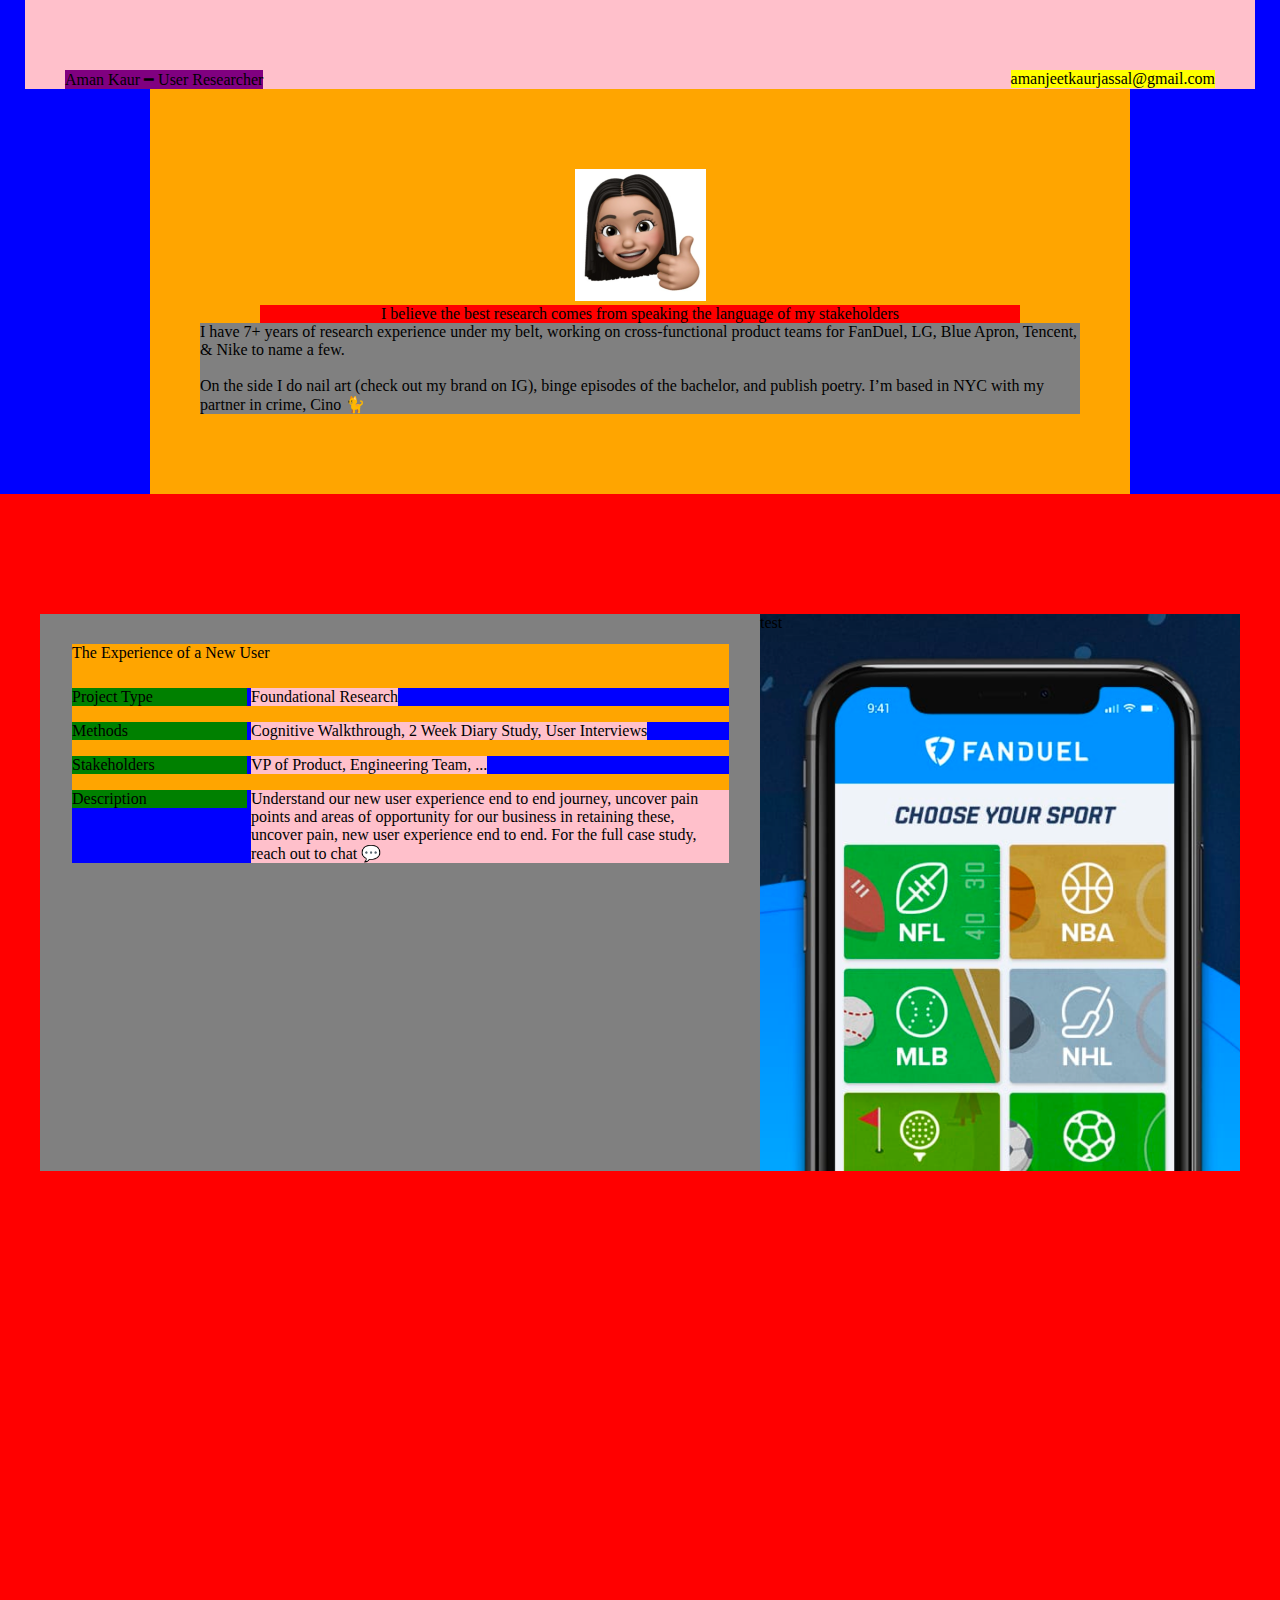
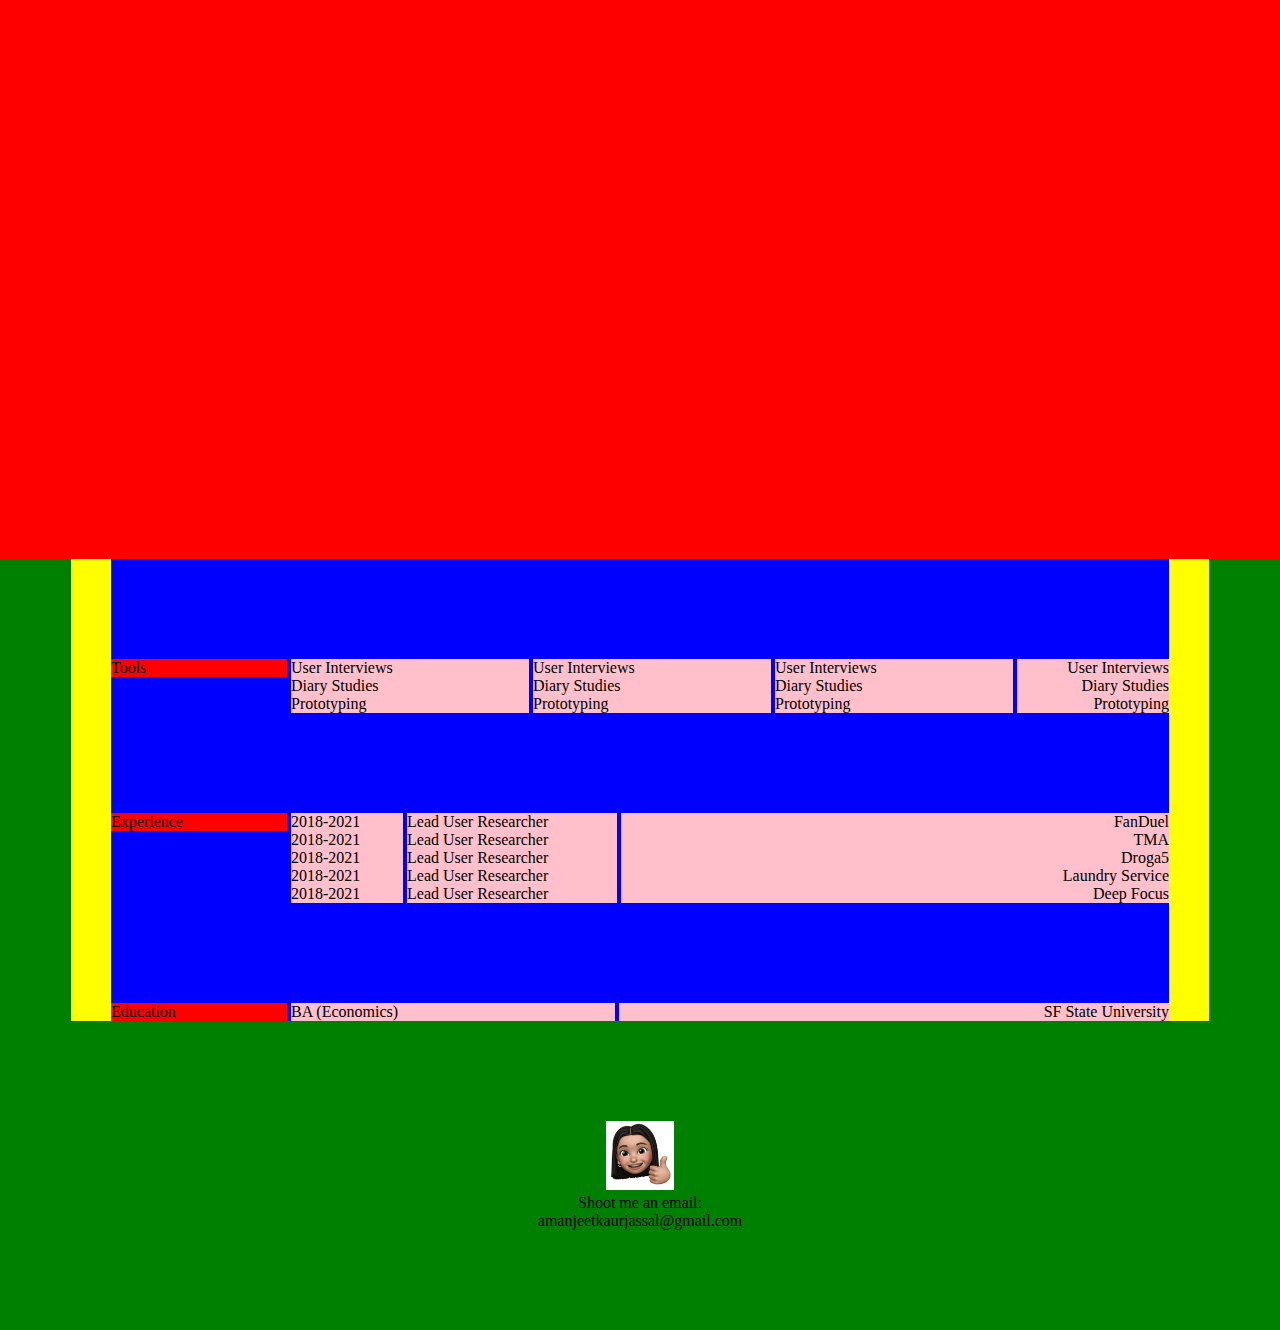
==== index.html @ 3256df60 "code" ====
<!DOCTYPE html>
<html lang="en">
<head>
	<link rel="stylesheet" type="text/css" href="style.css">
	<link rel="stylesheet" href="https://unpkg.com/aos@next/dist/aos.css" />
	<script src="https://ajax.googleapis.com/ajax/libs/jquery/3.4.1/jquery.min.js"></script>
	<meta charset="UTF-8">
	<title>Aman Kaur - User Researcher</title>
</head>
<body>
	<!-- Execute JS -->
	<script src="functions.js"></script>

	<div class="re-upperSection">
		<div class="re-header">
			<div class="re-header-name">Aman Kaur ━ User Researcher</div>
			<div class="re-header-contact">amanjeetkaurjassal@gmail.com</div>
		</div>
		<div class="re-hero">
			<div class="re-hero-memoji">
				<img src="img/memoji.png">
			</div>
			<div class="re-hero-headline">
				I believe the best research comes from speaking the language of my stakeholders
			</div>
			<div class="re-hero-body">
				I have 7+ years of research experience under my belt, working on cross-functional product teams for FanDuel, LG, Blue Apron, Tencent, & Nike to name a few.
				<br><br>
				On the side I do nail art (check out my brand on IG), binge episodes of the bachelor, and publish poetry. I’m based in NYC with my partner in crime, Cino 🐈
			</div>
		</div>
	</div>
	<div class="re-midSection">
		<div class="re-allCards">
			
<!-- Project 1 -->
			<div class="re-card" data-aos="fade-up">
				<div class="re-card-left">
					<div class="re-card-left-title">
						The Experience of a New User
						<div class="re-card-field">
							<div class="re-card-field-left">
								Project Type
							</div>
							<div class="re-card-field-right">
								<div class="re-card-field-right-content">
									Foundational Research
								</div>
							</div>
						</div>

						<div class="re-card-field">
							<div class="re-card-field-left">
								Methods
							</div>
							<div class="re-card-field-right">
								<div class="re-card-field-right-content">
									Cognitive Walkthrough, 2 Week Diary Study, User Interviews 
								</div>
							</div>
						</div>

						<div class="re-card-field">
							<div class="re-card-field-left">
								Stakeholders
							</div>
							<div class="re-card-field-right">
								<div class="re-card-field-right-content">
									VP of Product, Engineering Team, ...
								</div>
							</div>
						</div>

						<div class="re-card-field">
							<div class="re-card-field-left">
								Description
							</div>
							<div class="re-card-field-right">
								<div class="re-card-field-right-content">
									Understand our new user experience end to end journey, uncover pain points and areas of opportunity for our business in retaining these, uncover pain, new user experience end to end.

									For the full case study, reach out to chat 💬
								</div>
							</div>
						</div>
					</div>
				</div>
				<div class="re-card-right" id="re-thumbnail-1">
					test	
				</div>
			</div>

<!-- Project 2 -->
			<div class="re-card" data-aos="fade-up">
				<div class="re-card-left">
					<div class="re-card-left-title">
						The Experience of a New User
						<div class="re-card-field">
							<div class="re-card-field-left">
								Project Type
							</div>
							<div class="re-card-field-right">
								<div class="re-card-field-right-content">
									Foundational Research
								</div>
							</div>
						</div>

						<div class="re-card-field">
							<div class="re-card-field-left">
								Methods
							</div>
							<div class="re-card-field-right">
								<div class="re-card-field-right-content">
									Cognitive Walkthrough, 2 Week Diary Study, User Interviews 
								</div>
							</div>
						</div>

						<div class="re-card-field">
							<div class="re-card-field-left">
								Stakeholders
							</div>
							<div class="re-card-field-right">
								<div class="re-card-field-right-content">
									VP of Product, Engineering Team, ...
								</div>
							</div>
						</div>

						<div class="re-card-field">
							<div class="re-card-field-left">
								Description
							</div>
							<div class="re-card-field-right">
								<div class="re-card-field-right-content">
									Understand our new user experience end to end journey, uncover pain points and areas of opportunity for our business in retaining these, uncover pain, new user experience end to end.

									For the full case study, reach out to chat 💬
								</div>
							</div>
						</div>
					</div>
				</div>
				<div class="re-card-right" id="re-thumbnail-1">
					test
				</div>
			</div>

<!-- Project 3 -->
			<div class="re-card" data-aos="fade-up">
				<div class="re-card-left">
					<div class="re-card-left-title">
						The Experience of a New User
						<div class="re-card-field">
							<div class="re-card-field-left">
								Project Type
							</div>
							<div class="re-card-field-right">
								<div class="re-card-field-right-content">
									Foundational Research
								</div>
							</div>
						</div>

						<div class="re-card-field">
							<div class="re-card-field-left">
								Methods
							</div>
							<div class="re-card-field-right">
								<div class="re-card-field-right-content">
									Cognitive Walkthrough, 2 Week Diary Study, User Interviews 
								</div>
							</div>
						</div>

						<div class="re-card-field">
							<div class="re-card-field-left">
								Stakeholders
							</div>
							<div class="re-card-field-right">
								<div class="re-card-field-right-content">
									VP of Product, Engineering Team, ...
								</div>
							</div>
						</div>

						<div class="re-card-field">
							<div class="re-card-field-left">
								Description
							</div>
							<div class="re-card-field-right">
								<div class="re-card-field-right-content">
									Understand our new user experience end to end journey, uncover pain points and areas of opportunity for our business in retaining these, uncover pain, new user experience end to end.

									For the full case study, reach out to chat 💬
								</div>
							</div>
						</div>
					</div>
				</div>
				<div class="re-card-right" id="re-thumbnail-1">
					test
				</div>
			</div>

<!-- Project 4 -->
			<div class="re-card" data-aos="fade-up">
				<div class="re-card-left">
					<div class="re-card-left-title">
						The Experience of a New User
						<div class="re-card-field">
							<div class="re-card-field-left">
								Project Type
							</div>
							<div class="re-card-field-right">
								<div class="re-card-field-right-content">
									Foundational Research
								</div>
							</div>
						</div>

						<div class="re-card-field">
							<div class="re-card-field-left">
								Methods
							</div>
							<div class="re-card-field-right">
								<div class="re-card-field-right-content">
									Cognitive Walkthrough, 2 Week Diary Study, User Interviews 
								</div>
							</div>
						</div>

						<div class="re-card-field">
							<div class="re-card-field-left">
								Stakeholders
							</div>
							<div class="re-card-field-right">
								<div class="re-card-field-right-content">
									VP of Product, Engineering Team, ...
								</div>
							</div>
						</div>

						<div class="re-card-field">
							<div class="re-card-field-left">
								Description
							</div>
							<div class="re-card-field-right">
								<div class="re-card-field-right-content">
									Understand our new user experience end to end journey, uncover pain points and areas of opportunity for our business in retaining these, uncover pain, new user experience end to end.

									For the full case study, reach out to chat 💬
								</div>
							</div>
						</div>
					</div>
				</div>
				<div class="re-card-right" id="re-thumbnail-1">
					test
				</div>
			</div>

<!-- Project 5 -->
			<div class="re-card" data-aos="fade-up">
				<div class="re-card-left">
					<div class="re-card-left-title">
						The Experience of a New User
						<div class="re-card-field">
							<div class="re-card-field-left">
								Project Type
							</div>
							<div class="re-card-field-right">
								<div class="re-card-field-right-content">
									Foundational Research
								</div>
							</div>
						</div>

						<div class="re-card-field">
							<div class="re-card-field-left">
								Methods
							</div>
							<div class="re-card-field-right">
								<div class="re-card-field-right-content">
									Cognitive Walkthrough, 2 Week Diary Study, User Interviews 
								</div>
							</div>
						</div>

						<div class="re-card-field">
							<div class="re-card-field-left">
								Stakeholders
							</div>
							<div class="re-card-field-right">
								<div class="re-card-field-right-content">
									VP of Product, Engineering Team, ...
								</div>
							</div>
						</div>

						<div class="re-card-field">
							<div class="re-card-field-left">
								Description
							</div>
							<div class="re-card-field-right">
								<div class="re-card-field-right-content">
									Understand our new user experience end to end journey, uncover pain points and areas of opportunity for our business in retaining these, uncover pain, new user experience end to end.

									For the full case study, reach out to chat 💬
								</div>
							</div>
						</div>
					</div>
				</div>
				<div class="re-card-right" id="re-thumbnail-1">
					test
				</div>
			</div>

		</div>
	</div>
	<div class="re-endSection">
		<div class="re-resume">
			<div class="re-resume-section1">
				<div class="re-resume-section1-column1">
					Tools
				</div>
				<div class="re-resume-section1-column5">
					User Interviews
					<br>
					Diary Studies
					<br>
					Prototyping
				</div>
				<div class="re-resume-section1-column2">
					User Interviews
					<br>
					Diary Studies
					<br>
					Prototyping
				</div>
				<div class="re-resume-section1-column4">
					User Interviews
					<br>
					Diary Studies
					<br>
					Prototyping
				</div>	
				<div class="re-resume-section1-column3">
					User Interviews
					<br>
					Diary Studies
					<br>
					Prototyping
				</div>				
			</div>

			<div class="re-resume-section2">
				<div class="re-resume-section2-column1">
					Experience
				</div>
				<div class="re-resume-section2-column2">
					2018-2021
					<br>
					2018-2021
					<br>
					2018-2021
					<br>
					2018-2021
					<br>
					2018-2021
				</div>
				<div class="re-resume-section2-column2b">
					Lead User Researcher 
					<br>
					Lead User Researcher
					<br>
					Lead User Researcher
					<br>
					Lead User Researcher
					<br>
					Lead User Researcher
				</div>
				<div class="re-resume-section2-column3">
					FanDuel
					<br>
					TMA
					<br>
					Droga5
					<br>
					Laundry Service
					<br>
					Deep Focus
				</div>			
			</div>

			<div class="re-resume-section3">
				<div class="re-resume-section3-column1">
					Education
				</div>
				<div class="re-resume-section3-column2">
					BA (Economics)
				</div>
				<div class="re-resume-section3-column3">
					SF State University
				</div>			
			</div>

		</div>
		<div class="re-CTA">
			<img src="img/memoji-small.png">
			<div class="re-CTA-CTA">Shoot me an email:</div>
			<div class="re-CTA-contact">amanjeetkaurjassal@gmail.com</div>
		</div>
	</div>



	<script src="https://unpkg.com/aos@next/dist/aos.js"></script>
 	 <script>
  	 	 AOS.init();
 	 </script>

</body>
</html>
---- style.css ----
/* ----------------------- fonts ----------------------- */

@font-face {
    font-family: 'Helvetica Neue';
    src: url('font/HelveticaNeue.woff2') format('woff2'),
        url('font/HelveticaNeue.woff') format('woff');
    font-weight: normal;
    font-style: normal;
}

@font-face {
    font-family: 'AvantGarde LT Book';
    src: url('font/AvantGardeLT-Demi.woff2') format('woff2'),
        url('font/AvantGardeLT-Demi.woff') format('woff');
    font-weight: bold;
    font-style: normal;
}

@font-face {
    font-family: 'GalaxieCopernicus-Book';
    src: url('font/GalaxieCopernicus-Book.woff2') format('woff2'),
        url('font/GalaxieCopernicus-Book.woff') format('woff');
    font-weight: 500;
    font-style: normal;
}

@font-face {
    font-family: 'GalaxieCopernicus-BookItalic';
    src: url('font/GalaxieCopernicus-BookItalic.woff2') format('woff2'),
        url('font/GalaxieCopernicus-BookItalic.woff') format('woff');
    font-weight: normal;
    font-style: italic;
}

@font-face {
    font-family: 'Acumin Pro';
    src: url('font/AcuminPro-Regular.woff2') format('woff2'),
        url('font/AcuminPro-Regular.woff') format('woff');
    font-weight: normal;
    font-style: normal;
}

@font-face {
    font-family: 'Acumin Pro';
    src: url('font/AcuminPro-Bold.woff2') format('woff2'),
        url('font/AcuminPro-Bold.woff') format('woff');
    font-weight: bold;
    font-style: normal;
}

@font-face {
    font-family: 'Lucida Grande';
    src: url('font/LucidaGrande.woff2') format('woff2'),
        url('font/LucidaGrande.woff') format('woff');
    font-weight: normal;
    font-style: normal;
}

@font-face {
    font-family: 'Zapf Dingbats';
    src: url('font/ZapfDingbatsITC.woff2') format('woff2'),
        url('font/ZapfDingbatsITC.woff') format('woff');
    font-weight: normal;
    font-style: normal;
}

@font-face {
    font-family: 'GT America';
    src: url('font/GTAmerica-Bold.woff2') format('woff2'),
        url('font/GTAmerica-Bold.woff') format('woff');
    font-weight: bold;
    font-style: normal;
    font-display: swap;
}

@font-face {
    font-family: 'Inter';
    src: url('font/Inter-Bold.woff2') format('woff2'),
        url('font/Inter-Bold.woff') format('woff');
    font-weight: bold;
    font-style: normal;
    font-display: swap;
}

@font-face {
    font-family: 'GT America';
    src: url('font/GTAmerica-Light.woff2') format('woff2'),
        url('font/GTAmerica-Light.woff') format('woff');
    font-weight: 300;
    font-style: normal;
    font-display: swap;
}

@font-face {
    font-family: 'Tiempos';
    src: url('font/CopyrightKlimTypeFoundry-NotLicensedforDesktopUse.woff2') format('woff2'),
        url('font/CopyrightKlimTypeFoundry-NotLicensedforDesktopUse.woff') format('woff');
    font-weight: normal;
    font-style: normal;
    font-display: swap;
}






/* ----------------------- basics ----------------------- */

html{
	scroll-behavior: smooth;
}

body{
	margin: 0;
	padding: 0;
	color: black;
	background-color: #F9F9F9;
}

a{
	color:black;
	text-decoration: none;
}

/* ----------------------- spacers ----------------------- */


.space-14px{
	display: block;
	margin: 0 auto;
	height: 12px;
}

.space-14px:after {
  content: "";
  display: table;
  clear: both;
}

.space-18px{
	display: block;
	margin: 0 auto;
	height: 18px;
}

.space-18px:after {
  content: "";
  display: table;
  clear: both;
}

.space-24px{
	display: block;
	margin: 0 auto;
	height: 28px;
}

.space-24px:after {
  content: "";
  display: table;
  clear: both;
}

.space-28px{
	display: block;
	margin: 0 auto;
	height: 28px;
}

.space-28px:after {
  content: "";
  display: table;
  clear: both;
}

.space-32px{
	display: block;
	margin: 0 auto;
	height: 32px;
}

.space-32px:after {
  content: "";
  display: table;
  clear: both;
}

.space-36px{
	display: block;
	margin: 0 auto;
	height: 36px;
}

.space-36px:after {
  content: "";
  display: table;
  clear: both;
}

.space-42px{
	display: block;
	margin: 0 auto;
	height: 42px;
}

.space-42px:after {
  content: "";
  display: table;
  clear: both;
}

.space-44px{
	display: block;
	margin: 0 auto;
	height: 44px;
}

.space-44px:after {
  content: "";
  display: table;
  clear: both;
}

.space-48px{
	display: block;
	margin: 0 auto;
	height: 48px;
}

.space-48px:after {
  content: "";
  display: table;
  clear: both;
}

.space-54px{
	display: block;
	margin: 0 auto;
	height: 54px;
}

.space-54px:after {
  content: "";
  display: table;
  clear: both;
}

.space-60px{
	display: block;
	margin: 0 auto;
	height: 60px;
}

.space-60px:after {
  content: "";
  display: table;
  clear: both;
}

.space-64px{
	display: block;
	margin: 0 auto;
	height: 64px;
}

.space-68px{
	display: block;
	margin: 0 auto;
	height: 68px;
}

.space-68px:after {
  content: "";
  display: table;
  clear: both;
}

.space-78px{
	display: block;
	margin: 0 auto;
	height: 78px;
}

.space-78px:after {
  content: "";
  display: table;
  clear: both;
}

.space-84px{
	display: block;
	margin: 0 auto;
	height: 84px;
}

.space-84px:after {
  content: "";
  display: table;
  clear: both;
}

.space-88px{
	display: block;
	margin: 0 auto;
	height: 88px;
}

.space-88px:after {
  content: "";
  display: table;
  clear: both;
}

.space-128px{
	display: block;
	margin: 0 auto;
	height: 128px;
}

.space-128px:after {
  content: "";
  display: table;
  clear: both;
}

.space-142px{
	display: block;
	margin: 0 auto;
	height: 142px;
}

.space-142px:after {
  content: "";
  display: table;
  clear: both;
}

.space-180px{
	display: block;
	margin: 0 auto;
	height: 180px;
}

.space-180px:after {
  content: "";
  display: table;
  clear: both;
}


/* ----------------------- overall containers ----------------------- */

/*
Page - 1288
Main - 1148 (70px padding)
Image - 1000 (144px padding)
Text/Quote - 800 (488px padding)
*/

.page{
	display: block;
	width: 1120px;

	margin: 0 auto;
	background-color: white;

	border: 1px solid #DFDFDF;
	outline-width: thin;

}

.main{
	display: block;
	width: 1000px;
	margin: 0 auto;
}

.pageCaseStudy{
	display: block;
	width: 1120px;

	margin: 0 auto;
	background-color: white;

	border: 1px solid #DFDFDF;
	outline-width: thin;

}


/* ----------------------- type sections (home) ----------------------- */


.appleEmoji{
	font-size: 24px;
	line-height: 32px;
	width: 10px;

}

.me{
	font-size: 44px;
	line-height: 64px;

	text-align: left;

    font-family: 'AvantGarde LT Book';
    font-weight: bold;
    font-style: normal;

	text-rendering: optimizeLegibility !important;
	-webkit-font-smoothing: antialiased !important;
}

.meDescription{
	font-size: 16px;
	line-height: 34px;

	text-align: left;

    font-family: 'GalaxieCopernicus-Book';
    font-weight: 500;
    font-style: normal;

	text-rendering: optimizeLegibility !important;
	-webkit-font-smoothing: antialiased !important;

	width: 676px;
}

.meDescription a{
	text-decoration: underline;
}

.meDescription a:hover{
	background-color: #FDFF00;
}

.arrow{
	font-size: 16px;
	line-height: 34px;

	text-align: left;

    font-family: 'Lucida Grande';
    font-weight: normal;
    font-style: normal;

	text-rendering: optimizeLegibility !important;
	-webkit-font-smoothing: antialiased !important;
}

.homeSubHead{
	font-size: 12px;
	line-height: 40px;

	text-align: left;

    font-family: 'Acumin Pro';
    font-weight: bold;
    font-style: normal;

	text-rendering: optimizeLegibility !important;
	-webkit-font-smoothing: antialiased !important;
}

.allProjects{
	display: block;
	width: 1000px;
}

.thumbnailSpacer{
	display: inline-block;
	width: 52px;
}

.thumbnail{
	width: 470px;
	height: 397px;
	background-color: white;

	display: inline-block;

	border-radius: 6px;

	box-shadow: 0px 2px 1px 1px rgba(143, 146, 155, 0.3);

}

.infoSide{
	float:left;

	padding-left: 18px;
	padding-top: 3px;

	position: relative;
}

.thumbCategory{
	color: #A6A6A7;

	font-size: 10px;
	line-height: 10px;

	font-family: 'Acumin Pro';
	font-weight: bold;
	font-style: normal;

	text-rendering: optimizeLegibility !important;
	-webkit-font-smoothing: antialiased !important;

	padding-top: 15px;

}

.thumbTitle{
	color: #202124;

	font-size: 22px;
	line-height: 34px;

	text-align: left;

    font-family: 'AvantGarde LT Book';
    font-weight: bold;
    font-style: normal;

	text-rendering: optimizeLegibility !important;
	-webkit-font-smoothing: antialiased !important;

	padding-top: 8px;
}

.thumbTag{
	color: #A6A6A7;

	font-size: 12px;
	line-height: 14px;

	font-family: 'GalaxieCopernicus-Book';
	font-weight: 500;
	font-style: normal;

	text-rendering: optimizeLegibility !important;
	-webkit-font-smoothing: antialiased !important;

	padding-top: 31px;

}

.bottomOfDiv{
	position: absolute;
	bottom: 32px;

	font-size: 20px;
	line-height: 22px;

	text-align: left;

    font-family: 'GalaxieCopernicus-Book';
    font-weight: 500;
    font-style: normal;

    text-decoration: underline;

	text-rendering: optimizeLegibility !important;
	-webkit-font-smoothing: antialiased !important;

}

.picSide{
	display: block;
	width: 470px;
	height: 230px;
}

.picSide img{
	width: 470px;
	height: 230px;
	object-fit: cover;

	border-top-right-radius: 6px;
	border-top-left-radius: 6px;
}

.thumbnail:hover {
	box-shadow: 0px 4px 10px 1px rgba(143, 146, 155, 0.5);
}

.thumbnail:hover .bottomOfDiv{
	background-color: #FDFF00;
}

.thumbnail:hover .deckBottomButton{
	background-color: #0F59E0;
}



/* ----------------------- type sections (home) ----------------------- */

.blackColor{
	display: block;
	text-align: left;
    margin: 0 auto;
    width: 100%;

	background-color: black;
}

.blackMainSection{
	display: block;
	width: 1000px;

	margin: 0 auto;
}

.projectTitle{
	font-size: 44px;
	line-height: 64px;

	width: 700px;

	margin: auto;

	text-align: center;

	color: white;

    font-family: 'AvantGarde LT Book';
    font-weight: bold;
    font-style: normal;

	text-rendering: optimizeLegibility !important;
	-webkit-font-smoothing: antialiased !important;
}


.main-contentBlock{
	display: block;
	width: 864px;
	margin: 0 auto;
}


.main-textBlock{
	display: block;
	width: 800px;
	margin: 0 auto;
}

.project-h1{
	font-size: 30px;
	line-height: 54px;

	color: black;

	width: 700px;
	margin: auto;

	text-align: left;

    font-family: 'AvantGarde LT Book';
    font-weight: bold;
    font-style: normal;

	text-rendering: optimizeLegibility !important;
	-webkit-font-smoothing: antialiased !important;
}

.project-text{
	font-size: 48px;
	line-height: 68px;

	text-align: left;

    font-family: 'AvantGarde LT Book';
    font-weight: bold;
    font-style: normal;

	text-rendering: optimizeLegibility !important;
	-webkit-font-smoothing: antialiased !important;
}

.project-tableOfContents{
	font-size: 20px;
	line-height: 48px;

	width:700px;
	margin: auto;

    font-family: 'GalaxieCopernicus-Book';
    font-weight: 500;
    font-style: normal;

	text-align: left;

	text-rendering: optimizeLegibility !important;
	-webkit-font-smoothing: antialiased !important;

	display:block;
}

.project-tableOfContents a{
	text-decoration: underline;
}

.project-tableOfContents a:hover{
	background-color: #FDFF00;
}

.project-tableOfContents .indent{
	text-indent: 56px;
	display: inline-block;
}

.project-h2-summary{
	font-size: 14px;
	line-height: 30px;

	color: #7F7F7F;

	width: 700px;
	margin: auto;

	text-align: left;

    font-family: 'Acumin Pro';
    font-weight: bold;
    font-style: normal;

	text-rendering: optimizeLegibility !important;
	-webkit-font-smoothing: antialiased !important;
}

.project-h2{
	font-size: 18px;
	line-height: 44px;

	color: black;

	width: 700px;
	margin: auto;

	text-align: left;

    font-family: 'Acumin Pro';
    font-weight: bold;
    font-style: normal;

	text-rendering: optimizeLegibility !important;
	-webkit-font-smoothing: antialiased !important;
}

.project-body{
	font-size: 18px;
	line-height: 40px;

	width: 700px;
	margin: auto;

	text-align: left;

    font-family: 'GalaxieCopernicus-Book';
    font-weight: 500;
    font-style: normal;

	text-rendering: optimizeLegibility !important;
	-webkit-font-smoothing: antialiased !important;
}

.project-body a{
	text-decoration: underline;
}

.project-body a:hover{
	background-color: #FDFF00;
}

.project-ending{
	font-size: 24px;
	line-height: 54px;

	width: 560px;
	margin: auto;

	text-align: center;

    font-family: 'GalaxieCopernicus-BookItalic';
    font-weight: normal;
    font-style: italic;

	text-rendering: optimizeLegibility !important;
	-webkit-font-smoothing: antialiased !important;
}

.project-ending a{
	text-decoration: underline;
}

.project-ending a:hover{
	background-color: #FDFF00;
}

#high{
	background-color: #E2EFFF;
}


.main-imageBlock{
	display: block;
	width: 864px;
	margin: 0 auto;
}

.main-imageBlock img{
	width: 864px;
	object-fit: cover;
	margin: 0 auto;
}

.seeFull{
    background-color: green;
    position: absolute;

    left: 0; 
    right: 0;
    top: 170px; 
    margin: auto;
    width: 400px;
    text-align: center;

}

.photoCaption{
	font-size: 16px;
	line-height: 22px;

	color: #A6A6A6;

	text-align: center;

    font-family: 'Acumin Pro';
    font-weight: normal;
    font-style: normal;

	text-rendering: optimizeLegibility !important;
	-webkit-font-smoothing: antialiased !important;
}

.inLineList{
	width: 700px;

	margin: 0 auto;

	font-size: 18px;
	line-height: 46px;

	text-align: left;

    font-family: 'GalaxieCopernicus-Book';
    font-weight: 500;
    font-style: normal;

	text-rendering: optimizeLegibility !important;
	-webkit-font-smoothing: antialiased !important;
}

.bulletPoints{
	display: inline-block;

	padding-right: 6px;

	font-size: 18px;
	line-height: 46px;

    font-family: 'Zapf Dingbats';
    font-weight: normal;
    font-style: normal;

	text-rendering: optimizeLegibility !important;
	-webkit-font-smoothing: antialiased !important;
}

.project-h3{
	font-size: 20px;
	line-height: 38px;

	text-align: left;

    font-family: 'GalaxieCopernicus-BookItalic';
    font-weight: normal;
    font-style: italic;

	text-rendering: optimizeLegibility !important;
	-webkit-font-smoothing: antialiased !important;
}

.deliverableContainer{
	display: block;
	margin: 0 auto;

	width: 520px;

	background-color: white;

	border-radius: 8px;
	box-shadow: 0px 2px 16px 0px rgba(143, 146, 155, 0.3);

	border-top: 3px solid #266EF1;

	transition: .3s;
}

.deliverableType{
	margin-top: 42px;
	margin-left: 32px;

	color: #77787A;

	font-size: 12px;
	line-height: 12px;

	font-family: 'Acumin Pro';
	font-weight: bold;
	font-style: normal;

	text-rendering: optimizeLegibility !important;
	-webkit-font-smoothing: antialiased !important;

}

.deliverableTitle{
	margin-top: 18px;
	margin-left: 32px;
	margin-right: 32px;

	color: #202124;

	font-size: 34px;
	line-height: 52px;

    font-family: 'AvantGarde LT Book';
    font-weight: bold;
    font-style: normal;

	text-rendering: optimizeLegibility !important;
	-webkit-font-smoothing: antialiased !important;

}

.deliverableContents{
	margin-top: 36px;
	margin-left: 32px;
	margin-right: 32px;

	color: #202124;

	font-size: 16px;
	line-height: 22px;

    font-family: 'GalaxieCopernicus-Book';
    font-weight: 500;
    font-style: normal;

	text-rendering: optimizeLegibility !important;
	-webkit-font-smoothing: antialiased !important;
}


.deliverableContents a:hover{
	background-color: #FDFF00;
}

.deliverableContents a{
	text-decoration: underline;
}

.deliverableArrow{
	font-size: 16px;
	line-height: 22px;

	text-align: left;

    font-family: 'Lucida Grande';
    font-weight: normal;
    font-style: normal;

	text-rendering: optimizeLegibility !important;
	-webkit-font-smoothing: antialiased !important;
}

.deliverableButton{
	font-size: 16px;
	line-height: 20px;

	margin-top: 54px;
	padding-top: 28px;
	padding-bottom: 28px;

	text-align: center;

	background-color: #266EF1;
	color: white;

	border-bottom-left-radius: 8px;
	border-bottom-right-radius: 8px;

    font-family: 'AvantGarde LT Book';
    font-weight: bold;
    font-style: normal;

	text-rendering: optimizeLegibility !important;
	-webkit-font-smoothing: antialiased !important;

	transition: .3s;
}

.deliverableButton a{
	text-decoration: none;
}

.deliverablButtonArrow{
    font-family: 'Lucida Grande';
    font-weight: normal;
    font-style: normal;

	text-rendering: optimizeLegibility !important;
	-webkit-font-smoothing: antialiased !important;
}

.deliverableButton:hover{
	background-color: #074FD0;
}

.deliverableButton:hover .deliverableContainer{
	box-shadow: 0px 2px 20px 0px rgba(143, 146, 155, 0.48);
}

.appleEmojiEnding{
	font-size: 30px;
	line-height: 40px;

	text-align: center;
}


/* ----------------------- animation ----------------------- */

.floatingHead{
	font-size: 30px;
	line-height: 40px;

	position: fixed;

	margin-top: 280px;
	margin-left: 70px;

	opacity: 0;
}

.scaleUpAnimation{
	animation-name: scaleUpKeyframes;
  	animation-duration: 1s;
  	animation-timing-function: cubic-bezier(0.075, 0.82, 0.165, 1);
  	animation-delay: 0s;
  	animation-direction: forwards;
  	animation-fill-mode: both;
}

@keyframes scaleUpKeyframes{
	0% {
  		opacity: 0;
  		margin-top: 800px;
  		transform: scale(0);
	}
	1% {
  		transform: scale(1);
	}
	30%{
  		opacity: 0;
	}
	80%{
  		opacity: 1;
	}
	100% {
  		opacity: 1;
  		margin-top: 280px;
  		transform: scale(1);
	}
}

.scaleDownAnimation{
	animation-name: scaleDownKeyframes;
  	animation-duration: 3s;
  	animation-timing-function: linear;
  	animation-delay: 0s;
  	animation-direction: forwards;
  	animation-fill-mode: both;
}

@keyframes scaleDownKeyframes{
	from {
  		transform: scale(1);
	}
	to {
  		transform: scale(0);
	}
}

#topEmoji{
	transform-origin: center center;
}

.spinAnimation{
	animation-name: spinKeyframes;
  	animation-duration: 3s;
  	animation-timing-function: linear;
  	animation-delay: 0s;
  	animation-direction: forwards;
  	animation-fill-mode: both;
}

@keyframes spinKeyframes{
	from {
  		transform-origin: center center;
  		transform: rotate(0deg);
	}
	to {
  		transform-origin: center center;
  		transform: rotate(1500deg);
	}
}

/* ----------------------- new thumbnails ----------------------- */

.main-deckBlock{
	display: block;
	width: 864px;
	margin: 0 auto;
	text-align: center;
}

.deck{
	margin: 0 auto;
	display: inline-block;
	position: relative;
    background-color: #266EF1;
    height: 258px;
    width: 420px;

    border-radius: 8px;
	box-shadow: 0px 2px 16px 0px rgba(143, 146, 155, 0.3);
}

.deckTop{
	background-color: none;
    position: absolute;

    text-align: left;

    top: 17px;
    left: 22px;

    color: white;

}

#deckTopCaption{
    font-family: 'Acumin Pro';

    font-weight: bold;
    font-style: normal;
    font-size: 12px;
    line-height: 12px;

	text-rendering: optimizeLegibility !important;
    -webkit-font-smoothing: antialiased !important;
}

#deckTopTitle{
	font-family: 'AvantGarde LT Book';
    font-weight: bold;
    font-style: normal;
    font-size: 34px;
    line-height: 60px;

    text-rendering: optimizeLegibility !important;
    -webkit-font-smoothing: antialiased !important;
}

.deckBottomButton{
	background-color: #266EF1;
    position: absolute;

   	font-family: 'AvantGarde LT Book';
    font-weight: bold;
    font-style: normal;
    font-size: 12px;
    line-height: 15px;

    padding:12px 18px;

    border-radius: 20px;

    bottom: 22px;
    left: 22px;

    color: white;
}

.deckOverlay{
    position: absolute;
    top: 92px;
    margin: auto;
    width: 420px;
    text-align: center;
    color: white;
    opacity: 0;

}

.divOverlayTitle{
	font-family: 'AvantGarde LT Book';
    font-weight: bold;
    font-style: normal;
    font-size: 34px;
    line-height: 40px;

    text-rendering: optimizeLegibility !important;
    -webkit-font-smoothing: antialiased !important;
}

.deckOverlayButton{
	background-color: white;
	color: #266EF1;

   	font-family: 'AvantGarde LT Book';
    font-weight: bold;
    font-style: normal;
    font-size: 12px;
    line-height: 15px;

    width: 267px;
    margin: auto;
    margin-top: 16px;

    padding: 22px 0px;

    border-radius: 40px;

}

.deck:hover{
	box-shadow: 0px 8px 16px 0px rgba(143, 146, 155, 0.4);
	transition: .4s;
}

.deck:hover .deckTop{
	opacity: 0;
	transition: 0s;
}

.deck:hover .deckBottomButton{
	opacity: 0;
}

.deck:hover img{
	opacity: 0;
	transition: 0s;
}

.deck:hover .deckOverlay{
	top: 72px;
	opacity: 1;
	transition: .6s cubic-bezier(0.19, 1, 0.22, 1);
}

.deckSpacer{
	display: inline-block;
	width: 16px;
	height: 20px;
	background-color: none;
}


/* ----------------------- The Re Up ----------------------- */



.re-upperSection{
	background-color: blue;
}

.re-midSection{
	background-color: red;
}

.re-endSection{
	background-color: green;
}

.re-header{
	margin: auto;
    padding: 0px;
    padding-left: 40px;
    padding-right: 40px;
    padding-top: 70px;
    max-width:1150px;
    background-color: pink;
}

.re-header-name{
	display: inline-block;
	background-color: purple;
}

.re-header-contact{
	display: inline-block;
	float: right;
	background-color: yellow;
}

.re-hero{
	margin: auto;
    padding: 0px;
    padding-left: 40px;
    padding-right: 40px;
    padding-top: 80px;
    padding-bottom: 80px;
    max-width: 900px;
	background-color: orange;
	text-align: center;
}

.re-hero-memoji img{
	width: 131px;
}

.re-hero-headline{
	margin: auto;
	max-width: 760px;
	background-color: red;
}

.re-hero-body{
	margin: auto;
	max-width: 880px;
	background-color: grey;

	text-align: left;
}

.re-allCards{
	margin: auto;
    padding-left: 40px;
    padding-right: 40px;
    padding-top: 60px;
    padding-bottom: 60px;
}
.re-card{
	margin: auto;
	margin-top: 60px;
	margin-bottom: 60px;
	height: 557px;
	max-width: 1230px;
	background-color: grey;
}

.re-card-right{
	float: right;
	height: 557px;
	width: 506px;
	background-color: pink;
}


.re-card-right img{
	max-width:506px;
 	max-height:557px;
 	width: auto;
 	height: auto;
}

#re-thumbnail-1{
	background-image: url("img/thumbnail-vertical-1.png");
	background-size: cover;
	background-position: center;
}

.re-card-left{
	display: inline-block;
	max-width: 724px;
	background-color: blue;
	margin-top: 30px;
	margin-left: 32px;
}

.re-card-left-title{
	margin: 0;
	background-color: orange;
}

.re-card-field{
	background-color: blue;
	max-width: 657px;
	margin-top: 26px;
	margin-bottom: -10px;
}

.re-card-field-left{
	background-color: green;
	display: inline-block;
	width: 175px;
	vertical-align: top;
}

.re-card-field-right{
	display: inline-block;
	max-width: 478px;
	background-color: pink;
}

.re-resume{
	margin: auto;
    padding-left: 40px;
    padding-right: 40px;
	max-width: 1058px;

	background-color: yellow;
}

.re-resume-section1{
	background-color: blue;
	padding-top: 100px;
}

.re-resume-section1-column1{
	display: inline-block;
	width: 176px;
	background-color: red;
	vertical-align: top;
}

.re-resume-section1-column5{
	display: inline-block;
	width: 238px;
	background-color: pink;
}
.re-resume-section1-column2{
	display: inline-block;
	width: 238px;
	background-color: pink;
}

.re-resume-section1-column4{
	display: inline-block;
	width: 238px;
	background-color: pink;
}

.re-resume-section1-column3{
	display: inline-block;
	width: 152px;
	background-color: pink;
	text-align: right;
}

.re-resume-section2{
	background-color: blue;
	padding-top: 100px;
}

.re-resume-section2-column1{
	display: inline-block;
	width: 176px;
	background-color: red;
	vertical-align: top;
}

.re-resume-section2-column2{
	display: inline-block;
	width: 112px;
	background-color: pink;
}
.re-resume-section2-column2b{
	display: inline-block;
	width: 210px;
	background-color: pink;
}

.re-resume-section2-column3{
	display: inline-block;
	width: 548px;
	background-color: pink;
	text-align: right;
}

.re-resume-section3{
	background-color: blue;
	padding-top: 100px;
}

.re-resume-section3-column1{
	display: inline-block;
	width: 176px;
	background-color: red;
	vertical-align: top;
}

.re-resume-section3-column2{
	display: inline-block;
	width: 324px;
	background-color: pink;
}

.re-resume-section3-column3{
	display: inline-block;
	width: 550px;
	background-color: pink;
	text-align: right;
}

.re-CTA{
	margin: auto;
	text-align: center;
	padding-top: 100px;
	padding-bottom: 100px;
}

.re-CTA img{
	width: 68px;
}

.re-CTA-CTA{
}

.re-CTA-contact{
}

@media only screen and (max-width: 1280px) {
  .re-card-right{
		width: 480px;
	}
}

@media only screen and (max-width: 1250px) {
  .re-card-right{
		width: 460px;
	}
}

@media only screen and (max-width: 1230px) {
  .re-card-right{
		width: 440px;
	}
}

@media only screen and (max-width: 1210px) {
  .re-card-right{
		width: 420px;
	}
}

@media only screen and (max-width: 1196px) {
  .re-card{
		margin: auto;
		margin-top: 60px;
		margin-bottom: 60px;
		height: auto;
		max-width: 776px;
		background-color: grey;
	}

	.re-card-left{
		margin-right: 32px;
	}

	.re-card-right{
		width: 100%;
		height: 380px;
		float: none;
		margin-top: 46px;
	}

	.re-card-right img{
	max-width:506px;
 	max-height:557px;
 	width: auto;
 	height: auto;
	}

	#re-thumbnail-1{
		background-image: url("img/thumbnail-vertical-1.png");
		background-size: cover;
		background-position: center;
	}

	.re-card-left{
		display: inline-block;
		max-width: 724px;
		background-color: blue;
		margin-top: 30px;
		margin-left: 32px;
	}

	.re-card-left-title{
		margin: 0;
		background-color: orange;
	}

	.re-card-field{
		background-color: blue;
		max-width: 657px;
		margin-top: 26px;
		margin-bottom: -10px;
	}

	.re-card-field-left{
		background-color: green;
		display: inline-block;
		width: 175px;
		vertical-align: top;
	}

	.re-card-field-right{
		display: inline-block;
		max-width: 478px;
		background-color: pink;
	}

	.re-resume{
		margin: auto;
	    padding-left: 40px;
	    padding-right: 40px;
		max-width: 660px;

		background-color: yellow;
	}

	.re-resume-section1{
		background-color: blue;
		padding-top: 100px;
	}

	.re-resume-section1-column1{
		display: block;
		width: 328px;
		background-color: red;
		vertical-align: top;
		padding-bottom: 20px;
	}

	.re-resume-section1-column5{
		display: inline-block;
		width: 328px;
		background-color: pink;
		text-align: left;
		padding-bottom: 28px;
	}

	.re-resume-section1-column2{
		display: inline-block;
		width: 328px;
		background-color: pink;
		text-align: right;
		padding-bottom: 28px;	
	}

	.re-resume-section1-column4{
		display: inline-block;
		width: 328px;
		background-color: pink;
		text-align: left;
	}

	.re-resume-section1-column3{
		display: inline-block;
		width: 328px;
		background-color: pink;
		text-align: right;
	}

	.re-resume-section2{
		background-color: blue;
		padding-top: 100px;
	}

	.re-resume-section2-column1{
		display: block;
		width: 176px;
		background-color: red;
		vertical-align: top;
		padding-bottom: 20px;
	}

	.re-resume-section2-column2{
		display: inline-block;
		width: 112px;
		background-color: pink;
	}
	.re-resume-section2-column2b{
		display: inline-block;
		width: 210px;
		background-color: pink;
	}

	.re-resume-section2-column3{
		display: inline-block;
		width: 330px;
		background-color: pink;
		text-align: right;
	}

	.re-resume-section3{
		background-color: blue;
		padding-top: 100px;
	}

	.re-resume-section3-column1{
		display: block;
		width: 176px;
		background-color: red;
		vertical-align: top;
		padding-bottom: 20px;
	}

	.re-resume-section3-column2{
		display: inline-block;
		width: 328px;
		background-color: pink;
	}

	.re-resume-section3-column3{
		display: inline-block;
		width: 328px;
		background-color: pink;
		text-align: right;
	}

}
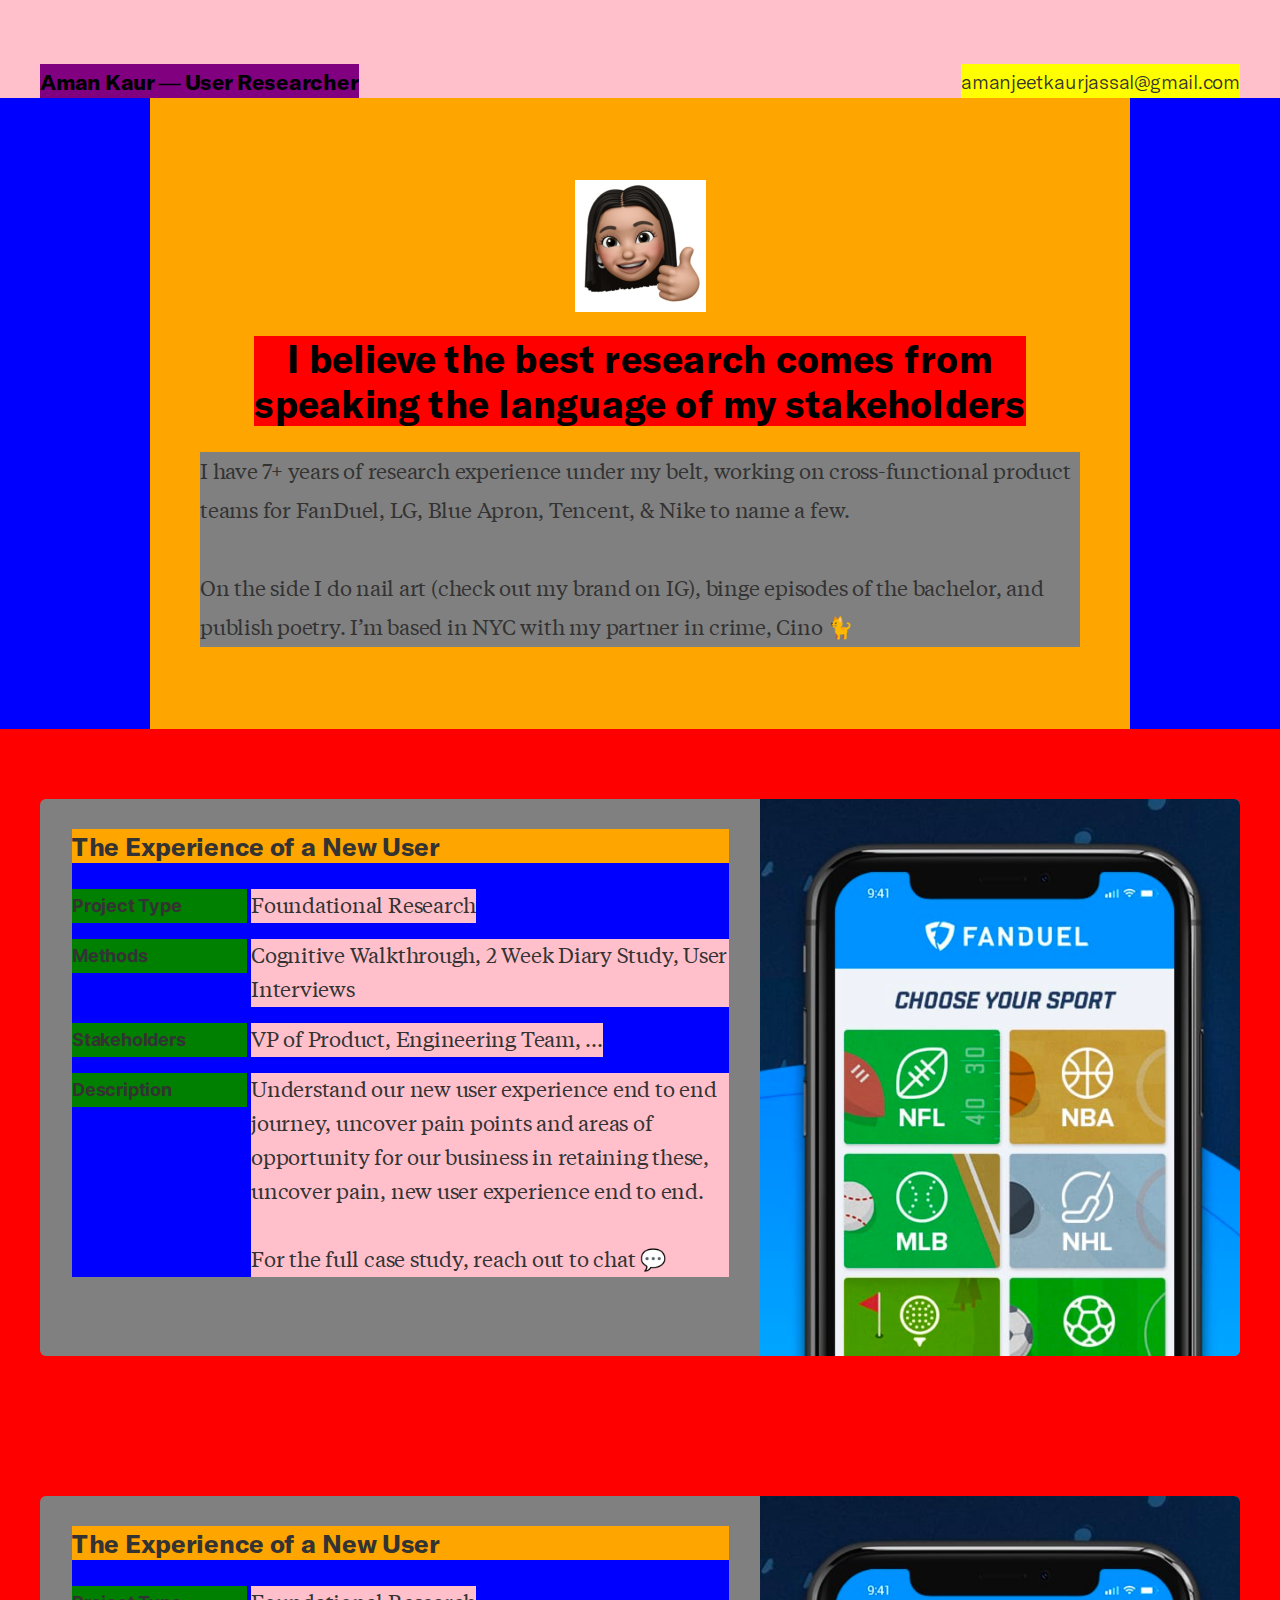
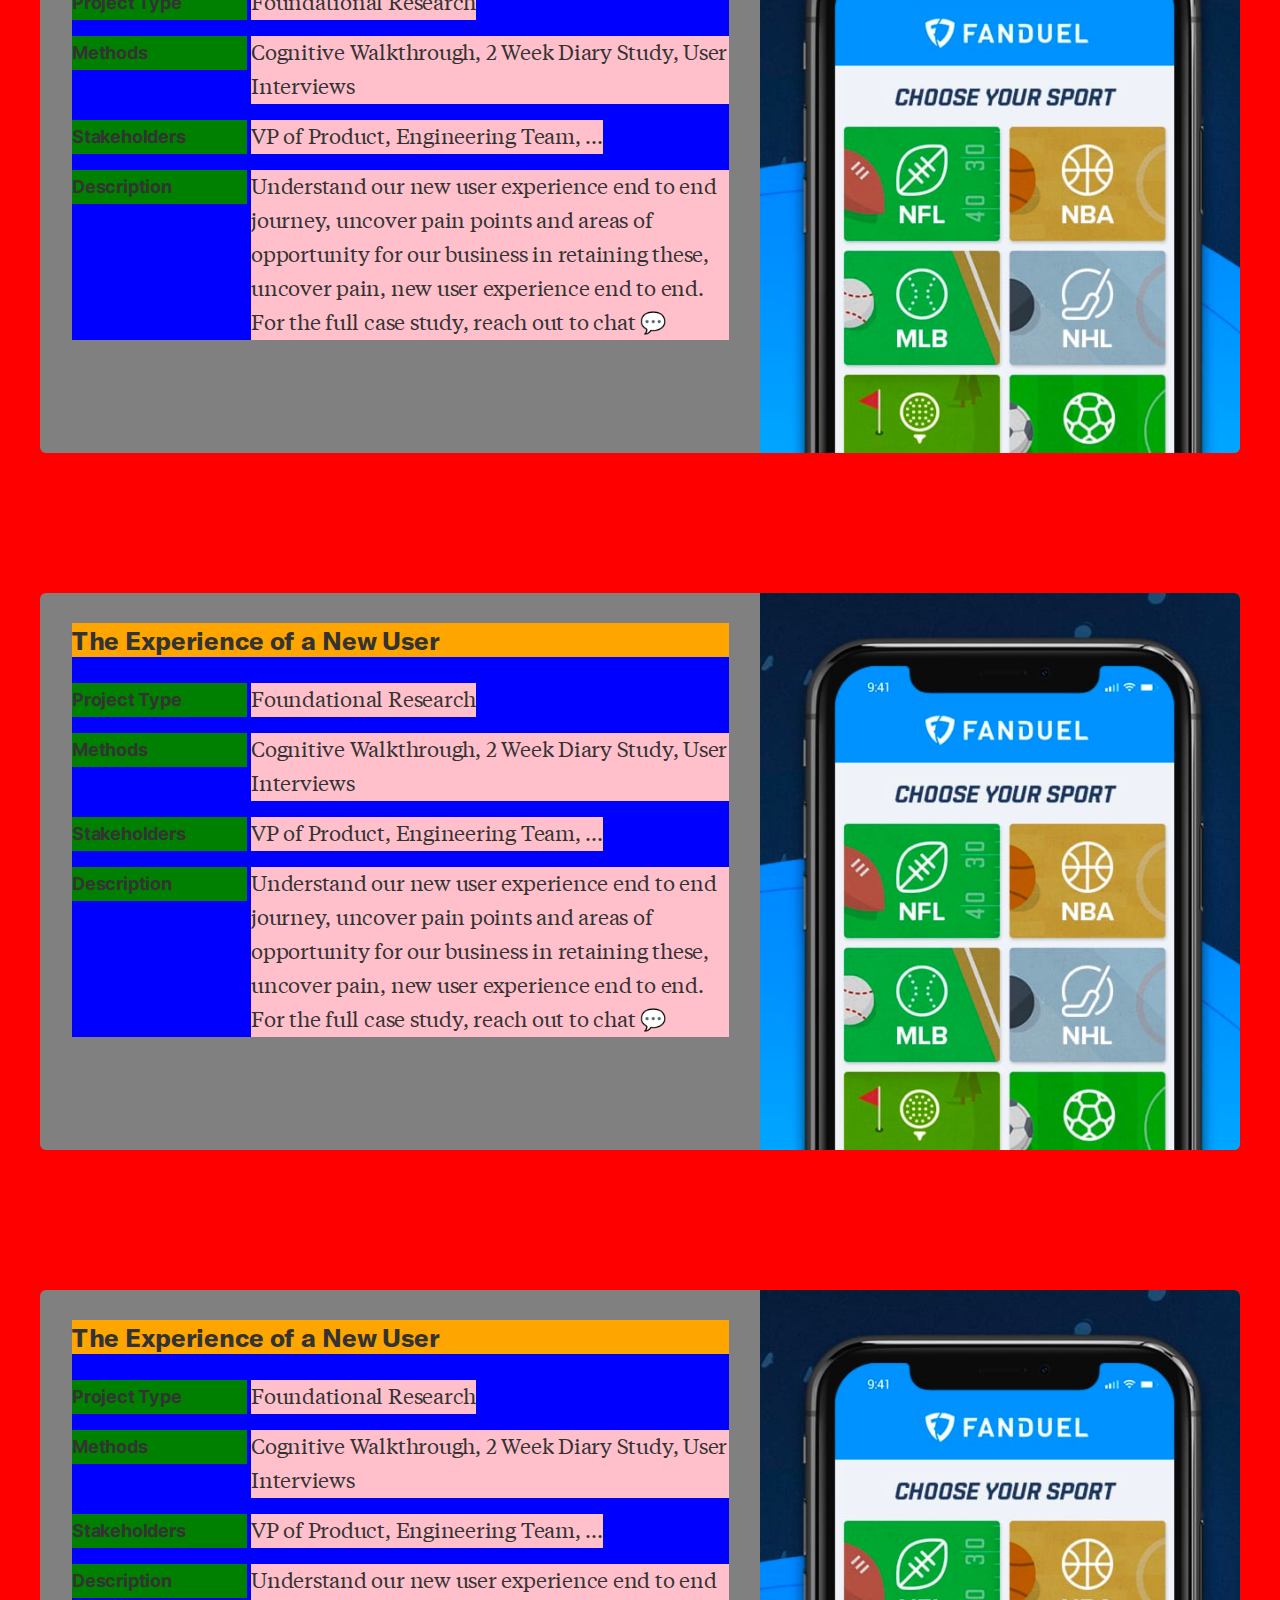
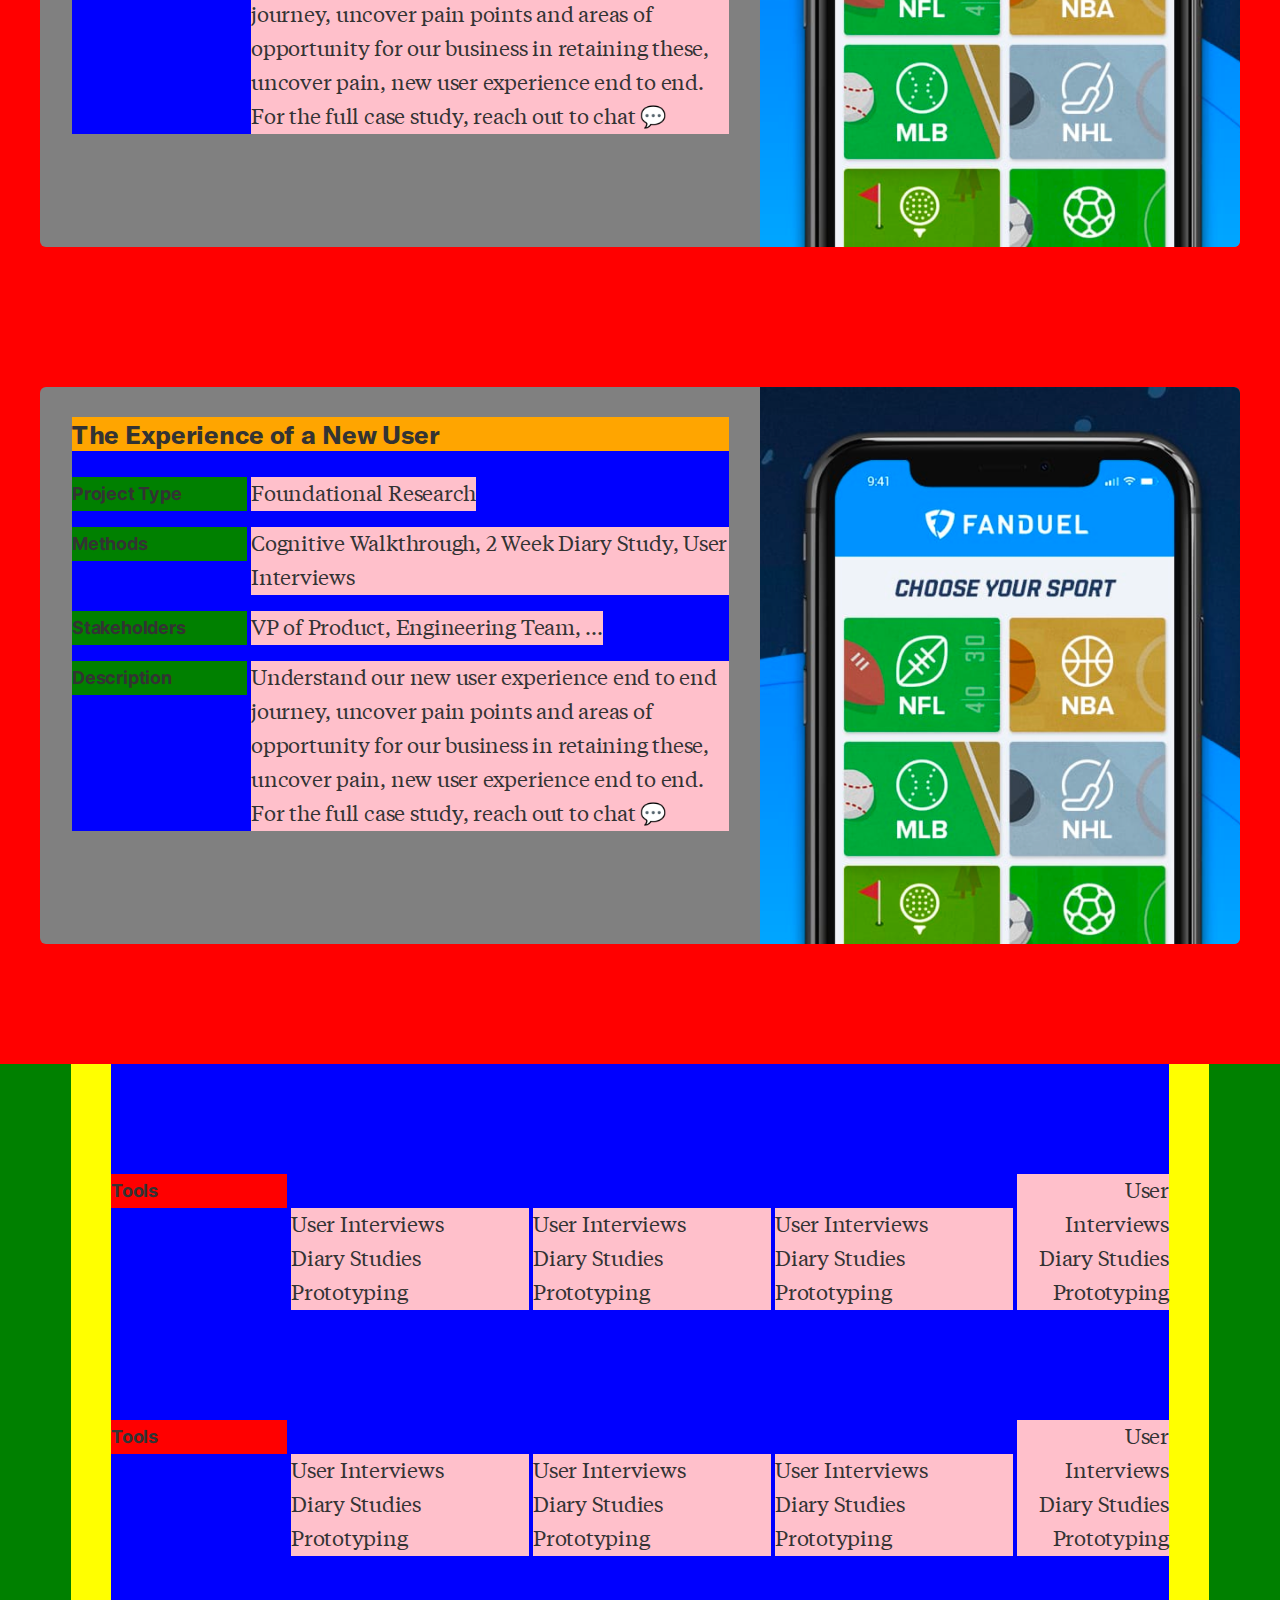
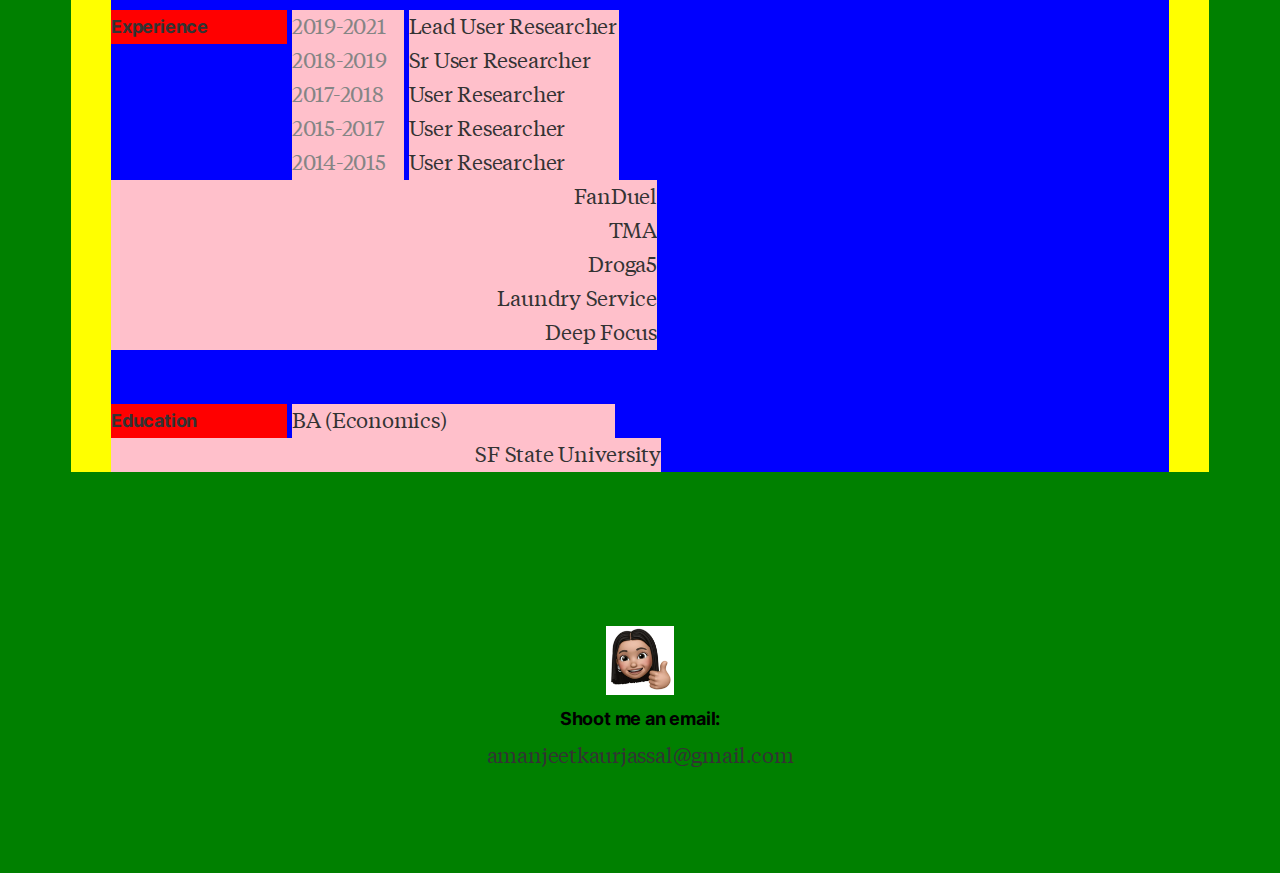
==== commit c7365660: "mobile test" ====
--- a/index.html
+++ b/index.html
@@ -13,7 +13,7 @@
 
 	<div class="re-upperSection">
 		<div class="re-header">
-			<div class="re-header-name">Aman Kaur ━ User Researcher</div>
+			<div class="re-header-name">Aman Kaur ― User Researcher</div>
 			<div class="re-header-contact">amanjeetkaurjassal@gmail.com</div>
 		</div>
 		<div class="re-hero">
@@ -34,10 +34,10 @@
 		<div class="re-allCards">
 			
 <!-- Project 1 -->
-			<div class="re-card" data-aos="fade-up">
+			<div class="re-card">
 				<div class="re-card-left">
 					<div class="re-card-left-title">
-						The Experience of a New User
+						The Experience of a New User</div>
 						<div class="re-card-field">
 							<div class="re-card-field-left">
 								Project Type
@@ -78,23 +78,23 @@
 							<div class="re-card-field-right">
 								<div class="re-card-field-right-content">
 									Understand our new user experience end to end journey, uncover pain points and areas of opportunity for our business in retaining these, uncover pain, new user experience end to end.
-
+									<br><br>
 									For the full case study, reach out to chat 💬
 								</div>
 							</div>
 						</div>
-					</div>
+					
 				</div>
 				<div class="re-card-right" id="re-thumbnail-1">
-					test	
+						
 				</div>
 			</div>
 
 <!-- Project 2 -->
-			<div class="re-card" data-aos="fade-up">
+			<div class="re-card">
 				<div class="re-card-left">
 					<div class="re-card-left-title">
-						The Experience of a New User
+						The Experience of a New User</div>
 						<div class="re-card-field">
 							<div class="re-card-field-left">
 								Project Type
@@ -140,18 +140,18 @@
 								</div>
 							</div>
 						</div>
-					</div>
+					
 				</div>
 				<div class="re-card-right" id="re-thumbnail-1">
-					test
+					
 				</div>
 			</div>
 
 <!-- Project 3 -->
-			<div class="re-card" data-aos="fade-up">
+			<div class="re-card">
 				<div class="re-card-left">
 					<div class="re-card-left-title">
-						The Experience of a New User
+						The Experience of a New User</div>
 						<div class="re-card-field">
 							<div class="re-card-field-left">
 								Project Type
@@ -197,18 +197,18 @@
 								</div>
 							</div>
 						</div>
-					</div>
+					
 				</div>
 				<div class="re-card-right" id="re-thumbnail-1">
-					test
+					
 				</div>
 			</div>
 
 <!-- Project 4 -->
-			<div class="re-card" data-aos="fade-up">
+			<div class="re-card">
 				<div class="re-card-left">
 					<div class="re-card-left-title">
-						The Experience of a New User
+						The Experience of a New User</div>
 						<div class="re-card-field">
 							<div class="re-card-field-left">
 								Project Type
@@ -254,18 +254,18 @@
 								</div>
 							</div>
 						</div>
-					</div>
+					
 				</div>
 				<div class="re-card-right" id="re-thumbnail-1">
-					test
+					
 				</div>
 			</div>
 
 <!-- Project 5 -->
-			<div class="re-card" data-aos="fade-up">
+			<div class="re-card">
 				<div class="re-card-left">
 					<div class="re-card-left-title">
-						The Experience of a New User
+						The Experience of a New User</div>
 						<div class="re-card-field">
 							<div class="re-card-field-left">
 								Project Type
@@ -311,10 +311,10 @@
 								</div>
 							</div>
 						</div>
-					</div>
+					
 				</div>
 				<div class="re-card-right" id="re-thumbnail-1">
-					test
+				
 				</div>
 			</div>
 
@@ -356,31 +356,65 @@
 				</div>				
 			</div>
 
+			<div class="re-resume-section1">
+				<div class="re-resume-section1-column1">
+					Tools
+				</div>
+				<div class="re-resume-section1-column5">
+					User Interviews
+					<br>
+					Diary Studies
+					<br>
+					Prototyping
+				</div>
+				<div class="re-resume-section1-column2">
+					User Interviews
+					<br>
+					Diary Studies
+					<br>
+					Prototyping
+				</div>
+				<div class="re-resume-section1-column4">
+					User Interviews
+					<br>
+					Diary Studies
+					<br>
+					Prototyping
+				</div>	
+				<div class="re-resume-section1-column3">
+					User Interviews
+					<br>
+					Diary Studies
+					<br>
+					Prototyping
+				</div>				
+			</div>
+
 			<div class="re-resume-section2">
 				<div class="re-resume-section2-column1">
 					Experience
 				</div>
 				<div class="re-resume-section2-column2">
-					2018-2021
-					<br>
-					2018-2021
-					<br>
-					2018-2021
-					<br>
-					2018-2021
-					<br>
-					2018-2021
+					2019-2021
+					<br>
+					2018-2019
+					<br>
+					2017-2018
+					<br>
+					2015-2017
+					<br>
+					2014-2015
 				</div>
 				<div class="re-resume-section2-column2b">
 					Lead User Researcher 
 					<br>
-					Lead User Researcher
-					<br>
-					Lead User Researcher
-					<br>
-					Lead User Researcher
-					<br>
-					Lead User Researcher
+					Sr User Researcher
+					<br>
+					User Researcher
+					<br>
+					User Researcher
+					<br>
+					User Researcher
 				</div>
 				<div class="re-resume-section2-column3">
 					FanDuel
--- a/style.css
+++ b/style.css
@@ -1306,20 +1306,44 @@
     padding: 0px;
     padding-left: 40px;
     padding-right: 40px;
-    padding-top: 70px;
-    max-width:1150px;
+    padding-top: 64px;
+    max-width: 1297px;
     background-color: pink;
 }
 
 .re-header-name{
 	display: inline-block;
 	background-color: purple;
+
+	font-family: 'GT America';
+    font-weight: bold;
+    font-style: normal;
+    font-size: 22px;
+    line-height: 34px;
+    letter-spacing: -0.24px;
+
+    color: black;
+
+    text-rendering: optimizeLegibility !important;
+    -webkit-font-smoothing: antialiased !important;
 }
 
 .re-header-contact{
 	display: inline-block;
 	float: right;
 	background-color: yellow;
+
+	font-family: 'GT America';
+    font-weight: 300;
+    font-style: normal;
+    font-size: 20px;
+    line-height: 34px;
+    letter-spacing: -0.22px;
+
+    color: #333333;
+
+    text-rendering: optimizeLegibility !important;
+    -webkit-font-smoothing: antialiased !important;
 }
 
 .re-hero{
@@ -1327,8 +1351,8 @@
     padding: 0px;
     padding-left: 40px;
     padding-right: 40px;
-    padding-top: 80px;
-    padding-bottom: 80px;
+    padding-top: 82px;
+    padding-bottom: 82px;
     max-width: 900px;
 	background-color: orange;
 	text-align: center;
@@ -1340,8 +1364,23 @@
 
 .re-hero-headline{
 	margin: auto;
-	max-width: 760px;
+	max-width: 772px;
 	background-color: red;
+
+	font-family: 'GT America';
+    font-weight: bold;
+    font-style: normal;
+    font-size: 38px;
+    line-height: 45px;
+    letter-spacing: 0.23px;
+
+    color: black;
+
+    text-rendering: optimizeLegibility !important;
+    -webkit-font-smoothing: antialiased !important;
+
+    margin-top: 20px;
+
 }
 
 .re-hero-body{
@@ -1350,29 +1389,54 @@
 	background-color: grey;
 
 	text-align: left;
+
+	font-family: 'Tiempos';
+    font-weight: normal;
+    font-style: normal;
+    font-size: 21px;
+    line-height: 39px;
+    letter-spacing: -0.23px;
+
+    color: #333333;
+
+    text-rendering: optimizeLegibility !important;
+    -webkit-font-smoothing: antialiased !important;
+
+    margin-top: 26px;
 }
 
 .re-allCards{
 	margin: auto;
     padding-left: 40px;
     padding-right: 40px;
-    padding-top: 60px;
-    padding-bottom: 60px;
+    padding-top: 100px;
+    padding-bottom: 100px;
 }
 .re-card{
 	margin: auto;
-	margin-top: 60px;
-	margin-bottom: 60px;
+	margin-bottom: 140px;
 	height: 557px;
 	max-width: 1230px;
 	background-color: grey;
-}
+
+	border-radius: 6px;
+}
+
+.re-card:last-child{
+	margin-bottom: 20px;
+}
+
+.re-card:first-child{
+	margin-top: -30px;
+}
+
 
 .re-card-right{
 	float: right;
 	height: 557px;
 	width: 506px;
 	background-color: pink;
+	border-radius: 0px 6px 6px 0px;
 }
 
 
@@ -1381,6 +1445,7 @@
  	max-height:557px;
  	width: auto;
  	height: auto;
+
 }
 
 #re-thumbnail-1{
@@ -1400,6 +1465,18 @@
 .re-card-left-title{
 	margin: 0;
 	background-color: orange;
+
+	font-family: 'GT America';
+    font-weight: bold;
+    font-style: normal;
+    font-size: 26px;
+    line-height: 34px;
+    letter-spacing: -0.29px;
+
+    color: #333333;
+
+    text-rendering: optimizeLegibility !important;
+    -webkit-font-smoothing: antialiased !important;
 }
 
 .re-card-field{
@@ -1414,12 +1491,36 @@
 	display: inline-block;
 	width: 175px;
 	vertical-align: top;
+
+	font-family: 'Inter';
+    font-weight: bold;
+    font-style: normal;
+    font-size: 18px;
+    line-height: 34px;
+    letter-spacing: -0.2px;
+
+    color: #333333;
+
+    text-rendering: optimizeLegibility !important;
+    -webkit-font-smoothing: antialiased !important;
 }
 
 .re-card-field-right{
 	display: inline-block;
 	max-width: 478px;
 	background-color: pink;
+
+	font-family: 'Tiempos';
+    font-weight: normal;
+    font-style: normal;
+    font-size: 21px;
+    line-height: 34px;
+    letter-spacing: -0.23px;
+
+    color: #333333;
+
+    text-rendering: optimizeLegibility !important;
+    -webkit-font-smoothing: antialiased !important;
 }
 
 .re-resume{
@@ -1433,7 +1534,7 @@
 
 .re-resume-section1{
 	background-color: blue;
-	padding-top: 100px;
+	padding-top: 110px;
 }
 
 .re-resume-section1-column1{
@@ -1441,23 +1542,71 @@
 	width: 176px;
 	background-color: red;
 	vertical-align: top;
+
+	font-family: 'Inter';
+    font-weight: bold;
+    font-style: normal;
+    font-size: 18px;
+    line-height: 34px;
+    letter-spacing: -0.2px;
+
+    color: #333333;
+
+    text-rendering: optimizeLegibility !important;
+    -webkit-font-smoothing: antialiased !important;
 }
 
 .re-resume-section1-column5{
 	display: inline-block;
 	width: 238px;
 	background-color: pink;
+
+	font-family: 'Tiempos';
+    font-weight: normal;
+    font-style: normal;
+    font-size: 21px;
+    line-height: 34px;
+    letter-spacing: -0.23px;
+
+    color: #333333;
+
+    text-rendering: optimizeLegibility !important;
+    -webkit-font-smoothing: antialiased !important;
 }
 .re-resume-section1-column2{
 	display: inline-block;
 	width: 238px;
 	background-color: pink;
+
+	font-family: 'Tiempos';
+    font-weight: normal;
+    font-style: normal;
+    font-size: 21px;
+    line-height: 34px;
+    letter-spacing: -0.23px;
+
+    color: #333333;
+
+    text-rendering: optimizeLegibility !important;
+    -webkit-font-smoothing: antialiased !important;	
 }
 
 .re-resume-section1-column4{
 	display: inline-block;
 	width: 238px;
 	background-color: pink;
+
+	font-family: 'Tiempos';
+    font-weight: normal;
+    font-style: normal;
+    font-size: 21px;
+    line-height: 34px;
+    letter-spacing: -0.23px;
+
+    color: #333333;
+
+    text-rendering: optimizeLegibility !important;
+    -webkit-font-smoothing: antialiased !important;	
 }
 
 .re-resume-section1-column3{
@@ -1465,11 +1614,35 @@
 	width: 152px;
 	background-color: pink;
 	text-align: right;
+
+	font-family: 'Tiempos';
+    font-weight: normal;
+    font-style: normal;
+    font-size: 21px;
+    line-height: 34px;
+    letter-spacing: -0.23px;
+
+    color: #333333;
+
+    text-rendering: optimizeLegibility !important;
+    -webkit-font-smoothing: antialiased !important;	
 }
 
 .re-resume-section2{
 	background-color: blue;
-	padding-top: 100px;
+	padding-top: 54px;
+
+	font-family: 'Tiempos';
+    font-weight: normal;
+    font-style: normal;
+    font-size: 21px;
+    line-height: 34px;
+    letter-spacing: -0.23px;
+
+    color: #333333;
+
+    text-rendering: optimizeLegibility !important;
+    -webkit-font-smoothing: antialiased !important;	
 }
 
 .re-resume-section2-column1{
@@ -1477,29 +1650,89 @@
 	width: 176px;
 	background-color: red;
 	vertical-align: top;
+
+	font-family: 'Inter';
+    font-weight: bold;
+    font-style: normal;
+    font-size: 18px;
+    line-height: 34px;
+    letter-spacing: -0.2px;
+
+    color: #333333;
+
+    text-rendering: optimizeLegibility !important;
+    -webkit-font-smoothing: antialiased !important;
 }
 
 .re-resume-section2-column2{
 	display: inline-block;
 	width: 112px;
 	background-color: pink;
+
+	font-family: 'Tiempos';
+    font-weight: normal;
+    font-style: normal;
+    font-size: 21px;
+    line-height: 34px;
+    letter-spacing: -0.23px;
+
+    color: #858585;
+
+    text-rendering: optimizeLegibility !important;
+    -webkit-font-smoothing: antialiased !important;	
 }
 .re-resume-section2-column2b{
 	display: inline-block;
 	width: 210px;
 	background-color: pink;
+
+	font-family: 'Tiempos';
+    font-weight: normal;
+    font-style: normal;
+    font-size: 21px;
+    line-height: 34px;
+    letter-spacing: -0.23px;
+
+    color: #333333;
+
+    text-rendering: optimizeLegibility !important;
+    -webkit-font-smoothing: antialiased !important;	
 }
 
 .re-resume-section2-column3{
 	display: inline-block;
-	width: 548px;
+	width: 546px;
 	background-color: pink;
 	text-align: right;
+
+	font-family: 'Tiempos';
+    font-weight: normal;
+    font-style: normal;
+    font-size: 21px;
+    line-height: 34px;
+    letter-spacing: -0.23px;
+
+    color: #333333;
+
+    text-rendering: optimizeLegibility !important;
+    -webkit-font-smoothing: antialiased !important;	
 }
 
 .re-resume-section3{
 	background-color: blue;
-	padding-top: 100px;
+	padding-top: 54px;
+
+	font-family: 'Tiempos';
+    font-weight: normal;
+    font-style: normal;
+    font-size: 21px;
+    line-height: 34px;
+    letter-spacing: -0.23px;
+
+    color: #333333;
+
+    text-rendering: optimizeLegibility !important;
+    -webkit-font-smoothing: antialiased !important;	
 }
 
 .re-resume-section3-column1{
@@ -1507,12 +1740,36 @@
 	width: 176px;
 	background-color: red;
 	vertical-align: top;
+
+	font-family: 'Inter';
+    font-weight: bold;
+    font-style: normal;
+    font-size: 18px;
+    line-height: 34px;
+    letter-spacing: -0.2px;
+
+    color: #333333;
+
+    text-rendering: optimizeLegibility !important;
+    -webkit-font-smoothing: antialiased !important;
 }
 
 .re-resume-section3-column2{
 	display: inline-block;
-	width: 324px;
+	width: 323px;
 	background-color: pink;
+
+	font-family: 'Tiempos';
+    font-weight: normal;
+    font-style: normal;
+    font-size: 21px;
+    line-height: 34px;
+    letter-spacing: -0.23px;
+
+    color: #333333;
+
+    text-rendering: optimizeLegibility !important;
+    -webkit-font-smoothing: antialiased !important;	
 }
 
 .re-resume-section3-column3{
@@ -1520,12 +1777,24 @@
 	width: 550px;
 	background-color: pink;
 	text-align: right;
+
+	font-family: 'Tiempos';
+    font-weight: normal;
+    font-style: normal;
+    font-size: 21px;
+    line-height: 34px;
+    letter-spacing: -0.23px;
+
+    color: #333333;
+
+    text-rendering: optimizeLegibility !important;
+    -webkit-font-smoothing: antialiased !important;	
 }
 
 .re-CTA{
 	margin: auto;
 	text-align: center;
-	padding-top: 100px;
+	padding-top: 154px;
 	padding-bottom: 100px;
 }
 
@@ -1534,9 +1803,39 @@
 }
 
 .re-CTA-CTA{
+	text-align: center;
+
+	margin-top: 3px;
+
+	font-family: 'Inter';
+    font-weight: bold;
+    font-style: normal;
+    font-size: 18px;
+    line-height: 34px;
+    letter-spacing: -0.2px;
+
+    color: black;
+
+    text-rendering: optimizeLegibility !important;
+    -webkit-font-smoothing: antialiased !important;
 }
 
 .re-CTA-contact{
+	text-align: center;
+
+	margin-top: 3px;
+
+	font-family: 'Tiempos';
+    font-weight: normal;
+    font-style: normal;
+    font-size: 21px;
+    line-height: 34px;
+    letter-spacing: -0.23px;
+
+    color: #333333;
+
+    text-rendering: optimizeLegibility !important;
+    -webkit-font-smoothing: antialiased !important;
 }
 
 @media only screen and (max-width: 1280px) {
@@ -1566,11 +1865,14 @@
 @media only screen and (max-width: 1196px) {
   .re-card{
 		margin: auto;
-		margin-top: 60px;
-		margin-bottom: 60px;
+		margin-bottom: 140px;
 		height: auto;
 		max-width: 776px;
 		background-color: grey;
+	}
+
+	.re-card:last-child{
+		margin-bottom: 1px;
 	}
 
 	.re-card-left{
@@ -1585,10 +1887,14 @@
 	}
 
 	.re-card-right img{
-	max-width:506px;
- 	max-height:557px;
- 	width: auto;
- 	height: auto;
+		max-width:506px;
+	 	max-height:557px;
+	 	width: auto;
+	 	height: auto;
+	}
+
+	.re-card-right{
+		border-radius: 0px 0px 6px 6px;
 	}
 
 	#re-thumbnail-1{
@@ -1708,7 +2014,7 @@
 
 	.re-resume-section2-column3{
 		display: inline-block;
-		width: 330px;
+		width: 329px;
 		background-color: pink;
 		text-align: right;
 	}
@@ -1734,7 +2040,7 @@
 
 	.re-resume-section3-column3{
 		display: inline-block;
-		width: 328px;
+		width: 327px;
 		background-color: pink;
 		text-align: right;
 	}
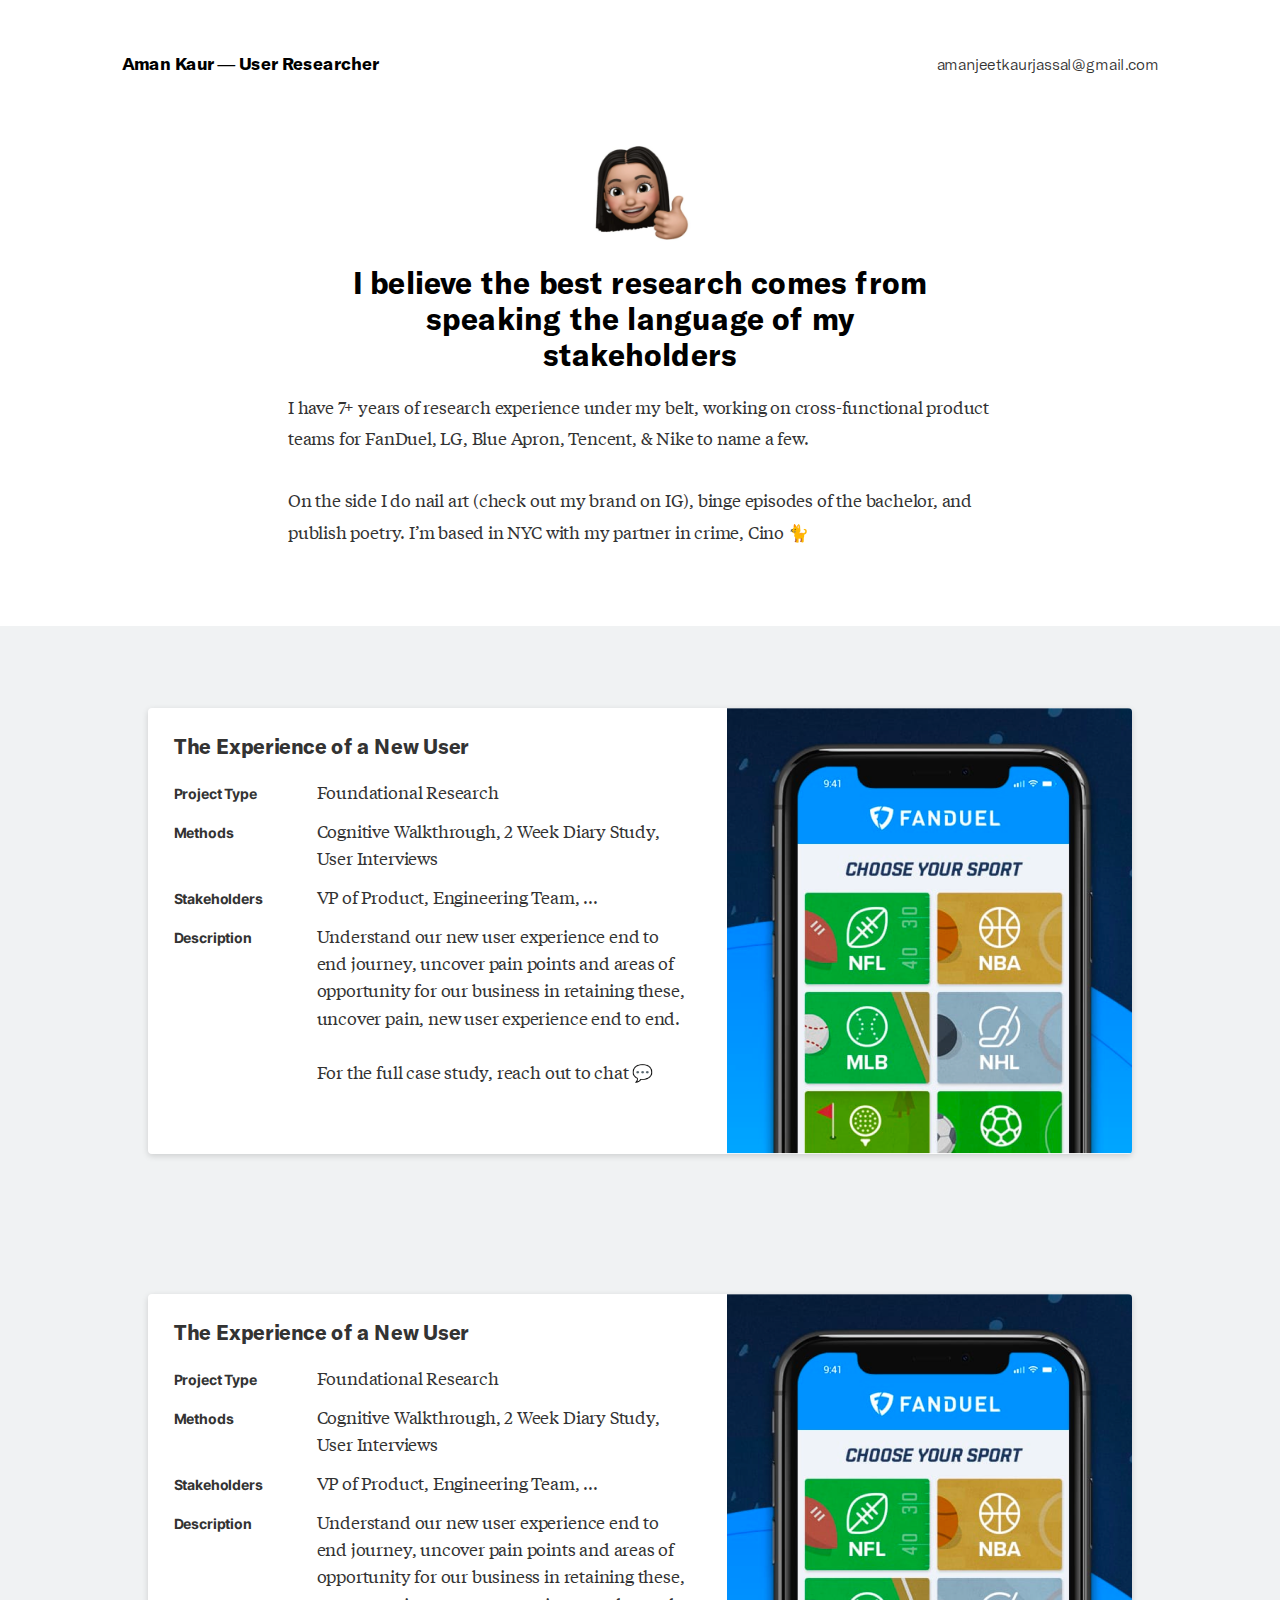
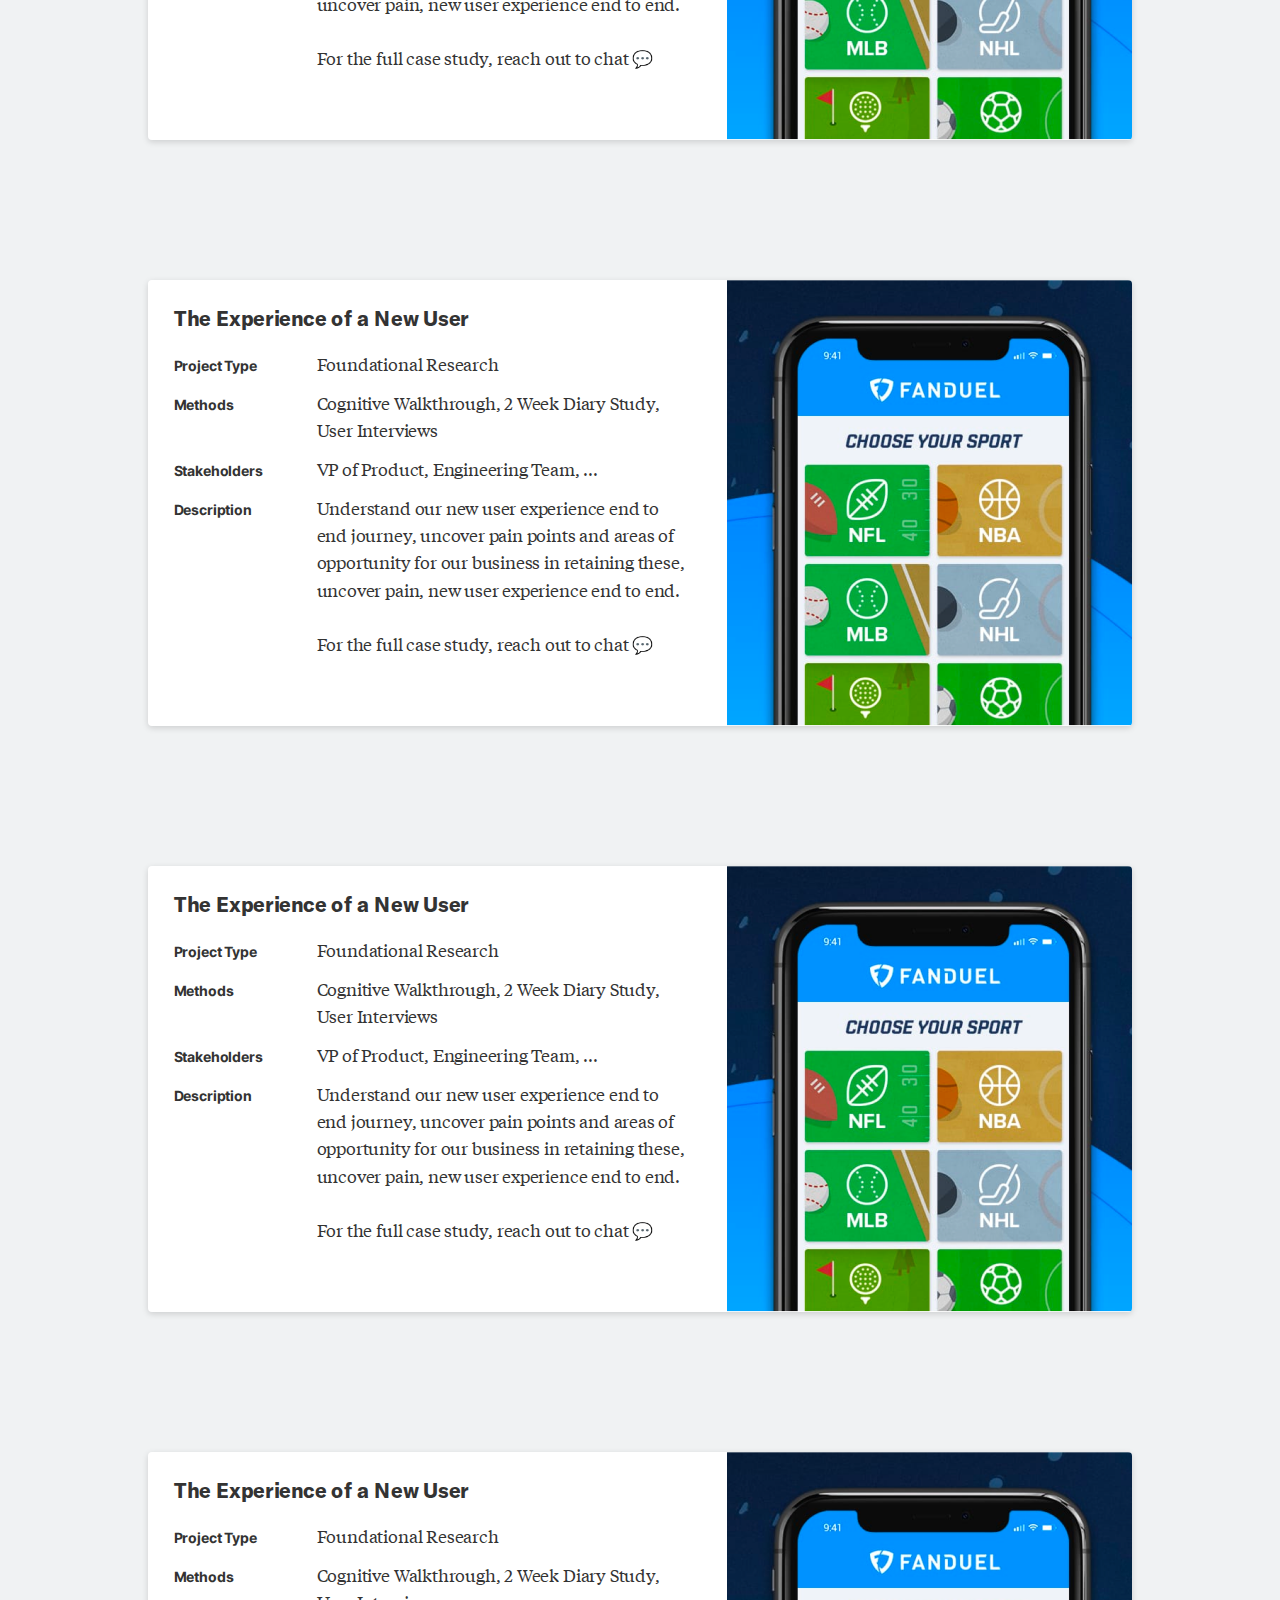
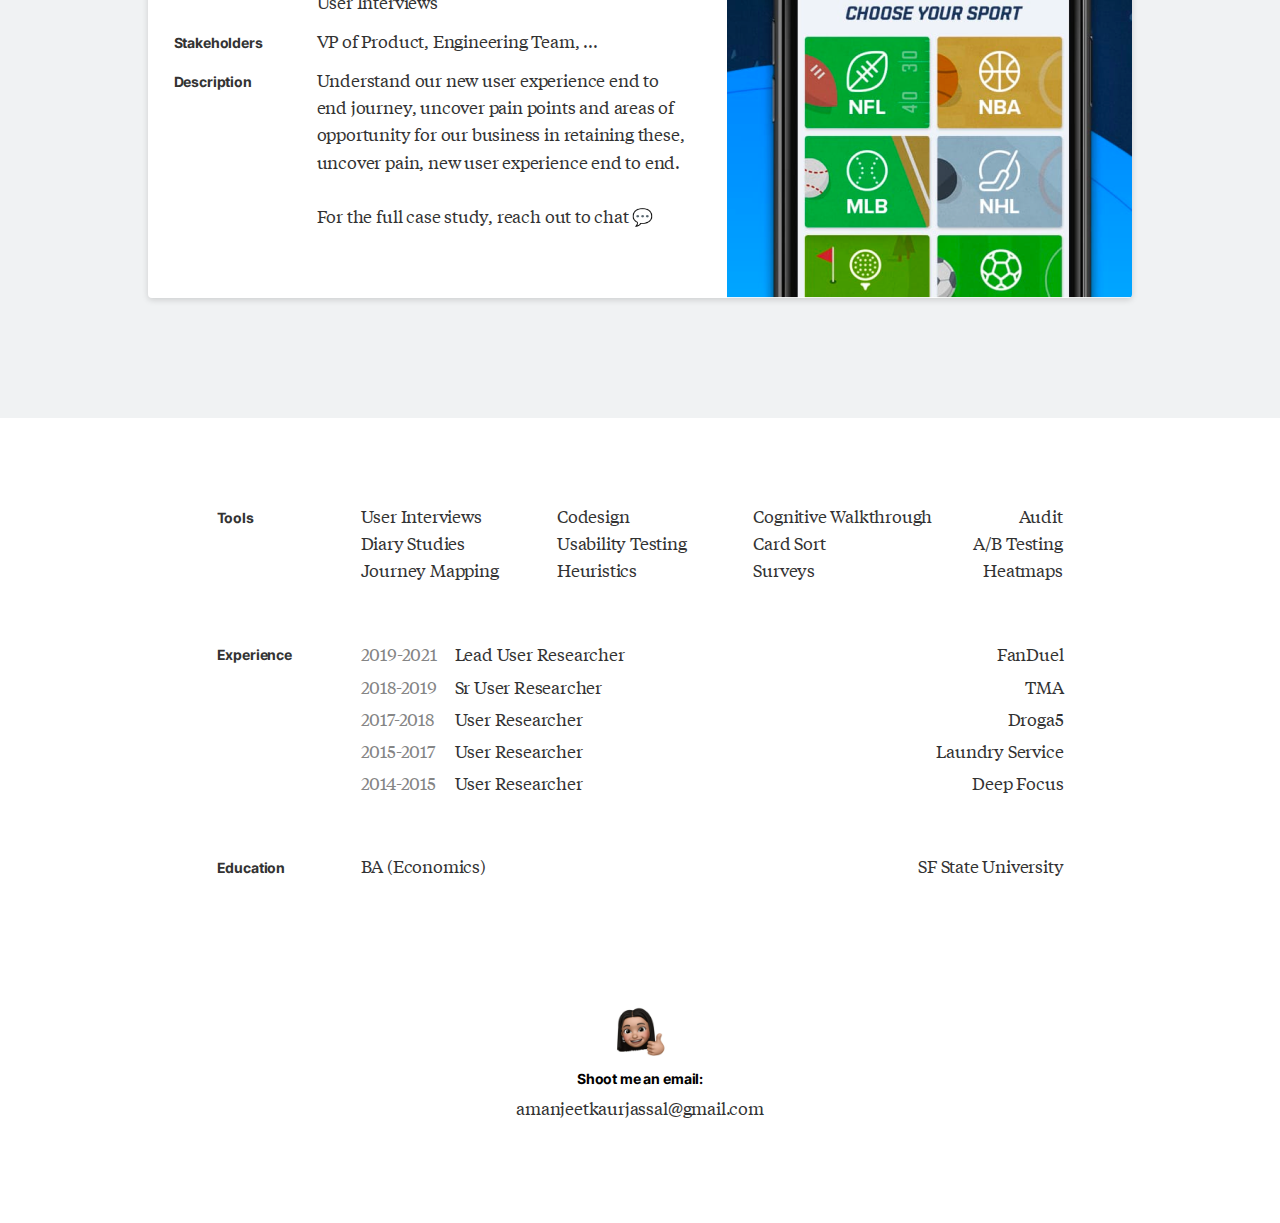
==== commit 76c5e089: "smaller" ====
--- a/index.html
+++ b/index.html
@@ -135,7 +135,7 @@
 							<div class="re-card-field-right">
 								<div class="re-card-field-right-content">
 									Understand our new user experience end to end journey, uncover pain points and areas of opportunity for our business in retaining these, uncover pain, new user experience end to end.
-
+									<br><br>
 									For the full case study, reach out to chat 💬
 								</div>
 							</div>
@@ -192,7 +192,7 @@
 							<div class="re-card-field-right">
 								<div class="re-card-field-right-content">
 									Understand our new user experience end to end journey, uncover pain points and areas of opportunity for our business in retaining these, uncover pain, new user experience end to end.
-
+									<br><br>
 									For the full case study, reach out to chat 💬
 								</div>
 							</div>
@@ -249,7 +249,7 @@
 							<div class="re-card-field-right">
 								<div class="re-card-field-right-content">
 									Understand our new user experience end to end journey, uncover pain points and areas of opportunity for our business in retaining these, uncover pain, new user experience end to end.
-
+									<br><br>
 									For the full case study, reach out to chat 💬
 								</div>
 							</div>
@@ -306,7 +306,7 @@
 							<div class="re-card-field-right">
 								<div class="re-card-field-right-content">
 									Understand our new user experience end to end journey, uncover pain points and areas of opportunity for our business in retaining these, uncover pain, new user experience end to end.
-
+									<br><br>
 									For the full case study, reach out to chat 💬
 								</div>
 							</div>
@@ -331,62 +331,28 @@
 					<br>
 					Diary Studies
 					<br>
-					Prototyping
+					Journey Mapping
 				</div>
 				<div class="re-resume-section1-column2">
-					User Interviews
-					<br>
-					Diary Studies
-					<br>
-					Prototyping
+					Codesign
+					<br>
+					Usability Testing
+					<br>
+					Heuristics
 				</div>
 				<div class="re-resume-section1-column4">
-					User Interviews
-					<br>
-					Diary Studies
-					<br>
-					Prototyping
+					Cognitive Walkthrough
+					<br>
+					Card Sort
+					<br>
+					Surveys
 				</div>	
 				<div class="re-resume-section1-column3">
-					User Interviews
-					<br>
-					Diary Studies
-					<br>
-					Prototyping
-				</div>				
-			</div>
-
-			<div class="re-resume-section1">
-				<div class="re-resume-section1-column1">
-					Tools
-				</div>
-				<div class="re-resume-section1-column5">
-					User Interviews
-					<br>
-					Diary Studies
-					<br>
-					Prototyping
-				</div>
-				<div class="re-resume-section1-column2">
-					User Interviews
-					<br>
-					Diary Studies
-					<br>
-					Prototyping
-				</div>
-				<div class="re-resume-section1-column4">
-					User Interviews
-					<br>
-					Diary Studies
-					<br>
-					Prototyping
-				</div>	
-				<div class="re-resume-section1-column3">
-					User Interviews
-					<br>
-					Diary Studies
-					<br>
-					Prototyping
+					Audit
+					<br>
+					A/B Testing
+					<br>
+					Heatmaps
 				</div>				
 			</div>
 
--- a/style.css
+++ b/style.css
@@ -1290,15 +1290,15 @@
 
 
 .re-upperSection{
-	background-color: blue;
+	background-color: white;
 }
 
 .re-midSection{
-	background-color: red;
+	background-color: #F0F2F3;
 }
 
 .re-endSection{
-	background-color: green;
+	background-color: white;
 }
 
 .re-header{
@@ -1306,21 +1306,19 @@
     padding: 0px;
     padding-left: 40px;
     padding-right: 40px;
-    padding-top: 64px;
-    max-width: 1297px;
-    background-color: pink;
+    padding-top: 50px;
+    max-width: 1037px;
 }
 
 .re-header-name{
 	display: inline-block;
-	background-color: purple;
 
 	font-family: 'GT America';
     font-weight: bold;
     font-style: normal;
-    font-size: 22px;
-    line-height: 34px;
-    letter-spacing: -0.24px;
+    font-size: 17.6px;
+    line-height: 27.2px;
+    letter-spacing: -0.2px;
 
     color: black;
 
@@ -1331,14 +1329,13 @@
 .re-header-contact{
 	display: inline-block;
 	float: right;
-	background-color: yellow;
 
 	font-family: 'GT America';
     font-weight: 300;
     font-style: normal;
-    font-size: 20px;
-    line-height: 34px;
-    letter-spacing: -0.22px;
+    font-size: 16px;
+    line-height: 27.2px;
+    letter-spacing: -0.18px;
 
     color: #333333;
 
@@ -1351,75 +1348,74 @@
     padding: 0px;
     padding-left: 40px;
     padding-right: 40px;
-    padding-top: 82px;
-    padding-bottom: 82px;
+    padding-top: 65px;
+    padding-bottom: 77px;
     max-width: 900px;
-	background-color: orange;
 	text-align: center;
 }
 
 .re-hero-memoji img{
-	width: 131px;
+	width: 105px;
 }
 
 .re-hero-headline{
 	margin: auto;
-	max-width: 772px;
-	background-color: red;
+	max-width: 618px;
 
 	font-family: 'GT America';
     font-weight: bold;
     font-style: normal;
-    font-size: 38px;
-    line-height: 45px;
-    letter-spacing: 0.23px;
+    font-size: 30.4px;
+    line-height: 36px;
+    letter-spacing: 0.19px;
 
     color: black;
 
     text-rendering: optimizeLegibility !important;
     -webkit-font-smoothing: antialiased !important;
 
-    margin-top: 20px;
+    margin-top: 12px;
 
 }
 
 .re-hero-body{
 	margin: auto;
-	max-width: 880px;
-	background-color: grey;
+	max-width: 704px;
 
 	text-align: left;
 
 	font-family: 'Tiempos';
     font-weight: normal;
     font-style: normal;
-    font-size: 21px;
-    line-height: 39px;
-    letter-spacing: -0.23px;
+    font-size: 16.8px;
+    line-height: 31.2px;
+    letter-spacing: -0.19px;
 
     color: #333333;
 
     text-rendering: optimizeLegibility !important;
     -webkit-font-smoothing: antialiased !important;
 
-    margin-top: 26px;
+    margin-top: 20.8px;
 }
 
 .re-allCards{
 	margin: auto;
     padding-left: 40px;
     padding-right: 40px;
-    padding-top: 100px;
+    padding-top: 112px;
     padding-bottom: 100px;
 }
 .re-card{
 	margin: auto;
 	margin-bottom: 140px;
-	height: 557px;
-	max-width: 1230px;
-	background-color: grey;
-
-	border-radius: 6px;
+	height: 446px;
+	max-width: 984px;
+	background-color: white;
+
+	border-radius: 4px;
+
+	box-shadow: 0px 2px 6px 0px rgba(0, 0, 0, 0.15);
 }
 
 .re-card:last-child{
@@ -1433,16 +1429,15 @@
 
 .re-card-right{
 	float: right;
-	height: 557px;
-	width: 506px;
-	background-color: pink;
-	border-radius: 0px 6px 6px 0px;
+	height: 446px;
+	width: 405px;
+	border-radius: 0px 4px 4px 0px;
 }
 
 
 .re-card-right img{
-	max-width:506px;
- 	max-height:557px;
+	max-height: 446px;
+	max-width: 405px;
  	width: auto;
  	height: auto;
 
@@ -1456,22 +1451,20 @@
 
 .re-card-left{
 	display: inline-block;
-	max-width: 724px;
-	background-color: blue;
-	margin-top: 30px;
-	margin-left: 32px;
+	max-width: 580px;
+	margin-top: 24px;
+	margin-left: 25.6px;
 }
 
 .re-card-left-title{
 	margin: 0;
-	background-color: orange;
 
 	font-family: 'GT America';
     font-weight: bold;
     font-style: normal;
-    font-size: 26px;
-    line-height: 34px;
-    letter-spacing: -0.29px;
+    font-size: 20.8px;
+    line-height: 27.2px;
+    letter-spacing: -0.23px;
 
     color: #333333;
 
@@ -1480,24 +1473,22 @@
 }
 
 .re-card-field{
-	background-color: blue;
-	max-width: 657px;
-	margin-top: 26px;
-	margin-bottom: -10px;
+	max-width: 526px;
+	margin-top: 20.8px;
+	margin-bottom: -9px;
 }
 
 .re-card-field-left{
-	background-color: green;
-	display: inline-block;
-	width: 175px;
+	display: inline-block;
+	width: 139px;
 	vertical-align: top;
 
 	font-family: 'Inter';
     font-weight: bold;
     font-style: normal;
-    font-size: 18px;
-    line-height: 34px;
-    letter-spacing: -0.2px;
+    font-size: 14.4px;
+    line-height: 27.2px;
+    letter-spacing: -0.16px;
 
     color: #333333;
 
@@ -1507,15 +1498,14 @@
 
 .re-card-field-right{
 	display: inline-block;
-	max-width: 478px;
-	background-color: pink;
+	max-width: 368px;
 
 	font-family: 'Tiempos';
     font-weight: normal;
     font-style: normal;
-    font-size: 21px;
-    line-height: 34px;
-    letter-spacing: -0.23px;
+    font-size: 16.8px;
+    line-height: 27.2px;
+    letter-spacing: -0.19px;
 
     color: #333333;
 
@@ -1527,28 +1517,29 @@
 	margin: auto;
     padding-left: 40px;
     padding-right: 40px;
-	max-width: 1058px;
-
-	background-color: yellow;
+	max-width: 847px;
+
 }
 
 .re-resume-section1{
-	background-color: blue;
-	padding-top: 110px;
+	padding-top: 86px;
+}
+
+#last-section1{
+	padding-top: 54px;
 }
 
 .re-resume-section1-column1{
 	display: inline-block;
-	width: 176px;
-	background-color: red;
+	width: 140px;
 	vertical-align: top;
 
 	font-family: 'Inter';
     font-weight: bold;
     font-style: normal;
-    font-size: 18px;
-    line-height: 34px;
-    letter-spacing: -0.2px;
+    font-size: 14.4px;
+    line-height: 27.2px;
+    letter-spacing: -0.16px;
 
     color: #333333;
 
@@ -1558,15 +1549,14 @@
 
 .re-resume-section1-column5{
 	display: inline-block;
-	width: 238px;
-	background-color: pink;
+	width: 192.4px;
 
 	font-family: 'Tiempos';
     font-weight: normal;
     font-style: normal;
-    font-size: 21px;
-    line-height: 34px;
-    letter-spacing: -0.23px;
+    font-size: 16.8px;
+    line-height: 27.2px;
+    letter-spacing: -0.19px;
 
     color: #333333;
 
@@ -1575,15 +1565,14 @@
 }
 .re-resume-section1-column2{
 	display: inline-block;
-	width: 238px;
-	background-color: pink;
+	width: 192.4px;
 
 	font-family: 'Tiempos';
     font-weight: normal;
     font-style: normal;
-    font-size: 21px;
-    line-height: 34px;
-    letter-spacing: -0.23px;
+    font-size: 16.8px;
+    line-height: 27.2px;
+    letter-spacing: -0.19px;
 
     color: #333333;
 
@@ -1593,15 +1582,14 @@
 
 .re-resume-section1-column4{
 	display: inline-block;
-	width: 238px;
-	background-color: pink;
+	width: 192.4px;
 
 	font-family: 'Tiempos';
     font-weight: normal;
     font-style: normal;
-    font-size: 21px;
-    line-height: 34px;
-    letter-spacing: -0.23px;
+    font-size: 16.8px;
+    line-height: 27.2px;
+    letter-spacing: -0.19px;
 
     color: #333333;
 
@@ -1611,16 +1599,15 @@
 
 .re-resume-section1-column3{
 	display: inline-block;
-	width: 152px;
-	background-color: pink;
+	width: 113px;
 	text-align: right;
 
 	font-family: 'Tiempos';
     font-weight: normal;
     font-style: normal;
-    font-size: 21px;
-    line-height: 34px;
-    letter-spacing: -0.23px;
+    font-size: 16.8px;
+    line-height: 27.2px;
+    letter-spacing: -0.19px;
 
     color: #333333;
 
@@ -1629,15 +1616,58 @@
 }
 
 .re-resume-section2{
-	background-color: blue;
 	padding-top: 54px;
 
+    color: #333333;
+
+    text-rendering: optimizeLegibility !important;
+    -webkit-font-smoothing: antialiased !important;	
+}
+
+.re-resume-section2-column1{
+	display: inline-block;
+	width: 140px;
+	vertical-align: top;
+
+	font-family: 'Inter';
+    font-weight: bold;
+    font-style: normal;
+    font-size: 14.4px;
+    line-height: 32.2px;
+    letter-spacing: -0.16px;
+
+    color: #333333;
+
+    text-rendering: optimizeLegibility !important;
+    -webkit-font-smoothing: antialiased !important;
+}
+
+.re-resume-section2-column2{
+	display: inline-block;
+	width: 90px;
+
 	font-family: 'Tiempos';
     font-weight: normal;
     font-style: normal;
-    font-size: 21px;
-    line-height: 34px;
-    letter-spacing: -0.23px;
+    font-size: 16.8px;
+    line-height: 32.2px;
+    letter-spacing: -0.19px;
+
+    color: #858585;
+
+    text-rendering: optimizeLegibility !important;
+    -webkit-font-smoothing: antialiased !important;	
+}
+.re-resume-section2-column2b{
+	display: inline-block;
+	width: 210px;
+
+	font-family: 'Tiempos';
+    font-weight: normal;
+    font-style: normal;
+    font-size: 16.8px;
+    line-height: 32.2px;
+    letter-spacing: -0.19px;
 
     color: #333333;
 
@@ -1645,18 +1675,42 @@
     -webkit-font-smoothing: antialiased !important;	
 }
 
-.re-resume-section2-column1{
-	display: inline-block;
-	width: 176px;
-	background-color: red;
+.re-resume-section2-column3{
+	display: inline-block;
+	width: 395px;
+	text-align: right;
+
+	font-family: 'Tiempos';
+    font-weight: normal;
+    font-style: normal;
+    font-size: 16.8px;
+    line-height: 32.2px;
+    letter-spacing: -0.19px;
+
+    color: #333333;
+
+    text-rendering: optimizeLegibility !important;
+    -webkit-font-smoothing: antialiased !important;	
+}
+
+.re-resume-section3{
+	padding-top: 54px;
+
+    text-rendering: optimizeLegibility !important;
+    -webkit-font-smoothing: antialiased !important;	
+}
+
+.re-resume-section3-column1{
+	display: inline-block;
+	width: 140px;
 	vertical-align: top;
 
 	font-family: 'Inter';
     font-weight: bold;
     font-style: normal;
-    font-size: 18px;
-    line-height: 34px;
-    letter-spacing: -0.2px;
+    font-size: 14.4px;
+    line-height: 27.2px;
+    letter-spacing: -0.16px;
 
     color: #333333;
 
@@ -1664,126 +1718,34 @@
     -webkit-font-smoothing: antialiased !important;
 }
 
-.re-resume-section2-column2{
-	display: inline-block;
-	width: 112px;
-	background-color: pink;
+.re-resume-section3-column2{
+	display: inline-block;
+	width: 323px;
 
 	font-family: 'Tiempos';
     font-weight: normal;
     font-style: normal;
-    font-size: 21px;
-    line-height: 34px;
-    letter-spacing: -0.23px;
-
-    color: #858585;
+    font-size: 16.8px;
+    line-height: 27.2px;
+    letter-spacing: -0.19px;
+
+    color: #333333;
 
     text-rendering: optimizeLegibility !important;
     -webkit-font-smoothing: antialiased !important;	
 }
-.re-resume-section2-column2b{
-	display: inline-block;
-	width: 210px;
-	background-color: pink;
+
+.re-resume-section3-column3{
+	display: inline-block;
+	width: 376px;
+	text-align: right;
 
 	font-family: 'Tiempos';
     font-weight: normal;
     font-style: normal;
-    font-size: 21px;
-    line-height: 34px;
-    letter-spacing: -0.23px;
-
-    color: #333333;
-
-    text-rendering: optimizeLegibility !important;
-    -webkit-font-smoothing: antialiased !important;	
-}
-
-.re-resume-section2-column3{
-	display: inline-block;
-	width: 546px;
-	background-color: pink;
-	text-align: right;
-
-	font-family: 'Tiempos';
-    font-weight: normal;
-    font-style: normal;
-    font-size: 21px;
-    line-height: 34px;
-    letter-spacing: -0.23px;
-
-    color: #333333;
-
-    text-rendering: optimizeLegibility !important;
-    -webkit-font-smoothing: antialiased !important;	
-}
-
-.re-resume-section3{
-	background-color: blue;
-	padding-top: 54px;
-
-	font-family: 'Tiempos';
-    font-weight: normal;
-    font-style: normal;
-    font-size: 21px;
-    line-height: 34px;
-    letter-spacing: -0.23px;
-
-    color: #333333;
-
-    text-rendering: optimizeLegibility !important;
-    -webkit-font-smoothing: antialiased !important;	
-}
-
-.re-resume-section3-column1{
-	display: inline-block;
-	width: 176px;
-	background-color: red;
-	vertical-align: top;
-
-	font-family: 'Inter';
-    font-weight: bold;
-    font-style: normal;
-    font-size: 18px;
-    line-height: 34px;
-    letter-spacing: -0.2px;
-
-    color: #333333;
-
-    text-rendering: optimizeLegibility !important;
-    -webkit-font-smoothing: antialiased !important;
-}
-
-.re-resume-section3-column2{
-	display: inline-block;
-	width: 323px;
-	background-color: pink;
-
-	font-family: 'Tiempos';
-    font-weight: normal;
-    font-style: normal;
-    font-size: 21px;
-    line-height: 34px;
-    letter-spacing: -0.23px;
-
-    color: #333333;
-
-    text-rendering: optimizeLegibility !important;
-    -webkit-font-smoothing: antialiased !important;	
-}
-
-.re-resume-section3-column3{
-	display: inline-block;
-	width: 550px;
-	background-color: pink;
-	text-align: right;
-
-	font-family: 'Tiempos';
-    font-weight: normal;
-    font-style: normal;
-    font-size: 21px;
-    line-height: 34px;
-    letter-spacing: -0.23px;
+    font-size: 16.8px;
+    line-height: 27.2px;
+    letter-spacing: -0.19px;
 
     color: #333333;
 
@@ -1794,25 +1756,25 @@
 .re-CTA{
 	margin: auto;
 	text-align: center;
-	padding-top: 154px;
+	padding-top: 124px;
 	padding-bottom: 100px;
 }
 
 .re-CTA img{
-	width: 68px;
+	width: 54px;
 }
 
 .re-CTA-CTA{
 	text-align: center;
 
-	margin-top: 3px;
+	margin-top: 1px;
 
 	font-family: 'Inter';
     font-weight: bold;
     font-style: normal;
-    font-size: 18px;
-    line-height: 34px;
-    letter-spacing: -0.2px;
+    font-size: 14.4px;
+    line-height: 27.2px;
+    letter-spacing: -0.16px;
 
     color: black;
 
@@ -1828,9 +1790,9 @@
 	font-family: 'Tiempos';
     font-weight: normal;
     font-style: normal;
-    font-size: 21px;
-    line-height: 34px;
-    letter-spacing: -0.23px;
+    font-size: 16.8px;
+    line-height: 27.2px;
+    letter-spacing: -0.19px;
 
     color: #333333;
 
@@ -1838,63 +1800,32 @@
     -webkit-font-smoothing: antialiased !important;
 }
 
-@media only screen and (max-width: 1280px) {
-  .re-card-right{
-		width: 480px;
-	}
-}
-
-@media only screen and (max-width: 1250px) {
-  .re-card-right{
-		width: 460px;
-	}
-}
-
-@media only screen and (max-width: 1230px) {
-  .re-card-right{
-		width: 440px;
-	}
-}
-
-@media only screen and (max-width: 1210px) {
-  .re-card-right{
-		width: 420px;
-	}
-}
+
 
 @media only screen and (max-width: 1196px) {
   .re-card{
 		margin: auto;
-		margin-bottom: 140px;
+		margin-bottom: 110px;
 		height: auto;
-		max-width: 776px;
-		background-color: grey;
+		max-width: 620px;
 	}
 
 	.re-card:last-child{
 		margin-bottom: 1px;
 	}
 
-	.re-card-left{
-		margin-right: 32px;
-	}
 
 	.re-card-right{
 		width: 100%;
-		height: 380px;
+		height: 305px;
 		float: none;
-		margin-top: 46px;
-	}
-
-	.re-card-right img{
-		max-width:506px;
-	 	max-height:557px;
-	 	width: auto;
-	 	height: auto;
-	}
+	}
+
 
 	.re-card-right{
-		border-radius: 0px 0px 6px 6px;
+		margin-top: 36px;
+
+		border-radius: 0px 0px 4px 4px;
 	}
 
 	#re-thumbnail-1{
@@ -1905,143 +1836,122 @@
 
 	.re-card-left{
 		display: inline-block;
-		max-width: 724px;
-		background-color: blue;
-		margin-top: 30px;
-		margin-left: 32px;
+		max-width: 526px;
 	}
 
 	.re-card-left-title{
 		margin: 0;
-		background-color: orange;
 	}
 
 	.re-card-field{
-		background-color: blue;
-		max-width: 657px;
-		margin-top: 26px;
-		margin-bottom: -10px;
+		max-width: 526px;
 	}
 
 	.re-card-field-left{
-		background-color: green;
 		display: inline-block;
-		width: 175px;
+		width: 143px;
 		vertical-align: top;
 	}
 
 	.re-card-field-right{
 		display: inline-block;
-		max-width: 478px;
-		background-color: pink;
+		max-width: 368px;
 	}
 
 	.re-resume{
 		margin: auto;
 	    padding-left: 40px;
 	    padding-right: 40px;
-		max-width: 660px;
-
-		background-color: yellow;
+		max-width: 528px;
+
 	}
 
 	.re-resume-section1{
-		background-color: blue;
-		padding-top: 100px;
+		padding-top: 80px;
 	}
 
 	.re-resume-section1-column1{
 		display: block;
-		width: 328px;
-		background-color: red;
+		width: 262px;
 		vertical-align: top;
-		padding-bottom: 20px;
+		padding-bottom: 12px;
 	}
 
 	.re-resume-section1-column5{
 		display: inline-block;
-		width: 328px;
-		background-color: pink;
+		width: 262px;
 		text-align: left;
-		padding-bottom: 28px;
+		padding-bottom: -2px;
+		line-height: 32.2px;
 	}
 
 	.re-resume-section1-column2{
 		display: inline-block;
-		width: 328px;
-		background-color: pink;
+		width: 262px;
 		text-align: right;
-		padding-bottom: 28px;	
+		padding-bottom: -2px;
+		line-height: 32.2px;	
 	}
 
 	.re-resume-section1-column4{
 		display: inline-block;
-		width: 328px;
-		background-color: pink;
+		width: 262px;
 		text-align: left;
+		line-height: 32.2px;
 	}
 
 	.re-resume-section1-column3{
 		display: inline-block;
-		width: 328px;
-		background-color: pink;
+		width: 262px;
 		text-align: right;
+		line-height: 32.2px;
 	}
 
 	.re-resume-section2{
-		background-color: blue;
-		padding-top: 100px;
+		padding-top: 52px;
 	}
 
 	.re-resume-section2-column1{
 		display: block;
 		width: 176px;
-		background-color: red;
 		vertical-align: top;
-		padding-bottom: 20px;
+		padding-bottom: 12px;
 	}
 
 	.re-resume-section2-column2{
 		display: inline-block;
-		width: 112px;
-		background-color: pink;
+		width: 90px;
 	}
 	.re-resume-section2-column2b{
 		display: inline-block;
 		width: 210px;
-		background-color: pink;
 	}
 
 	.re-resume-section2-column3{
 		display: inline-block;
-		width: 329px;
-		background-color: pink;
+		width: 220px;
 		text-align: right;
 	}
 
 	.re-resume-section3{
-		background-color: blue;
-		padding-top: 100px;
+		padding-top: 52px;
 	}
 
 	.re-resume-section3-column1{
 		display: block;
 		width: 176px;
-		background-color: red;
 		vertical-align: top;
-		padding-bottom: 20px;
+		padding-bottom: 12px;
 	}
 
 	.re-resume-section3-column2{
 		display: inline-block;
 		width: 328px;
-		background-color: pink;
 	}
 
 	.re-resume-section3-column3{
 		display: inline-block;
-		width: 327px;
-		background-color: pink;
+		width: 196px;
 		text-align: right;
 	}
 
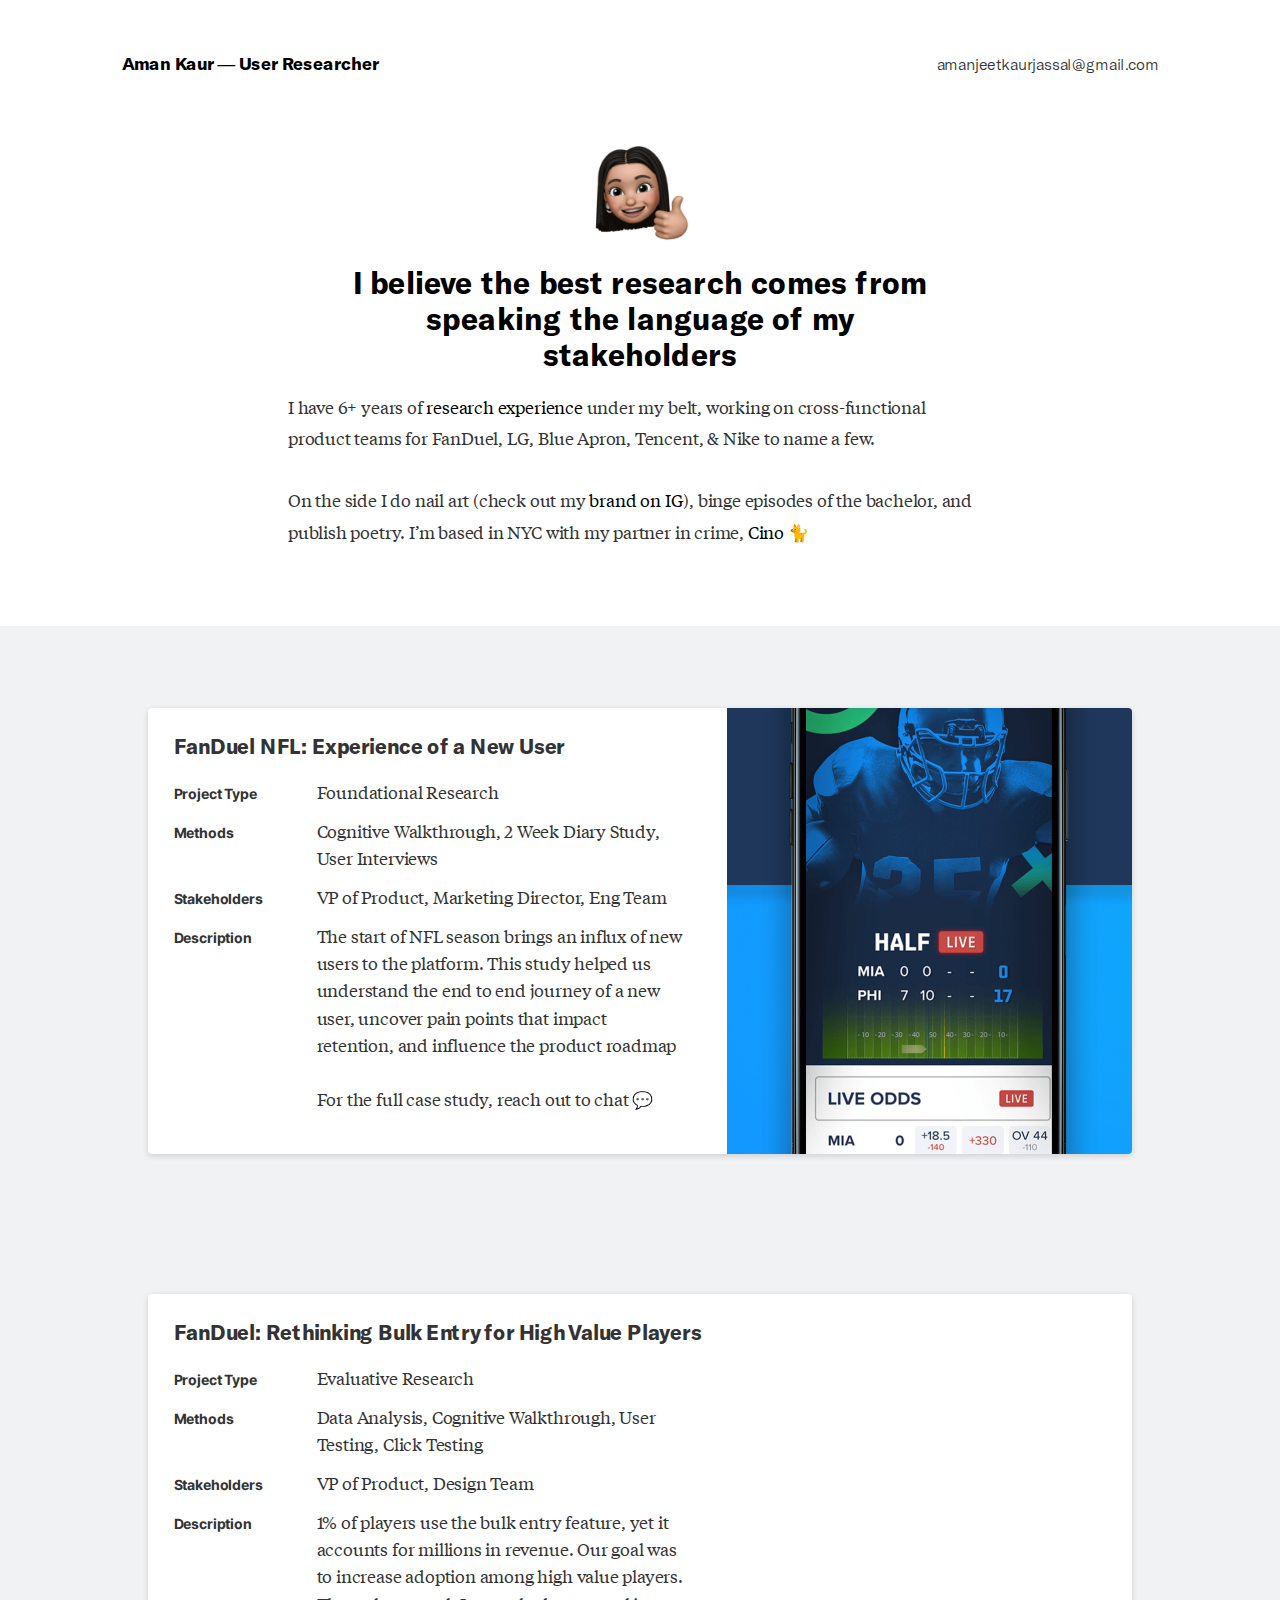
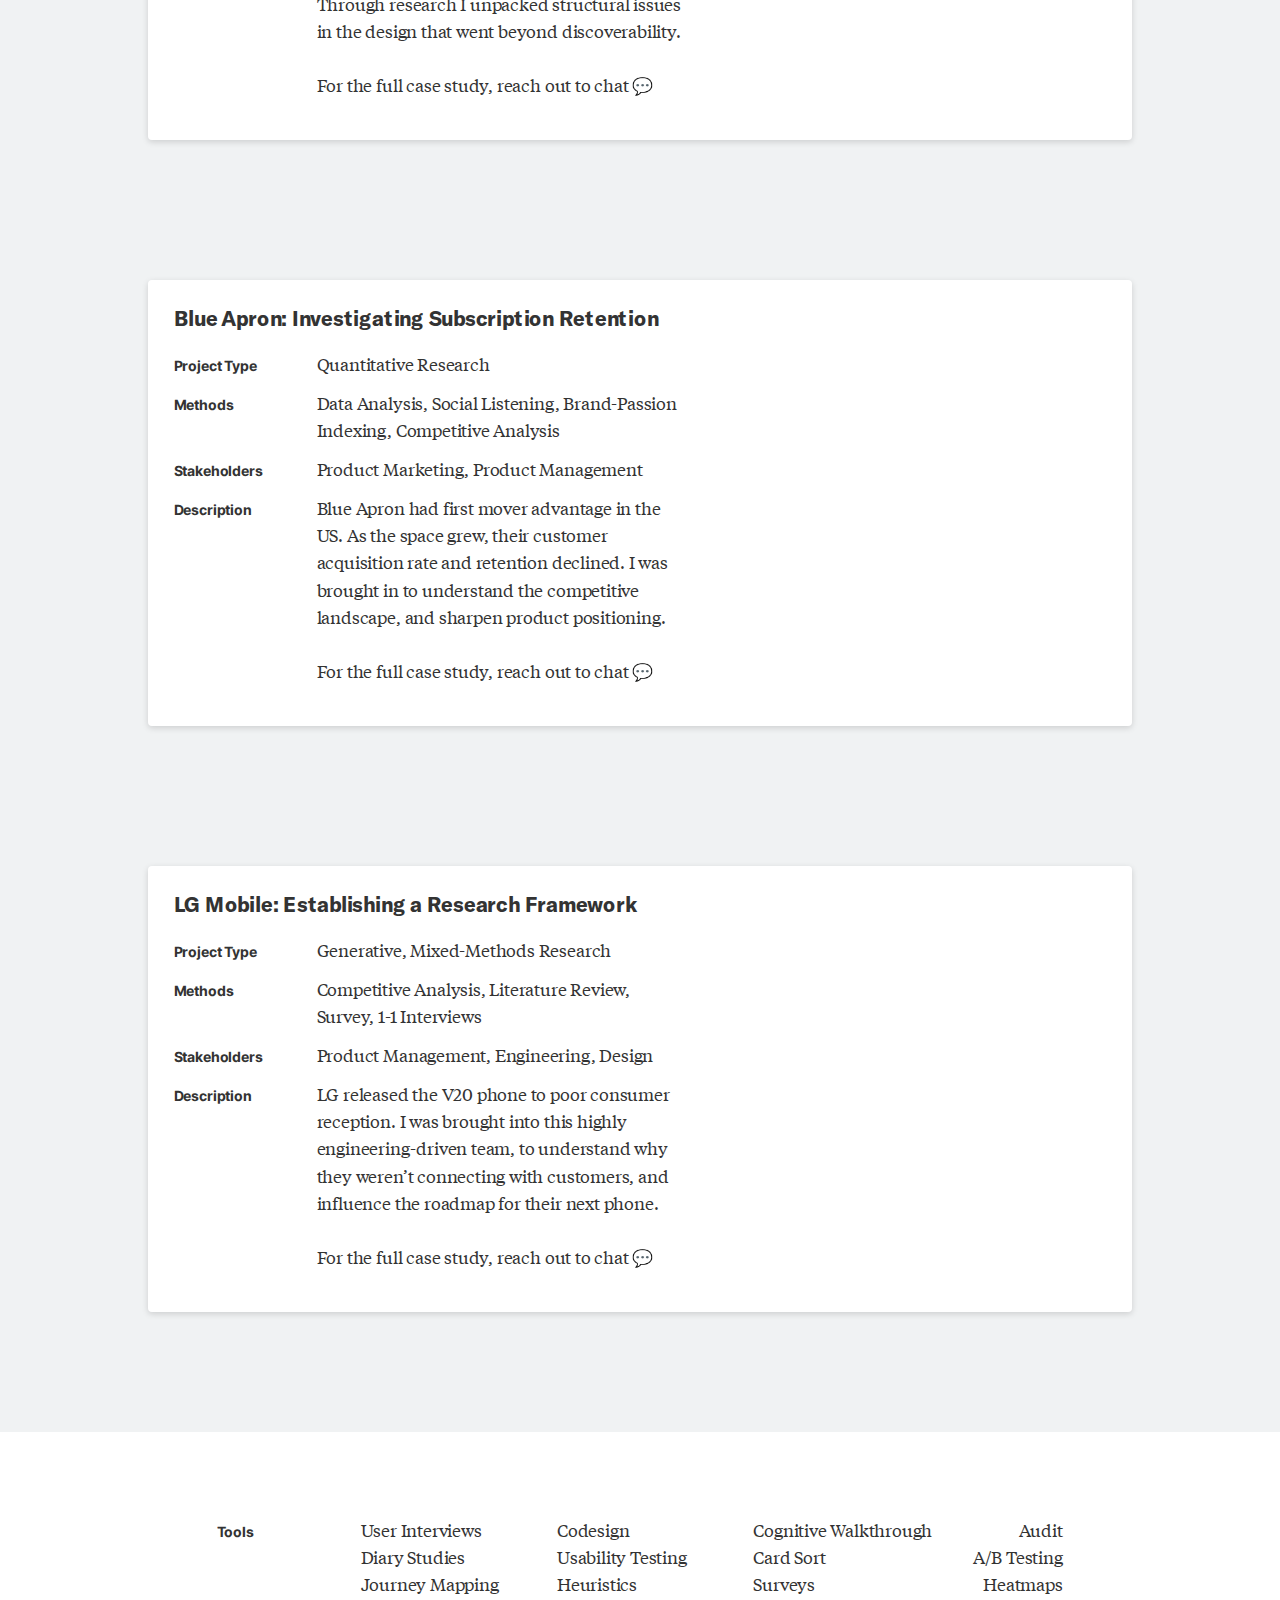
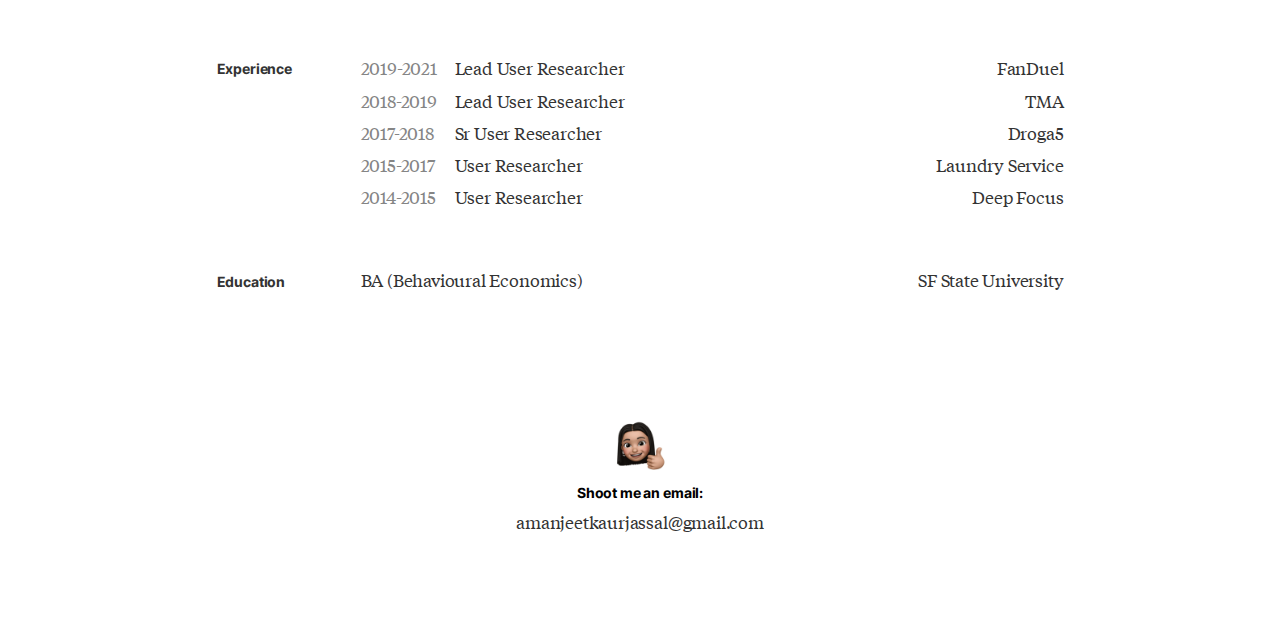
==== commit 7ce2ad8a: "details" ====
--- a/index.html
+++ b/index.html
@@ -24,9 +24,9 @@
 				I believe the best research comes from speaking the language of my stakeholders
 			</div>
 			<div class="re-hero-body">
-				I have 7+ years of research experience under my belt, working on cross-functional product teams for FanDuel, LG, Blue Apron, Tencent, & Nike to name a few.
+				I have 6+ years of <a href="#experience">research experience</a> under my belt, working on cross-functional product teams for FanDuel, LG, Blue Apron, Tencent, & Nike to name a few.
 				<br><br>
-				On the side I do nail art (check out my brand on IG), binge episodes of the bachelor, and publish poetry. I’m based in NYC with my partner in crime, Cino 🐈
+				On the side I do nail art (check out my <a href="https://www.instagram.com/superfuturenails/">brand on IG</a>), binge episodes of the bachelor, and publish poetry. I’m based in NYC with my partner in crime, <a href="https://www.instagram.com/meow_pacino/">Cino</a> 🐈
 			</div>
 		</div>
 	</div>
@@ -37,7 +37,7 @@
 			<div class="re-card">
 				<div class="re-card-left">
 					<div class="re-card-left-title">
-						The Experience of a New User</div>
+						FanDuel NFL: Experience of a New User</div>
 						<div class="re-card-field">
 							<div class="re-card-field-left">
 								Project Type
@@ -66,18 +66,18 @@
 							</div>
 							<div class="re-card-field-right">
 								<div class="re-card-field-right-content">
-									VP of Product, Engineering Team, ...
-								</div>
-							</div>
-						</div>
-
-						<div class="re-card-field">
-							<div class="re-card-field-left">
-								Description
-							</div>
-							<div class="re-card-field-right">
-								<div class="re-card-field-right-content">
-									Understand our new user experience end to end journey, uncover pain points and areas of opportunity for our business in retaining these, uncover pain, new user experience end to end.
+									VP of Product, Marketing Director, Eng Team
+								</div>
+							</div>
+						</div>
+
+						<div class="re-card-field">
+							<div class="re-card-field-left">
+								Description
+							</div>
+							<div class="re-card-field-right">
+								<div class="re-card-field-right-content">
+									The start of NFL season brings an influx of new users to the platform. This study helped us understand the end to end journey of a new user, uncover pain points that impact retention, and influence the product roadmap
 									<br><br>
 									For the full case study, reach out to chat 💬
 								</div>
@@ -94,7 +94,179 @@
 			<div class="re-card">
 				<div class="re-card-left">
 					<div class="re-card-left-title">
-						The Experience of a New User</div>
+						FanDuel: Rethinking Bulk Entry for High Value Players</div>
+						<div class="re-card-field">
+							<div class="re-card-field-left">
+								Project Type
+							</div>
+							<div class="re-card-field-right">
+								<div class="re-card-field-right-content">
+									Evaluative Research
+								</div>
+							</div>
+						</div>
+
+						<div class="re-card-field">
+							<div class="re-card-field-left">
+								Methods
+							</div>
+							<div class="re-card-field-right">
+								<div class="re-card-field-right-content">
+									Data Analysis, Cognitive Walkthrough, User Testing, Click Testing
+								</div>
+							</div>
+						</div>
+
+						<div class="re-card-field">
+							<div class="re-card-field-left">
+								Stakeholders
+							</div>
+							<div class="re-card-field-right">
+								<div class="re-card-field-right-content">
+									VP of Product, Design Team
+								</div>
+							</div>
+						</div>
+
+						<div class="re-card-field">
+							<div class="re-card-field-left">
+								Description
+							</div>
+							<div class="re-card-field-right">
+								<div class="re-card-field-right-content">
+									1% of players use the bulk entry feature, yet it accounts for millions in revenue. Our goal was to increase adoption among high value players. Through research I unpacked structural issues in the design that went beyond discoverability.
+									<br><br>
+									For the full case study, reach out to chat 💬
+								</div>
+							</div>
+						</div>
+					
+				</div>
+				<div class="re-card-right" id="re-thumbnail-5">
+					
+				</div>
+			</div>
+
+<!-- Project 3 -->
+			<div class="re-card">
+				<div class="re-card-left">
+					<div class="re-card-left-title">
+						Blue Apron: Investigating Subscription Retention</div>
+						<div class="re-card-field">
+							<div class="re-card-field-left">
+								Project Type
+							</div>
+							<div class="re-card-field-right">
+								<div class="re-card-field-right-content">
+									Quantitative Research
+								</div>
+							</div>
+						</div>
+
+						<div class="re-card-field">
+							<div class="re-card-field-left">
+								Methods
+							</div>
+							<div class="re-card-field-right">
+								<div class="re-card-field-right-content">
+									Data Analysis, Social Listening, Brand-Passion Indexing, Competitive Analysis
+								</div>
+							</div>
+						</div>
+
+						<div class="re-card-field">
+							<div class="re-card-field-left">
+								Stakeholders
+							</div>
+							<div class="re-card-field-right">
+								<div class="re-card-field-right-content">
+									Product Marketing, Product Management
+								</div>
+							</div>
+						</div>
+
+						<div class="re-card-field">
+							<div class="re-card-field-left">
+								Description
+							</div>
+							<div class="re-card-field-right">
+								<div class="re-card-field-right-content">
+									Blue Apron had first mover advantage in the US. As the space grew, their customer acquisition rate and retention declined. I was brought in to understand the competitive landscape, and sharpen product positioning.
+									<br><br>
+									For the full case study, reach out to chat 💬
+								</div>
+							</div>
+						</div>
+					
+				</div>
+				<div class="re-card-right" id="re-thumbnail-2">
+					
+				</div>
+			</div>
+
+<!-- Project 4 -->
+			<div class="re-card">
+				<div class="re-card-left">
+					<div class="re-card-left-title">
+						LG Mobile: Establishing a Research Framework</div>
+						<div class="re-card-field">
+							<div class="re-card-field-left">
+								Project Type
+							</div>
+							<div class="re-card-field-right">
+								<div class="re-card-field-right-content">
+									Generative, Mixed-Methods Research
+								</div>
+							</div>
+						</div>
+
+						<div class="re-card-field">
+							<div class="re-card-field-left">
+								Methods
+							</div>
+							<div class="re-card-field-right">
+								<div class="re-card-field-right-content">
+									Competitive Analysis, Literature Review, Survey, 1-1 Interviews
+								</div>
+							</div>
+						</div>
+
+						<div class="re-card-field">
+							<div class="re-card-field-left">
+								Stakeholders
+							</div>
+							<div class="re-card-field-right">
+								<div class="re-card-field-right-content">
+									Product Management, Engineering, Design
+								</div>
+							</div>
+						</div>
+
+						<div class="re-card-field">
+							<div class="re-card-field-left">
+								Description
+							</div>
+							<div class="re-card-field-right">
+								<div class="re-card-field-right-content">
+									LG released the V20 phone to poor consumer reception. I was brought into this highly engineering-driven team, to understand why they weren’t connecting with customers, and influence the roadmap for their next phone.
+									<br><br>
+									For the full case study, reach out to chat 💬
+								</div>
+							</div>
+						</div>
+					
+				</div>
+				<div class="re-card-right" id="re-thumbnail-4">
+					
+				</div>
+			</div>
+
+
+<!-- Project 5 
+			<div class="re-card">
+				<div class="re-card-left">
+					<div class="re-card-left-title">
+						Fanduel: Scaling Our Usability Testing</div>
 						<div class="re-card-field">
 							<div class="re-card-field-left">
 								Project Type
@@ -142,16 +314,17 @@
 						</div>
 					
 				</div>
-				<div class="re-card-right" id="re-thumbnail-1">
-					
-				</div>
-			</div>
-
-<!-- Project 3 -->
-			<div class="re-card">
-				<div class="re-card-left">
-					<div class="re-card-left-title">
-						The Experience of a New User</div>
+				<div class="re-card-right" id="re-thumbnail-3">
+				
+				</div>
+			</div>
+-->
+
+<!-- Project 6
+			<div class="re-card">
+				<div class="re-card-left">
+					<div class="re-card-left-title">
+						Triller: New Product Investigation</div>
 						<div class="re-card-field">
 							<div class="re-card-field-left">
 								Project Type
@@ -199,128 +372,17 @@
 						</div>
 					
 				</div>
-				<div class="re-card-right" id="re-thumbnail-1">
-					
-				</div>
-			</div>
-
-<!-- Project 4 -->
-			<div class="re-card">
-				<div class="re-card-left">
-					<div class="re-card-left-title">
-						The Experience of a New User</div>
-						<div class="re-card-field">
-							<div class="re-card-field-left">
-								Project Type
-							</div>
-							<div class="re-card-field-right">
-								<div class="re-card-field-right-content">
-									Foundational Research
-								</div>
-							</div>
-						</div>
-
-						<div class="re-card-field">
-							<div class="re-card-field-left">
-								Methods
-							</div>
-							<div class="re-card-field-right">
-								<div class="re-card-field-right-content">
-									Cognitive Walkthrough, 2 Week Diary Study, User Interviews 
-								</div>
-							</div>
-						</div>
-
-						<div class="re-card-field">
-							<div class="re-card-field-left">
-								Stakeholders
-							</div>
-							<div class="re-card-field-right">
-								<div class="re-card-field-right-content">
-									VP of Product, Engineering Team, ...
-								</div>
-							</div>
-						</div>
-
-						<div class="re-card-field">
-							<div class="re-card-field-left">
-								Description
-							</div>
-							<div class="re-card-field-right">
-								<div class="re-card-field-right-content">
-									Understand our new user experience end to end journey, uncover pain points and areas of opportunity for our business in retaining these, uncover pain, new user experience end to end.
-									<br><br>
-									For the full case study, reach out to chat 💬
-								</div>
-							</div>
-						</div>
-					
-				</div>
-				<div class="re-card-right" id="re-thumbnail-1">
-					
-				</div>
-			</div>
-
-<!-- Project 5 -->
-			<div class="re-card">
-				<div class="re-card-left">
-					<div class="re-card-left-title">
-						The Experience of a New User</div>
-						<div class="re-card-field">
-							<div class="re-card-field-left">
-								Project Type
-							</div>
-							<div class="re-card-field-right">
-								<div class="re-card-field-right-content">
-									Foundational Research
-								</div>
-							</div>
-						</div>
-
-						<div class="re-card-field">
-							<div class="re-card-field-left">
-								Methods
-							</div>
-							<div class="re-card-field-right">
-								<div class="re-card-field-right-content">
-									Cognitive Walkthrough, 2 Week Diary Study, User Interviews 
-								</div>
-							</div>
-						</div>
-
-						<div class="re-card-field">
-							<div class="re-card-field-left">
-								Stakeholders
-							</div>
-							<div class="re-card-field-right">
-								<div class="re-card-field-right-content">
-									VP of Product, Engineering Team, ...
-								</div>
-							</div>
-						</div>
-
-						<div class="re-card-field">
-							<div class="re-card-field-left">
-								Description
-							</div>
-							<div class="re-card-field-right">
-								<div class="re-card-field-right-content">
-									Understand our new user experience end to end journey, uncover pain points and areas of opportunity for our business in retaining these, uncover pain, new user experience end to end.
-									<br><br>
-									For the full case study, reach out to chat 💬
-								</div>
-							</div>
-						</div>
-					
-				</div>
-				<div class="re-card-right" id="re-thumbnail-1">
+				<div class="re-card-right" id="re-thumbnail-6">
 				
 				</div>
 			</div>
+			-->
 
 		</div>
 	</div>
-	<div class="re-endSection">
+
+
+	<div class="re-endSection" id="experience">
 		<div class="re-resume">
 			<div class="re-resume-section1">
 				<div class="re-resume-section1-column1">
@@ -374,9 +436,9 @@
 				<div class="re-resume-section2-column2b">
 					Lead User Researcher 
 					<br>
+					Lead User Researcher
+					<br>
 					Sr User Researcher
-					<br>
-					User Researcher
 					<br>
 					User Researcher
 					<br>
@@ -400,7 +462,7 @@
 					Education
 				</div>
 				<div class="re-resume-section3-column2">
-					BA (Economics)
+					BA (Behavioural Economics)
 				</div>
 				<div class="re-resume-section3-column3">
 					SF State University
--- a/style.css
+++ b/style.css
@@ -1955,8 +1955,14 @@
 		text-align: right;
 	}
 
-}
-
-
-
-
+	#re-thumbnail-1{
+		background-image: url("img/thumbnail-horizontal-1.png");
+		background-size: cover;
+		background-position: center;
+	}
+
+}
+
+
+
+
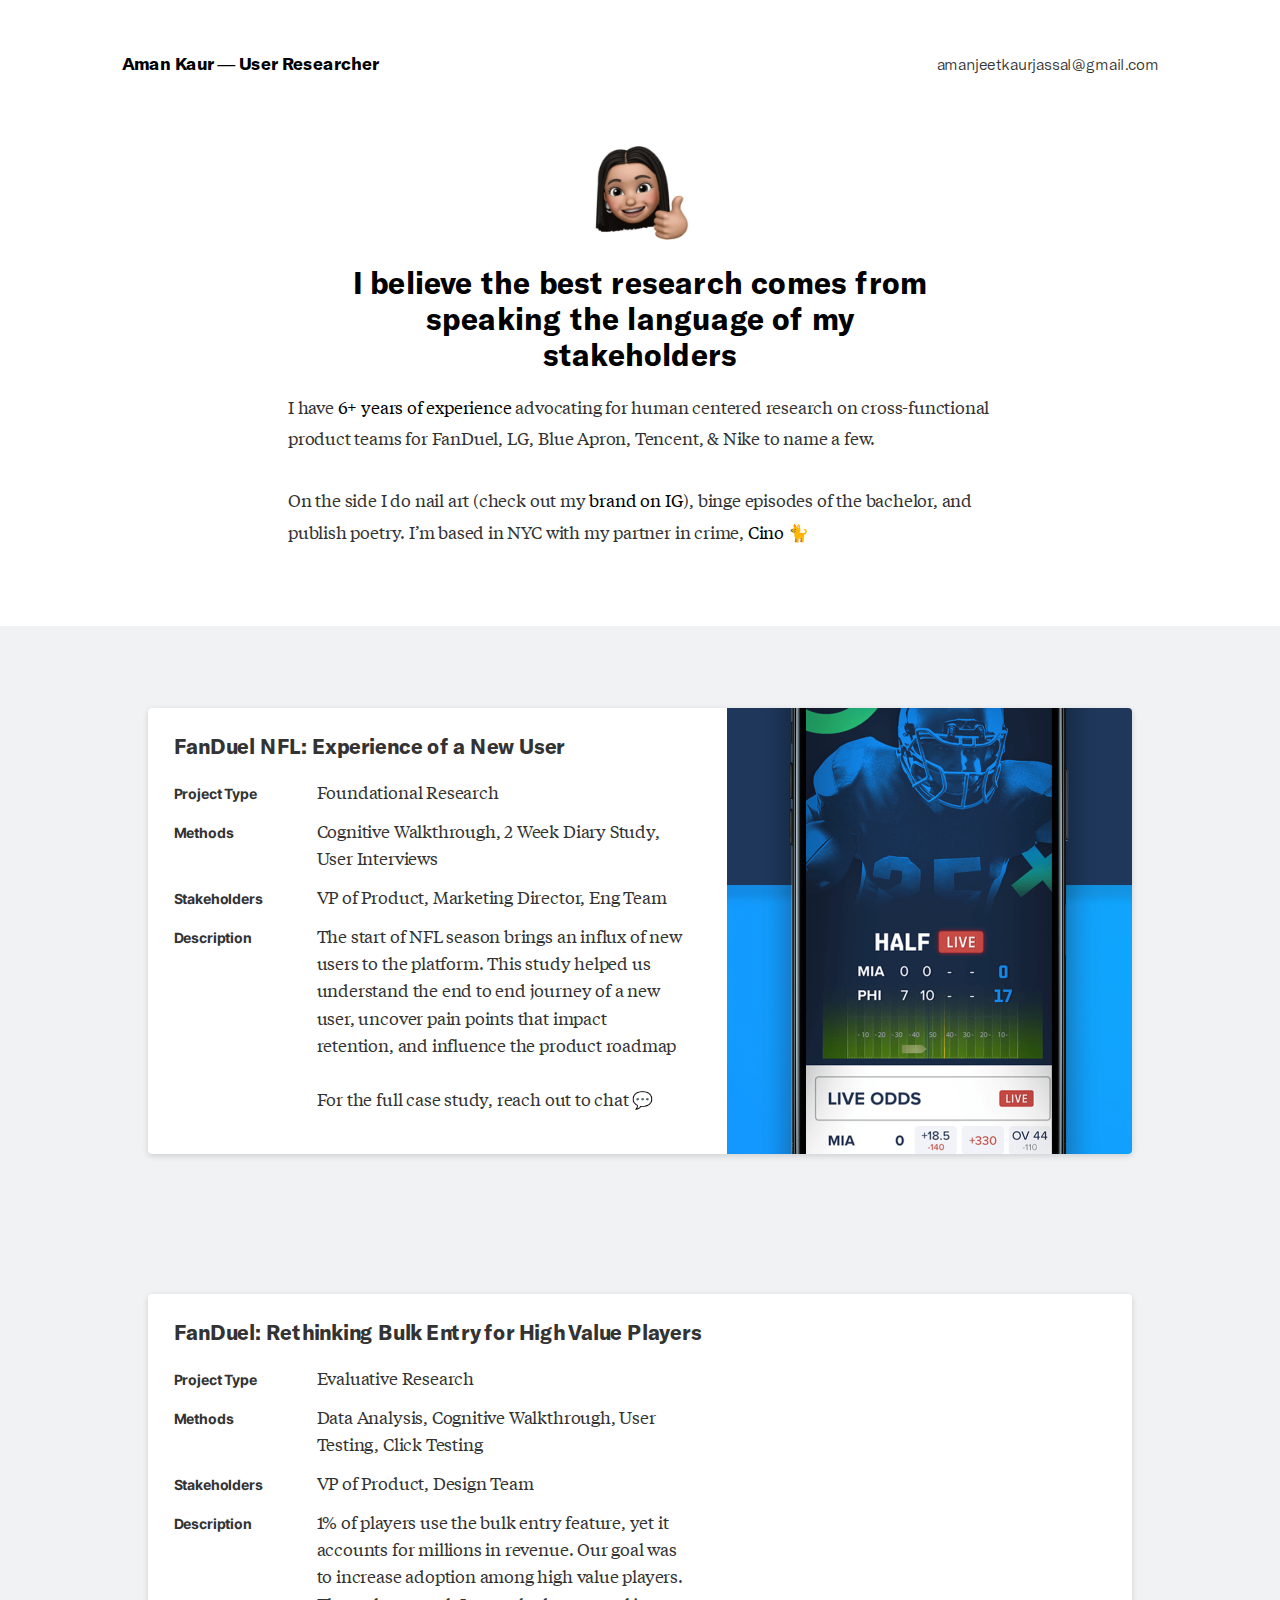
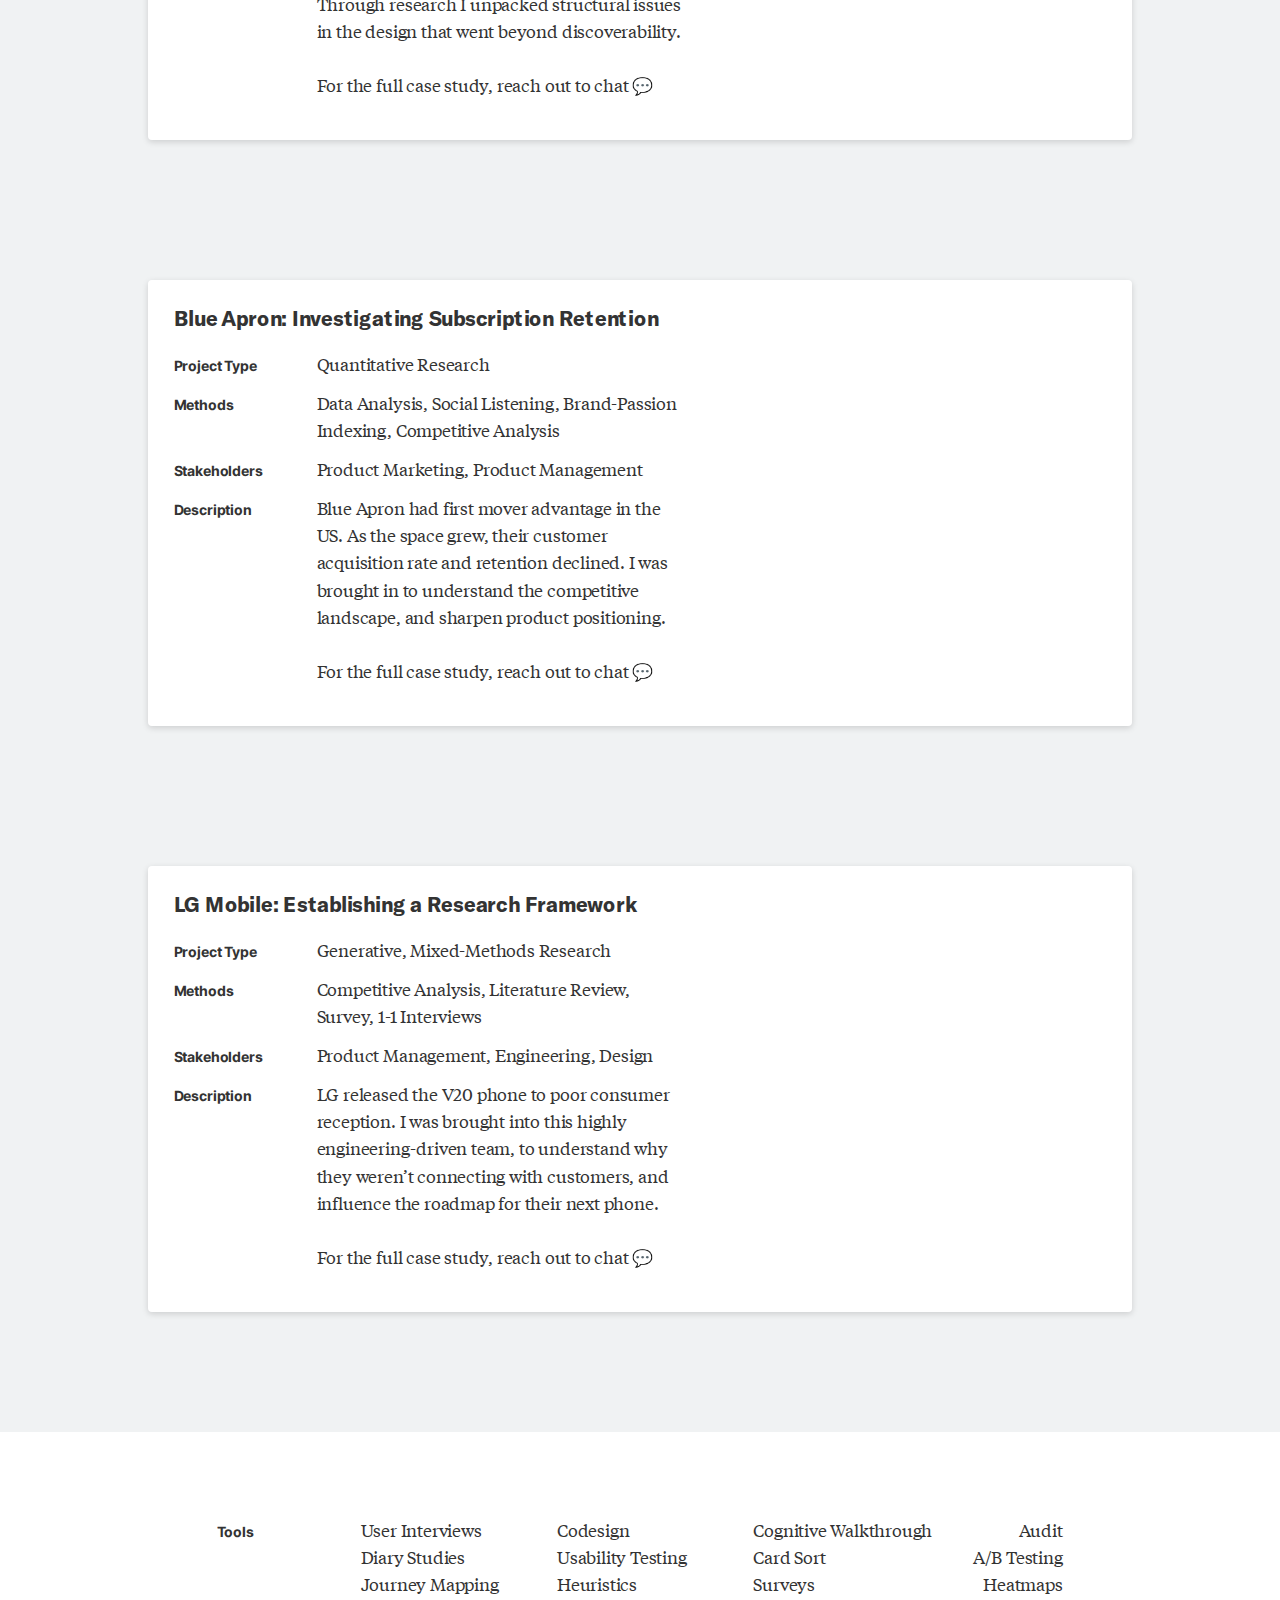
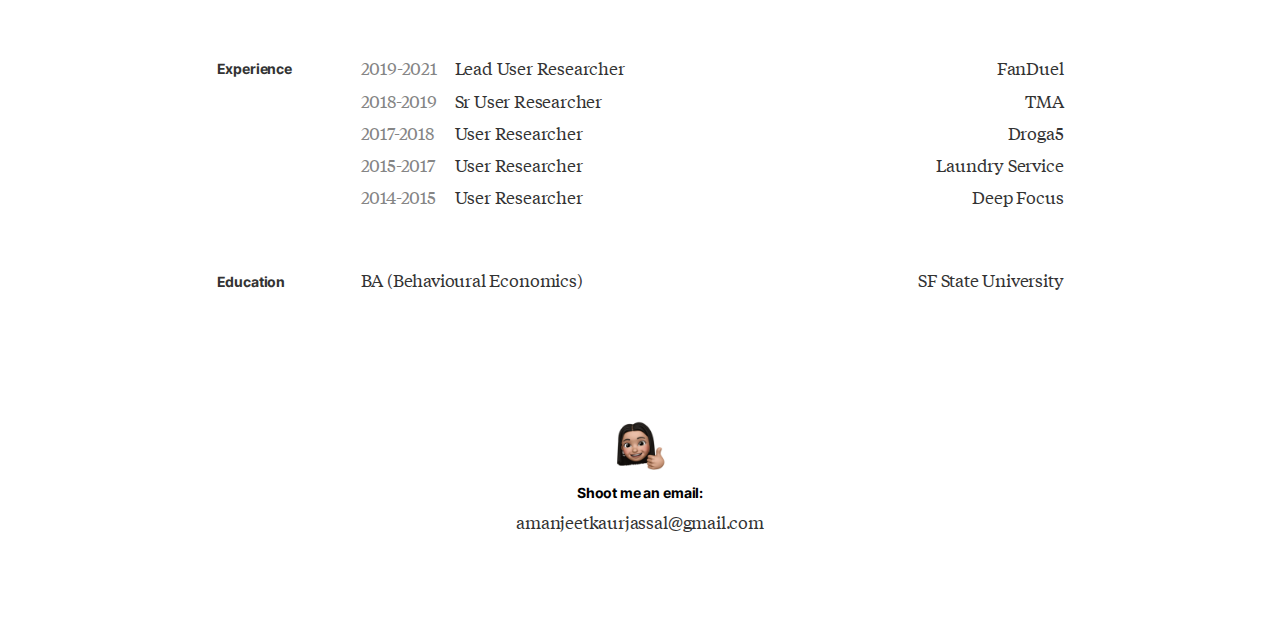
==== commit 6b9524e4: "Sr" ====
--- a/index.html
+++ b/index.html
@@ -24,7 +24,7 @@
 				I believe the best research comes from speaking the language of my stakeholders
 			</div>
 			<div class="re-hero-body">
-				I have 6+ years of <a href="#experience">research experience</a> under my belt, working on cross-functional product teams for FanDuel, LG, Blue Apron, Tencent, & Nike to name a few.
+				I have <a href="#experience">6+ years of experience</a> advocating for human centered research on cross-functional product teams for FanDuel, LG, Blue Apron, Tencent, & Nike to name a few.
 				<br><br>
 				On the side I do nail art (check out my <a href="https://www.instagram.com/superfuturenails/">brand on IG</a>), binge episodes of the bachelor, and publish poetry. I’m based in NYC with my partner in crime, <a href="https://www.instagram.com/meow_pacino/">Cino</a> 🐈
 			</div>
@@ -436,9 +436,9 @@
 				<div class="re-resume-section2-column2b">
 					Lead User Researcher 
 					<br>
-					Lead User Researcher
-					<br>
 					Sr User Researcher
+					<br>
+					User Researcher
 					<br>
 					User Researcher
 					<br>
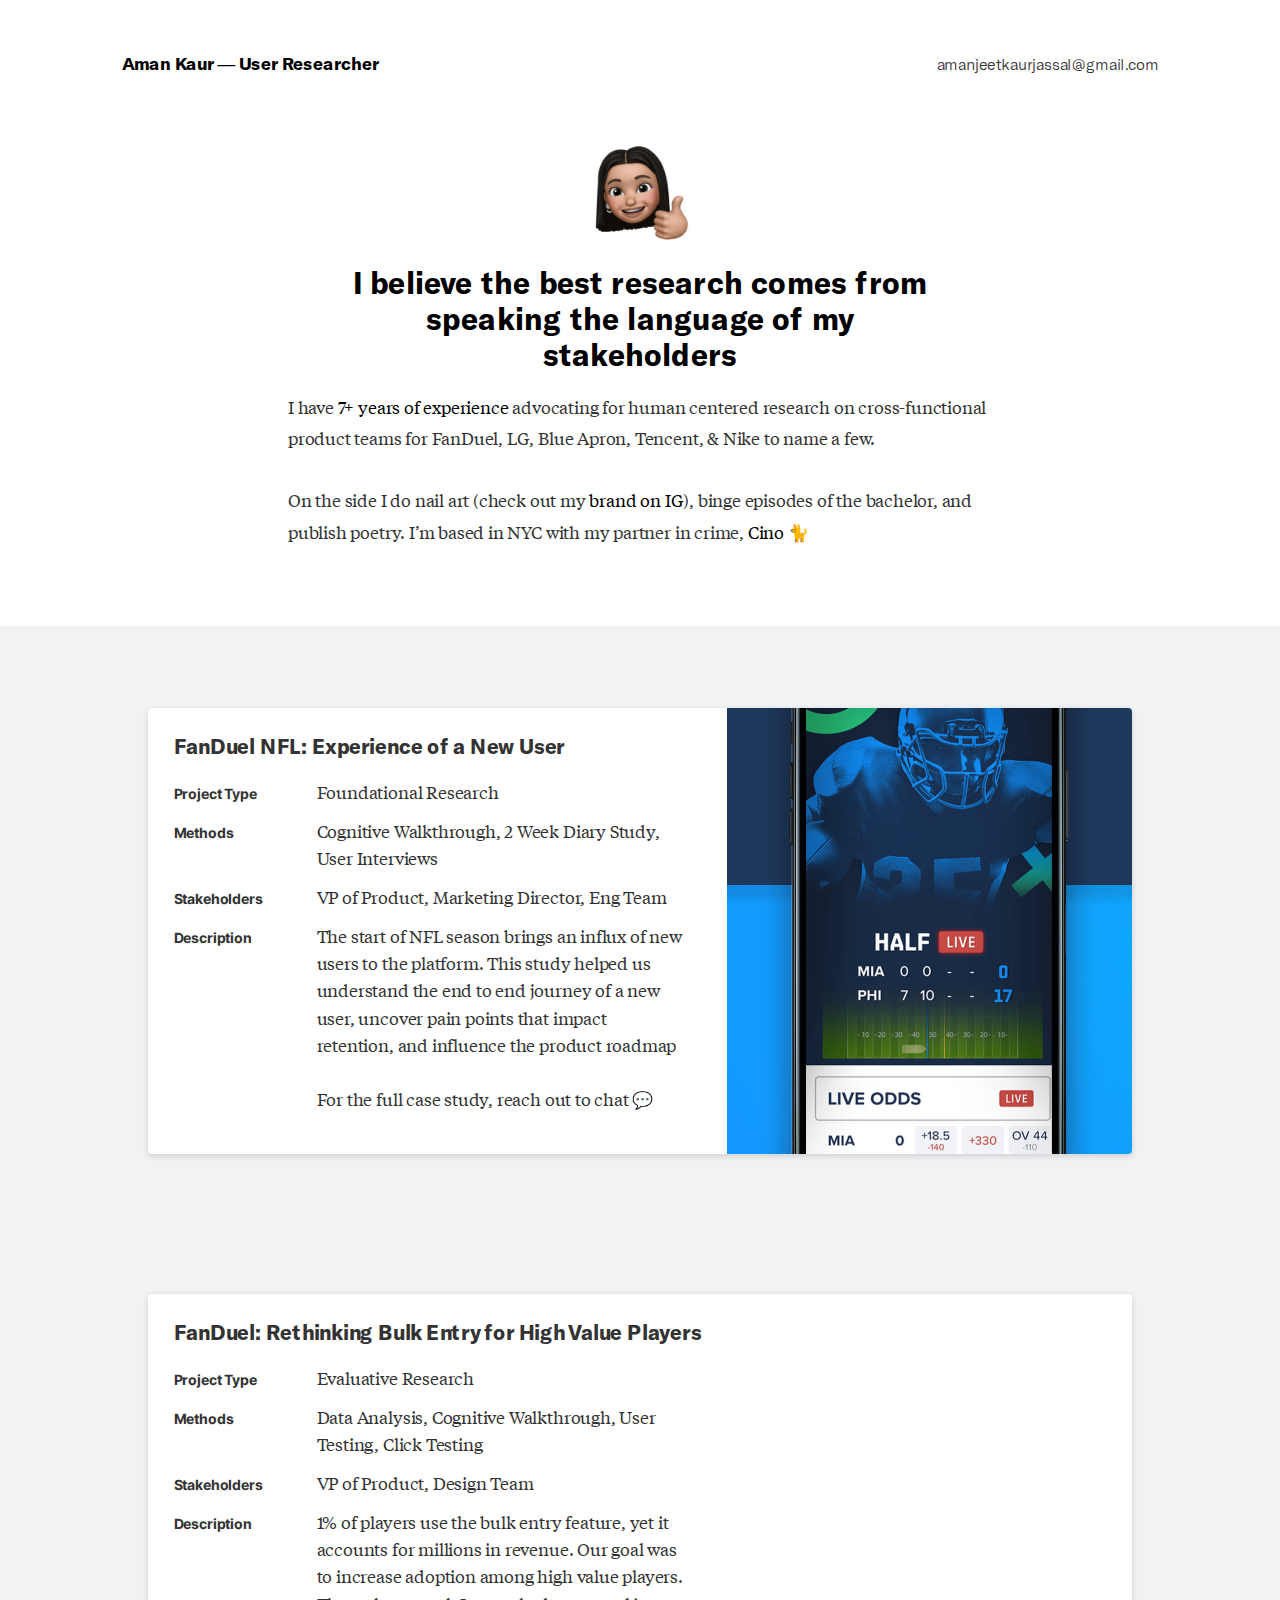
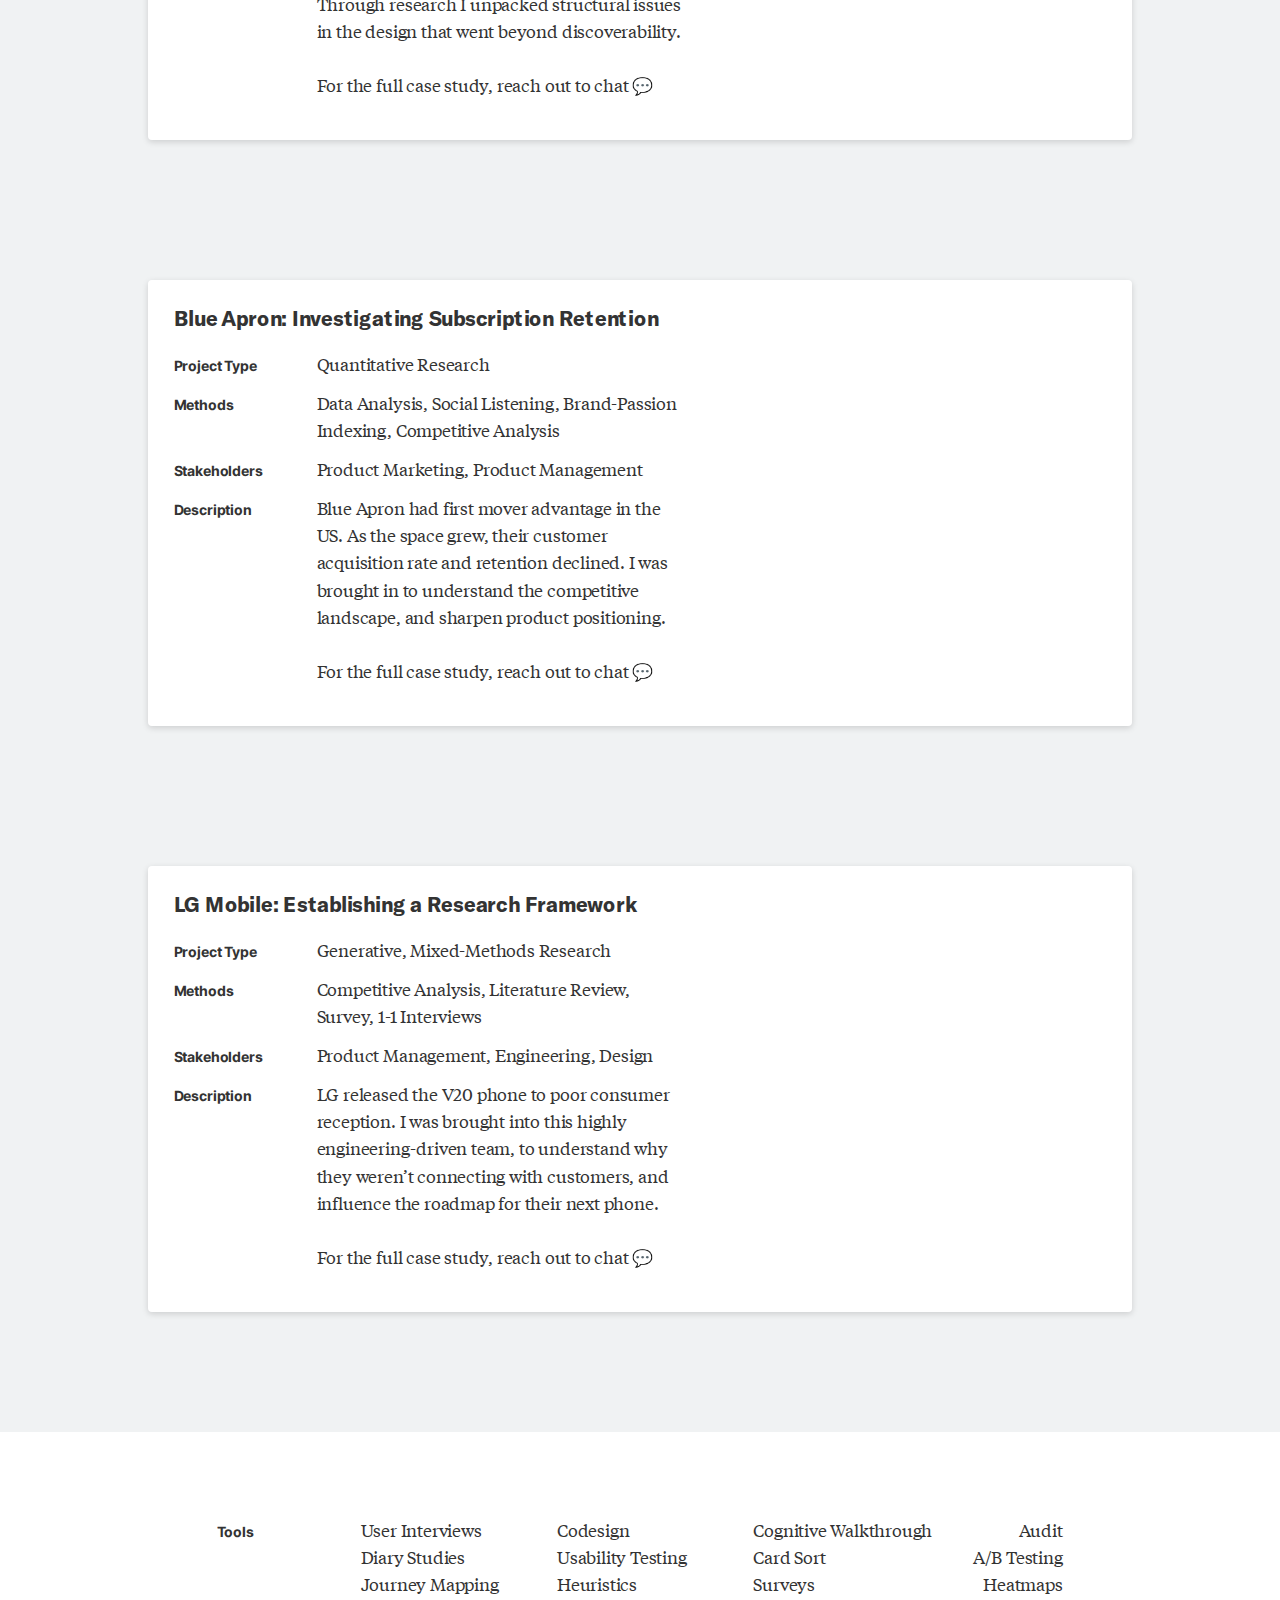
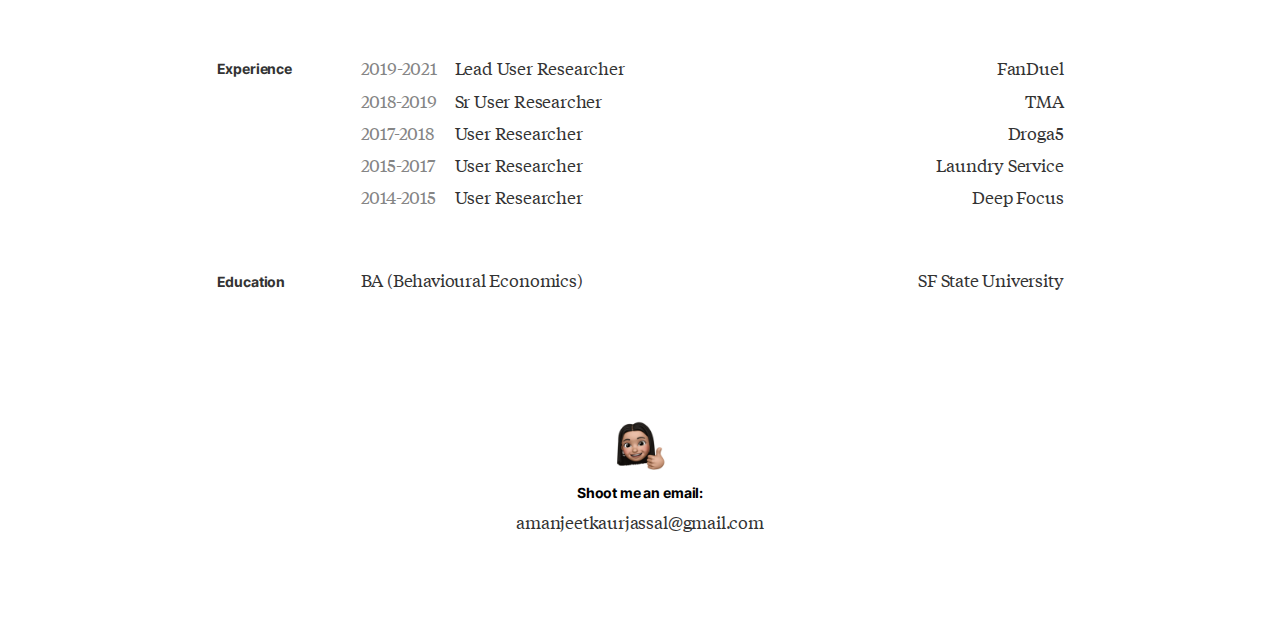
==== commit 2045e068: "7" ====
--- a/index.html
+++ b/index.html
@@ -24,7 +24,7 @@
 				I believe the best research comes from speaking the language of my stakeholders
 			</div>
 			<div class="re-hero-body">
-				I have <a href="#experience">6+ years of experience</a> advocating for human centered research on cross-functional product teams for FanDuel, LG, Blue Apron, Tencent, & Nike to name a few.
+				I have <a href="#experience">7+ years of experience</a> advocating for human centered research on cross-functional product teams for FanDuel, LG, Blue Apron, Tencent, & Nike to name a few.
 				<br><br>
 				On the side I do nail art (check out my <a href="https://www.instagram.com/superfuturenails/">brand on IG</a>), binge episodes of the bachelor, and publish poetry. I’m based in NYC with my partner in crime, <a href="https://www.instagram.com/meow_pacino/">Cino</a> 🐈
 			</div>
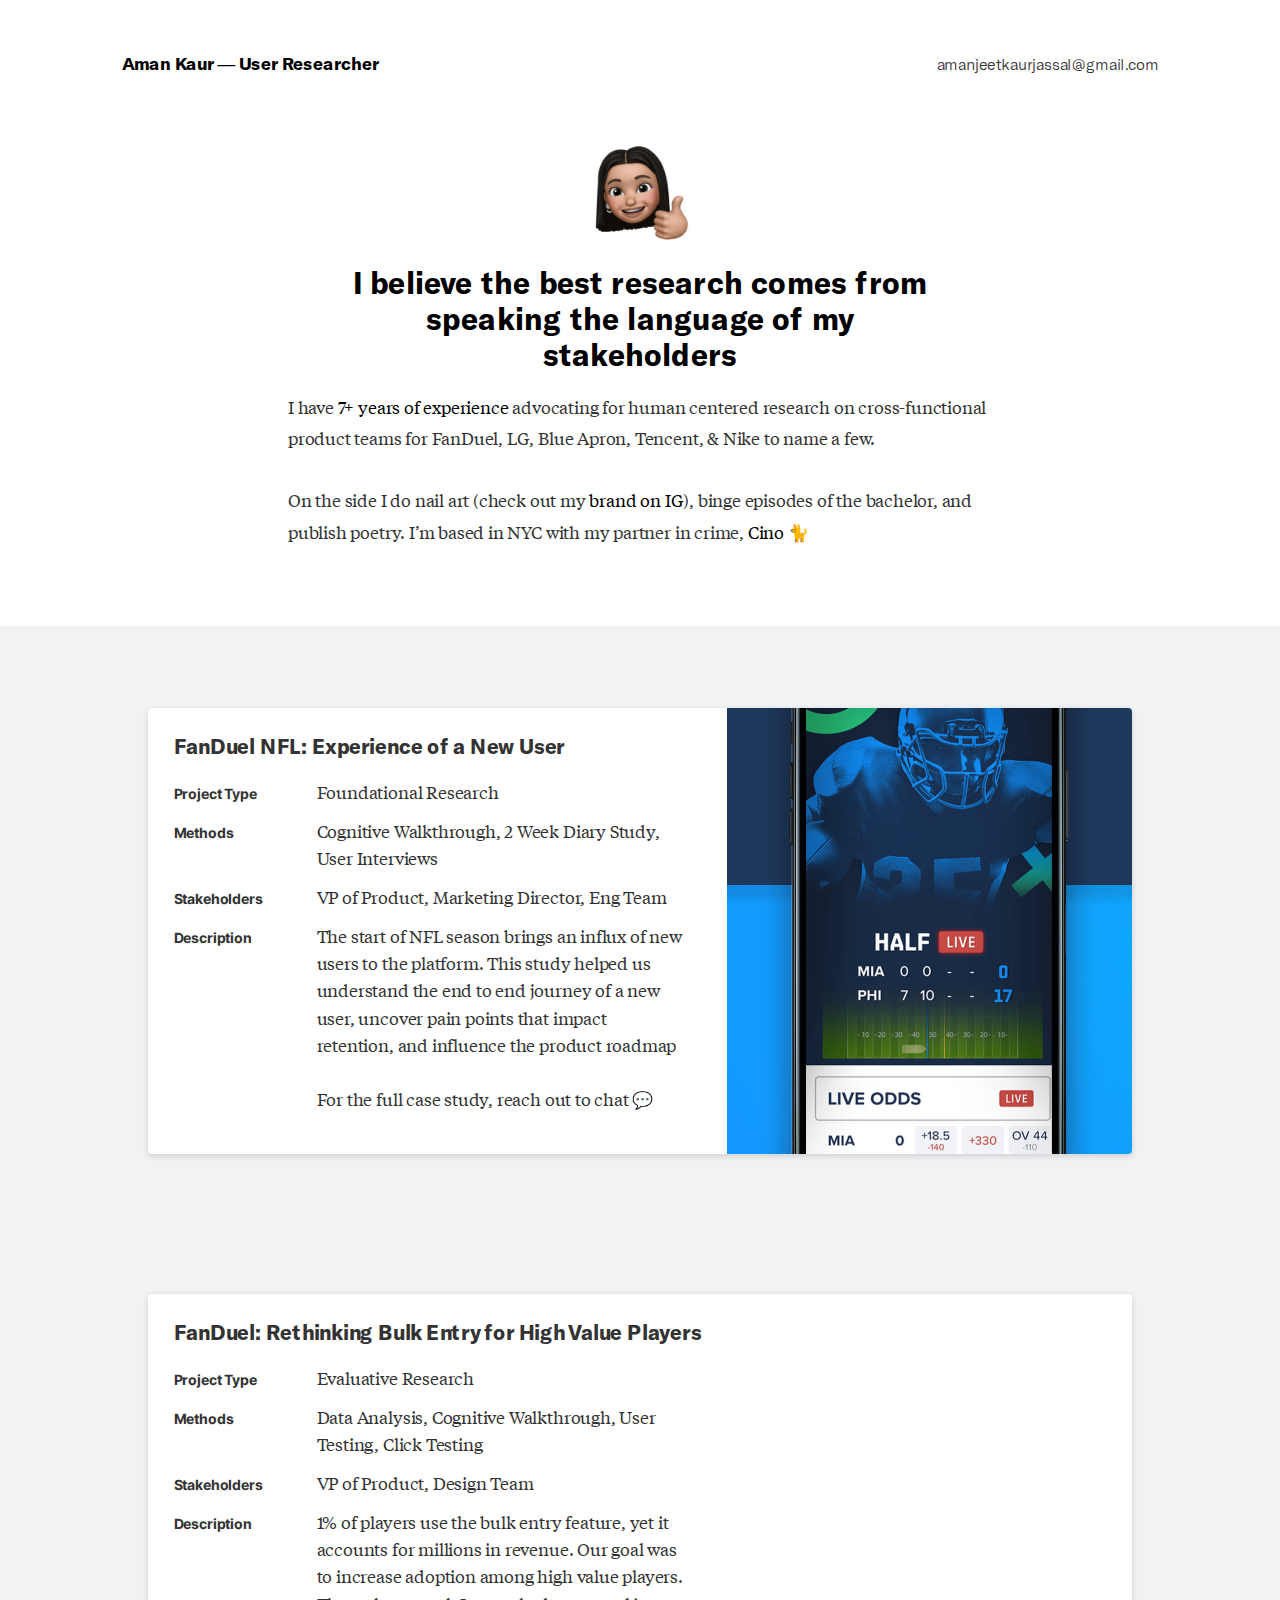
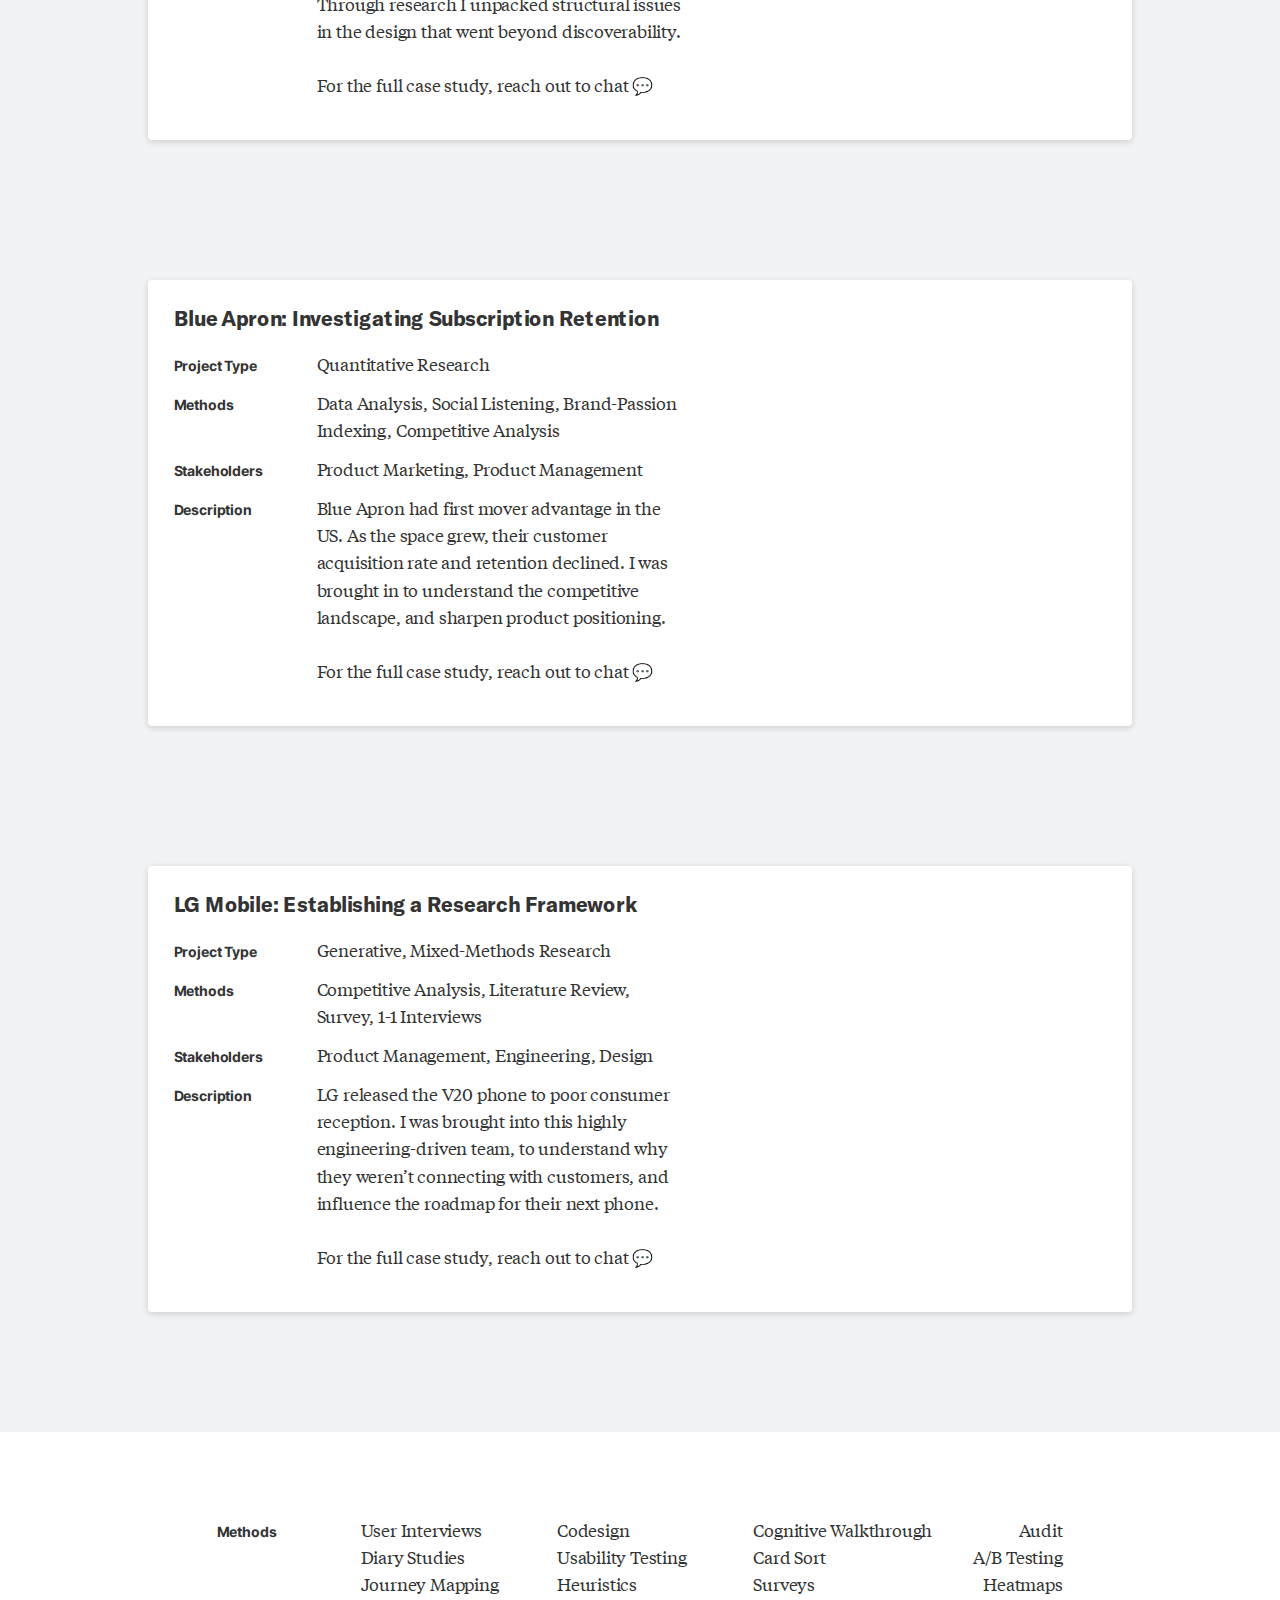
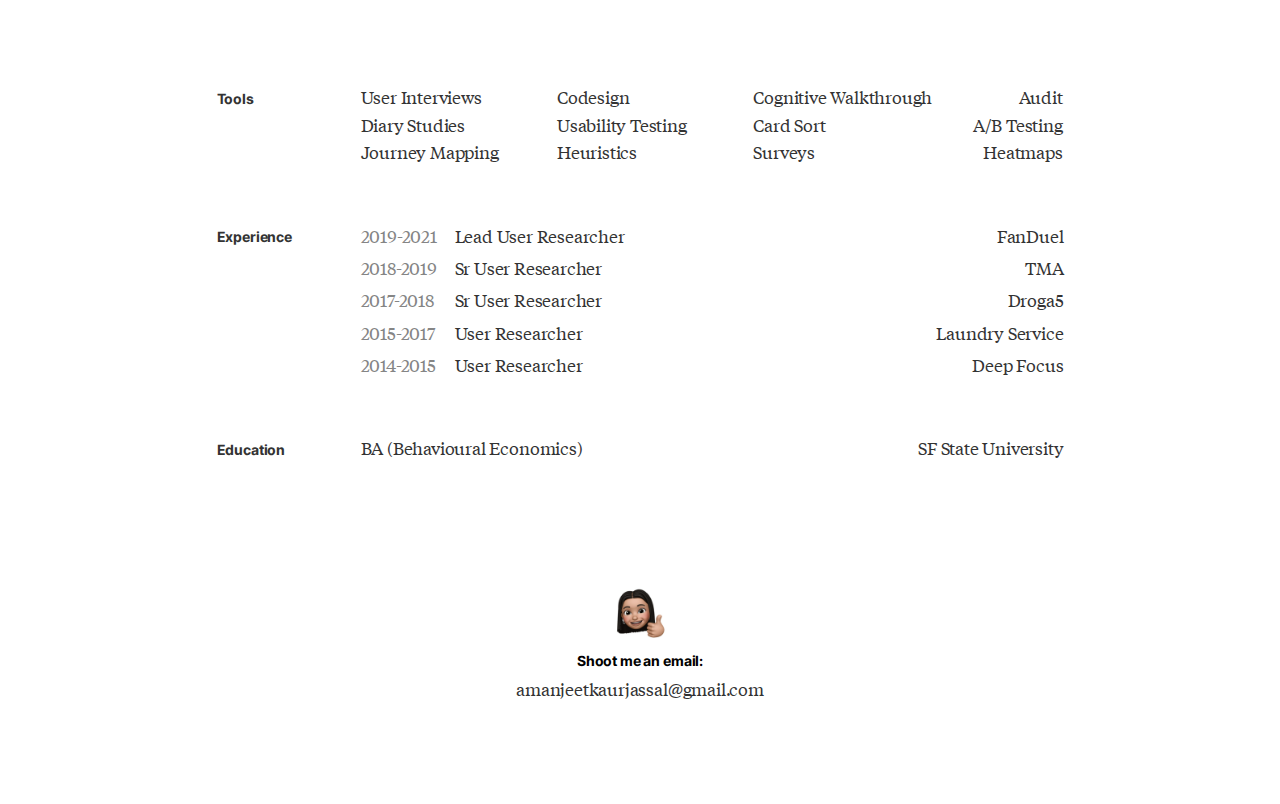
==== commit 64e59b03: "Update index.html" ====
--- a/index.html
+++ b/index.html
@@ -386,7 +386,7 @@
 		<div class="re-resume">
 			<div class="re-resume-section1">
 				<div class="re-resume-section1-column1">
-					Tools
+					Methods
 				</div>
 				<div class="re-resume-section1-column5">
 					User Interviews
@@ -418,6 +418,40 @@
 				</div>				
 			</div>
 
+			<div class="re-resume-section1">
+				<div class="re-resume-section1-column1">
+					Tools
+				</div>
+				<div class="re-resume-section1-column5">
+					User Interviews
+					<br>
+					Diary Studies
+					<br>
+					Journey Mapping
+				</div>
+				<div class="re-resume-section1-column2">
+					Codesign
+					<br>
+					Usability Testing
+					<br>
+					Heuristics
+				</div>
+				<div class="re-resume-section1-column4">
+					Cognitive Walkthrough
+					<br>
+					Card Sort
+					<br>
+					Surveys
+				</div>	
+				<div class="re-resume-section1-column3">
+					Audit
+					<br>
+					A/B Testing
+					<br>
+					Heatmaps
+				</div>				
+			</div>
+
 			<div class="re-resume-section2">
 				<div class="re-resume-section2-column1">
 					Experience
@@ -438,7 +472,7 @@
 					<br>
 					Sr User Researcher
 					<br>
-					User Researcher
+					Sr User Researcher
 					<br>
 					User Researcher
 					<br>
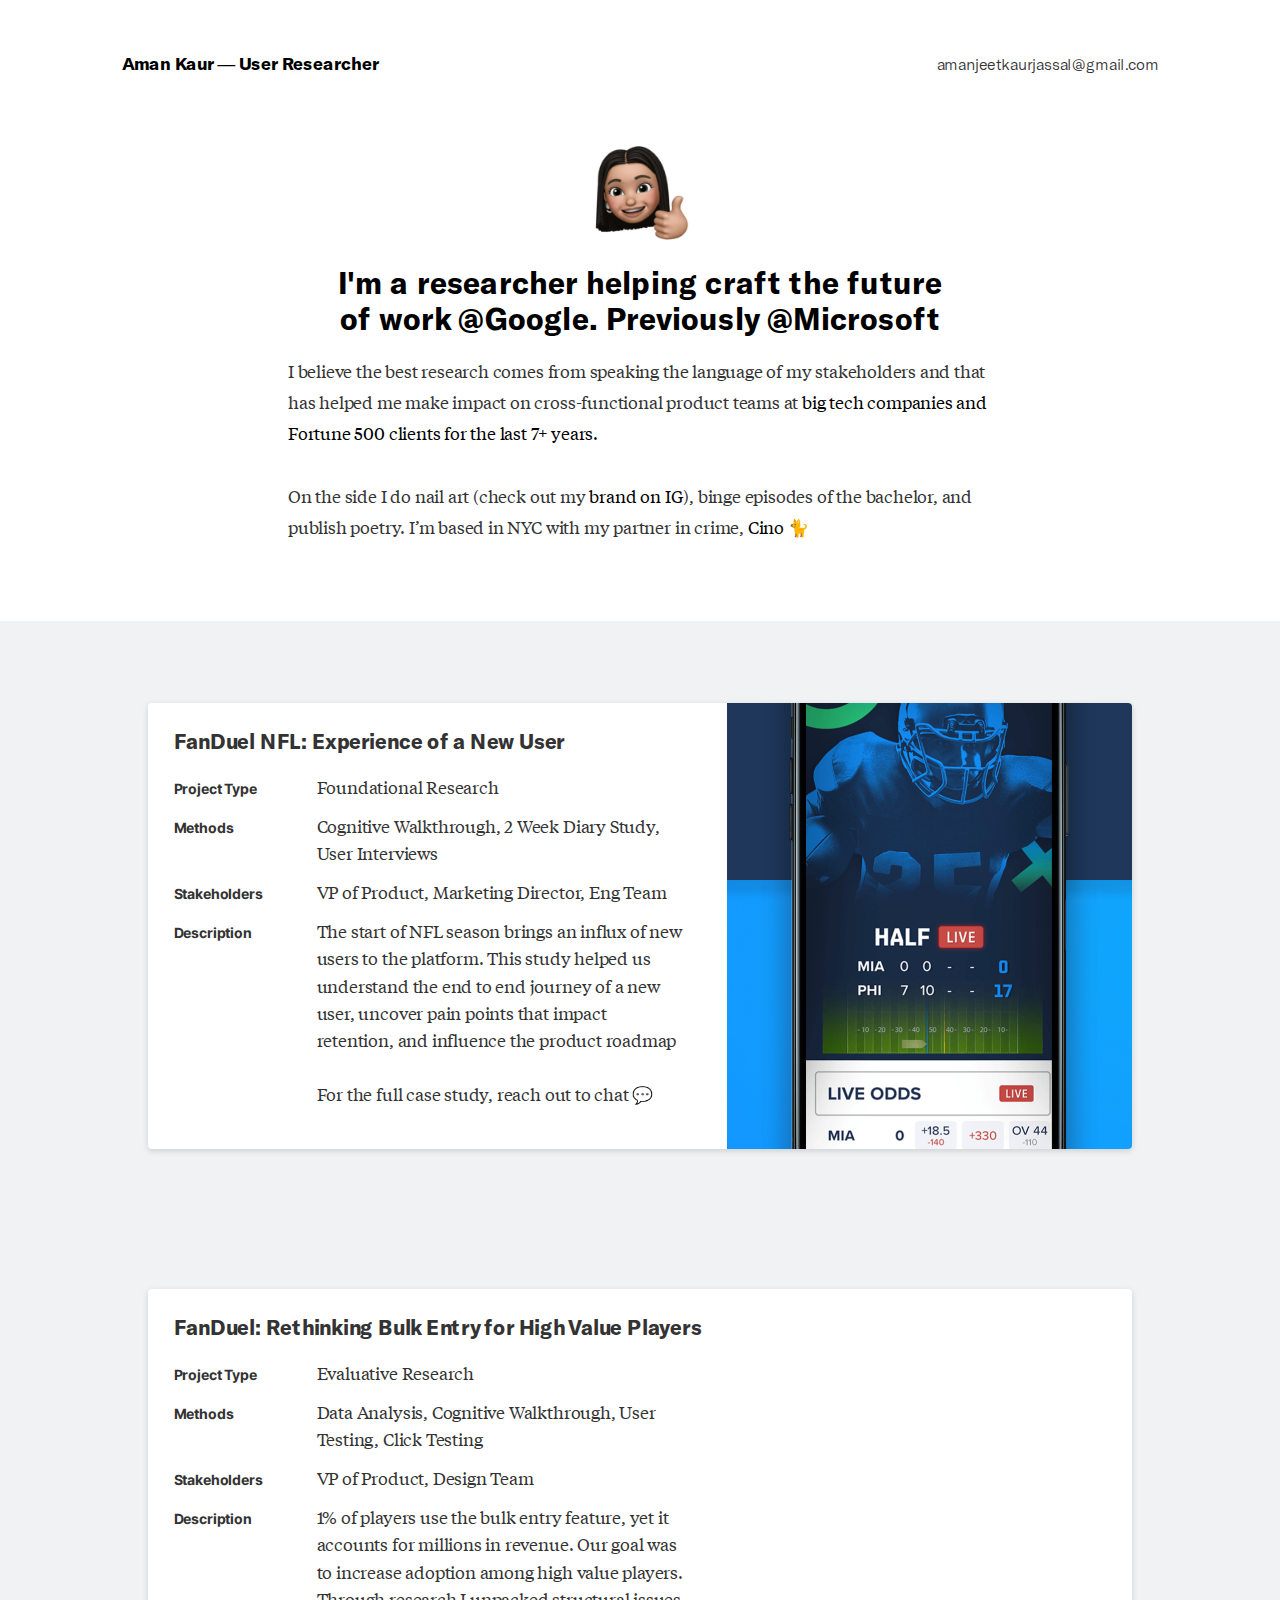
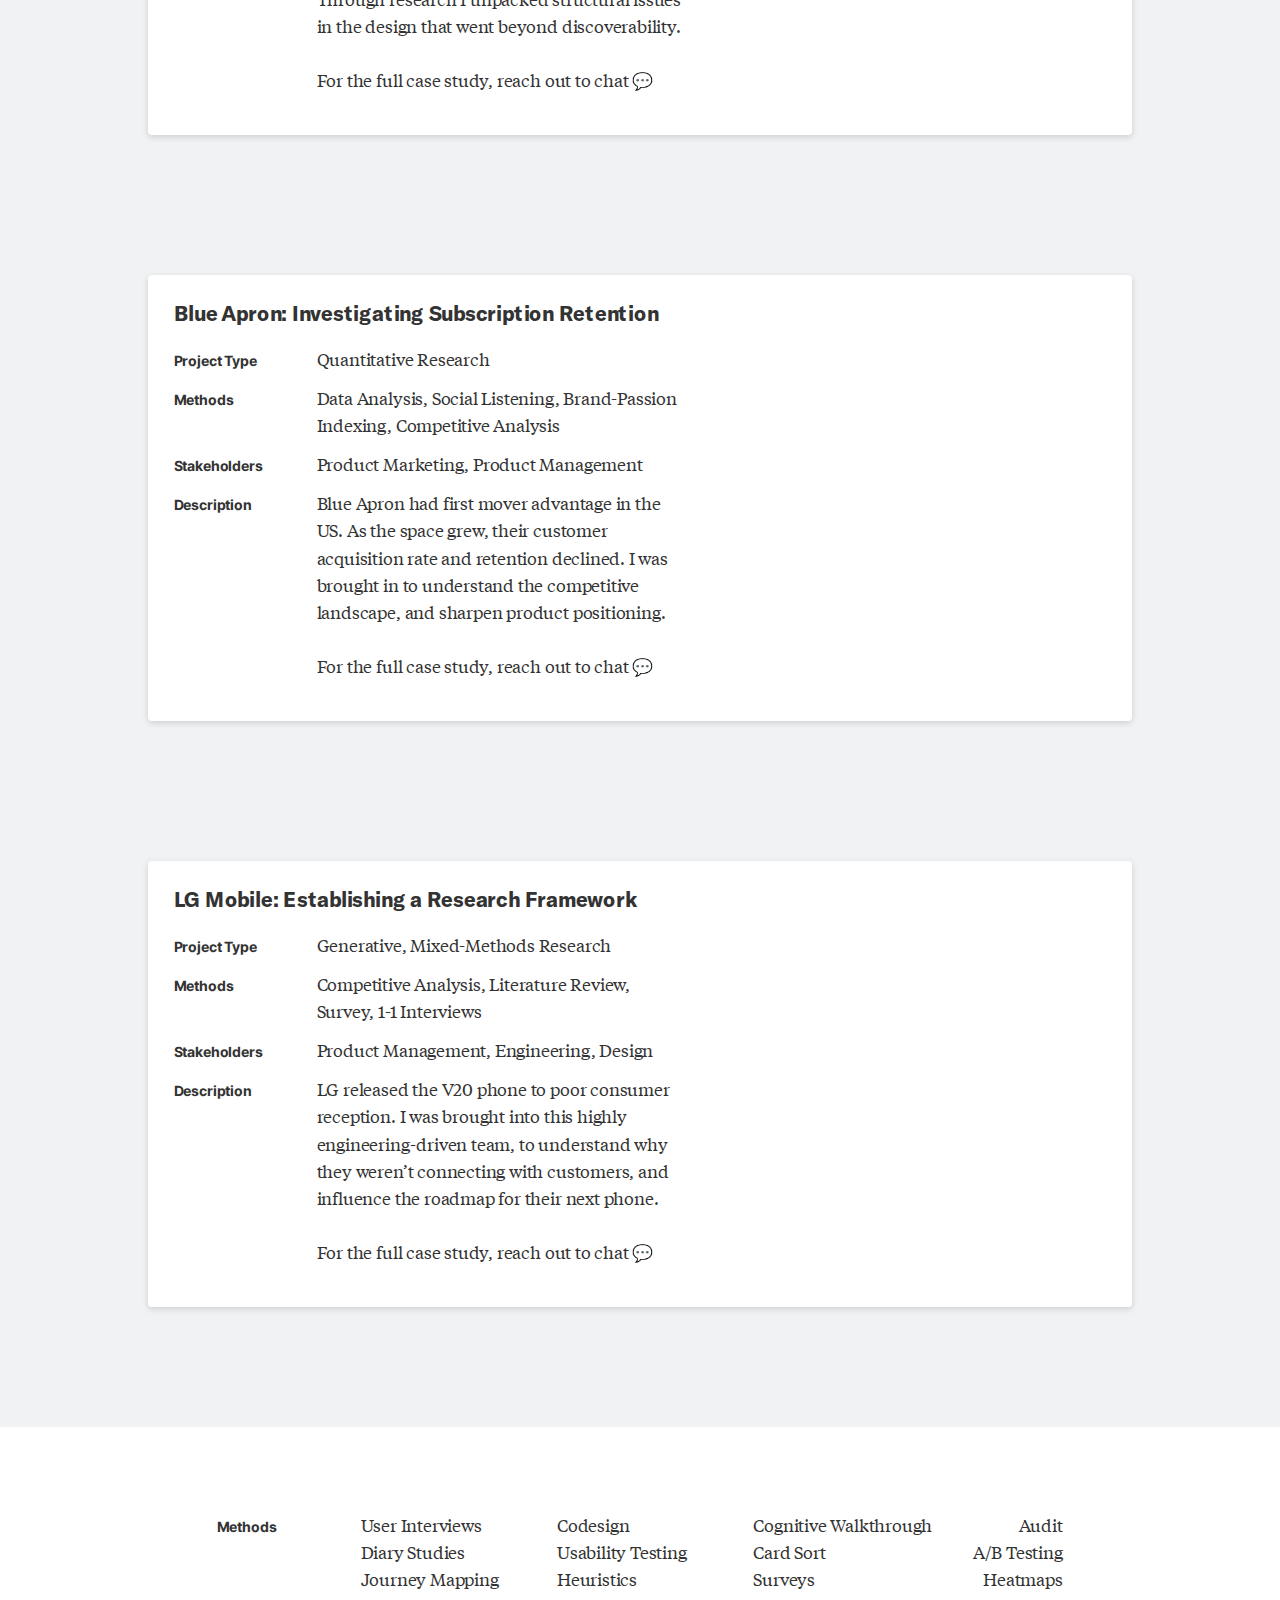
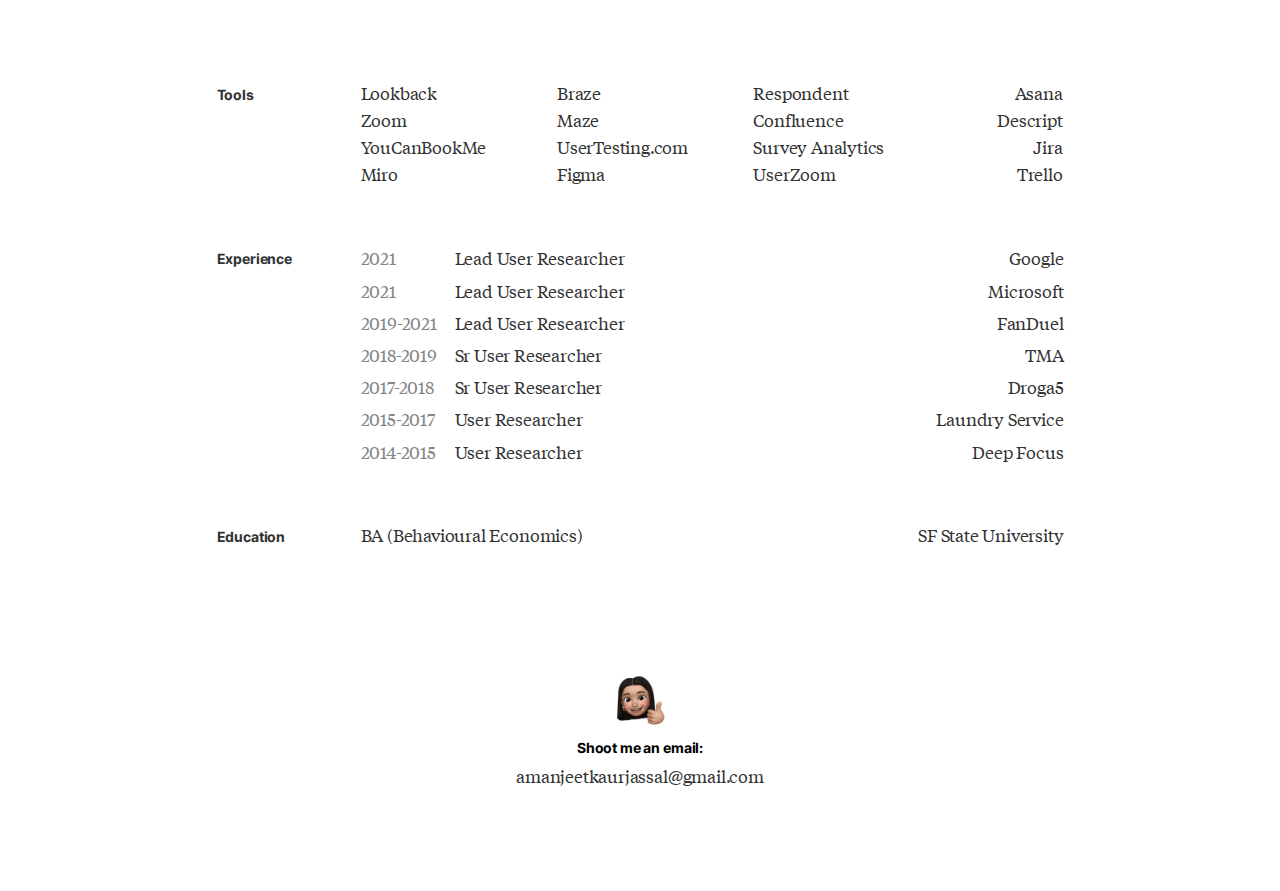
==== commit 38769dd0: "Update index.html" ====
--- a/index.html
+++ b/index.html
@@ -21,10 +21,10 @@
 				<img src="img/memoji.png">
 			</div>
 			<div class="re-hero-headline">
-				I believe the best research comes from speaking the language of my stakeholders
+				I'm a researcher helping craft the future of work @Google. Previously @Microsoft
 			</div>
 			<div class="re-hero-body">
-				I have <a href="#experience">7+ years of experience</a> advocating for human centered research on cross-functional product teams for FanDuel, LG, Blue Apron, Tencent, & Nike to name a few.
+				I believe the best research comes from speaking the language of my stakeholders and that has helped me make impact on cross-functional product teams at <a href="#experience">big tech companies and Fortune 500 clients for the last 7+ years.</a>
 				<br><br>
 				On the side I do nail art (check out my <a href="https://www.instagram.com/superfuturenails/">brand on IG</a>), binge episodes of the bachelor, and publish poetry. I’m based in NYC with my partner in crime, <a href="https://www.instagram.com/meow_pacino/">Cino</a> 🐈
 			</div>
@@ -34,7 +34,7 @@
 		<div class="re-allCards">
 			
 <!-- Project 1 -->
-			<div class="re-card">
+			<div class="re-card" id="project-1">
 				<div class="re-card-left">
 					<div class="re-card-left-title">
 						FanDuel NFL: Experience of a New User</div>
@@ -91,7 +91,7 @@
 			</div>
 
 <!-- Project 2 -->
-			<div class="re-card">
+			<div class="re-card" id="project-2">
 				<div class="re-card-left">
 					<div class="re-card-left-title">
 						FanDuel: Rethinking Bulk Entry for High Value Players</div>
@@ -148,7 +148,7 @@
 			</div>
 
 <!-- Project 3 -->
-			<div class="re-card">
+			<div class="re-card" id="project-3">
 				<div class="re-card-left">
 					<div class="re-card-left-title">
 						Blue Apron: Investigating Subscription Retention</div>
@@ -205,7 +205,7 @@
 			</div>
 
 <!-- Project 4 -->
-			<div class="re-card">
+			<div class="re-card" id="project-4">
 				<div class="re-card-left">
 					<div class="re-card-left-title">
 						LG Mobile: Establishing a Research Framework</div>
@@ -423,32 +423,40 @@
 					Tools
 				</div>
 				<div class="re-resume-section1-column5">
-					User Interviews
-					<br>
-					Diary Studies
-					<br>
-					Journey Mapping
+					Lookback
+					<br>
+					Zoom
+					<br>
+					YouCanBookMe
+					<br>
+					Miro
 				</div>
 				<div class="re-resume-section1-column2">
-					Codesign
-					<br>
-					Usability Testing
-					<br>
-					Heuristics
+					Braze
+					<br>
+					Maze
+					<br>
+					UserTesting.com
+					<br>
+					Figma
 				</div>
 				<div class="re-resume-section1-column4">
-					Cognitive Walkthrough
-					<br>
-					Card Sort
-					<br>
-					Surveys
+					Respondent
+					<br>
+					Confluence
+					<br>
+					Survey Analytics
+					<br>
+					UserZoom
 				</div>	
 				<div class="re-resume-section1-column3">
-					Audit
-					<br>
-					A/B Testing
-					<br>
-					Heatmaps
+					Asana
+					<br>
+					Descript
+					<br>
+					Jira
+					<br>
+					Trello
 				</div>				
 			</div>
 
@@ -457,6 +465,10 @@
 					Experience
 				</div>
 				<div class="re-resume-section2-column2">
+					2021
+					<br>
+					2021
+					<br>
 					2019-2021
 					<br>
 					2018-2019
@@ -470,6 +482,10 @@
 				<div class="re-resume-section2-column2b">
 					Lead User Researcher 
 					<br>
+					Lead User Researcher
+					<br>
+					Lead User Researcher 
+					<br>
 					Sr User Researcher
 					<br>
 					Sr User Researcher
@@ -479,6 +495,10 @@
 					User Researcher
 				</div>
 				<div class="re-resume-section2-column3">
+					Google
+					<br>
+					Microsoft
+					<br>
 					FanDuel
 					<br>
 					TMA
